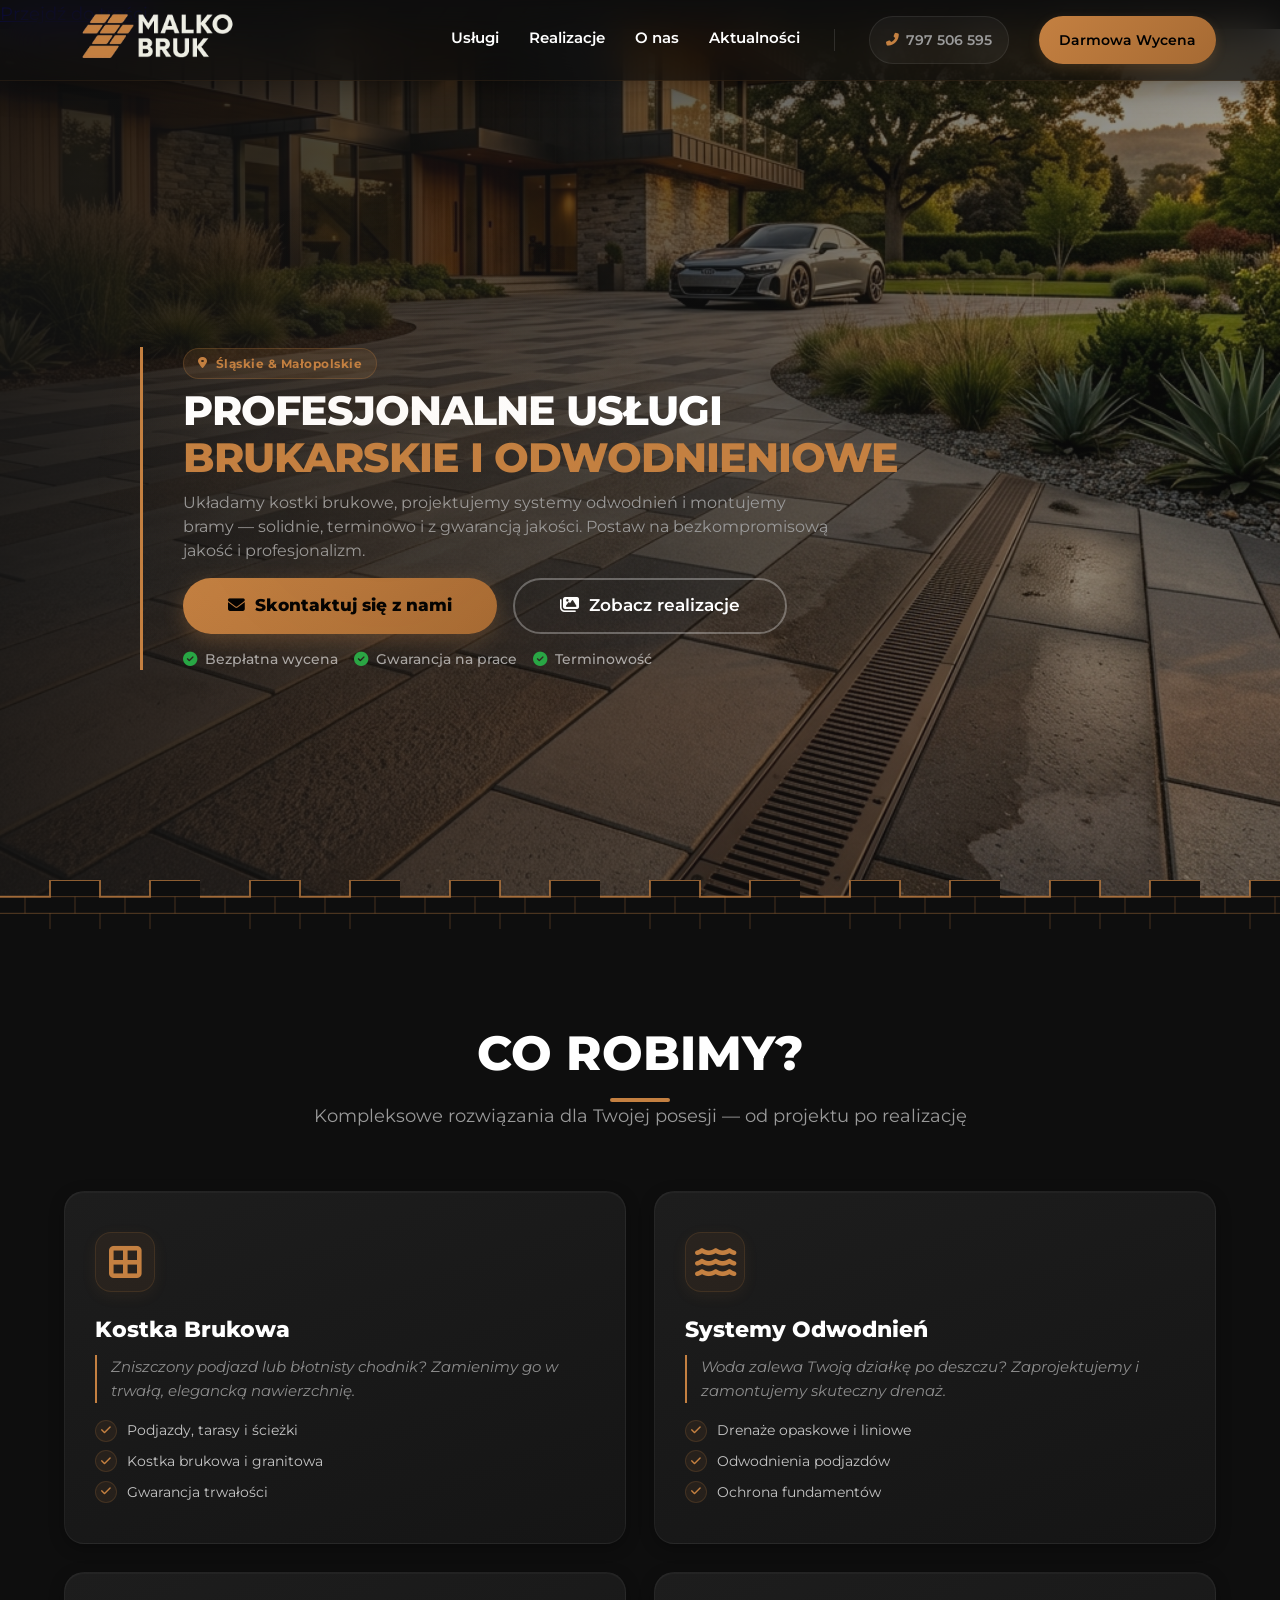
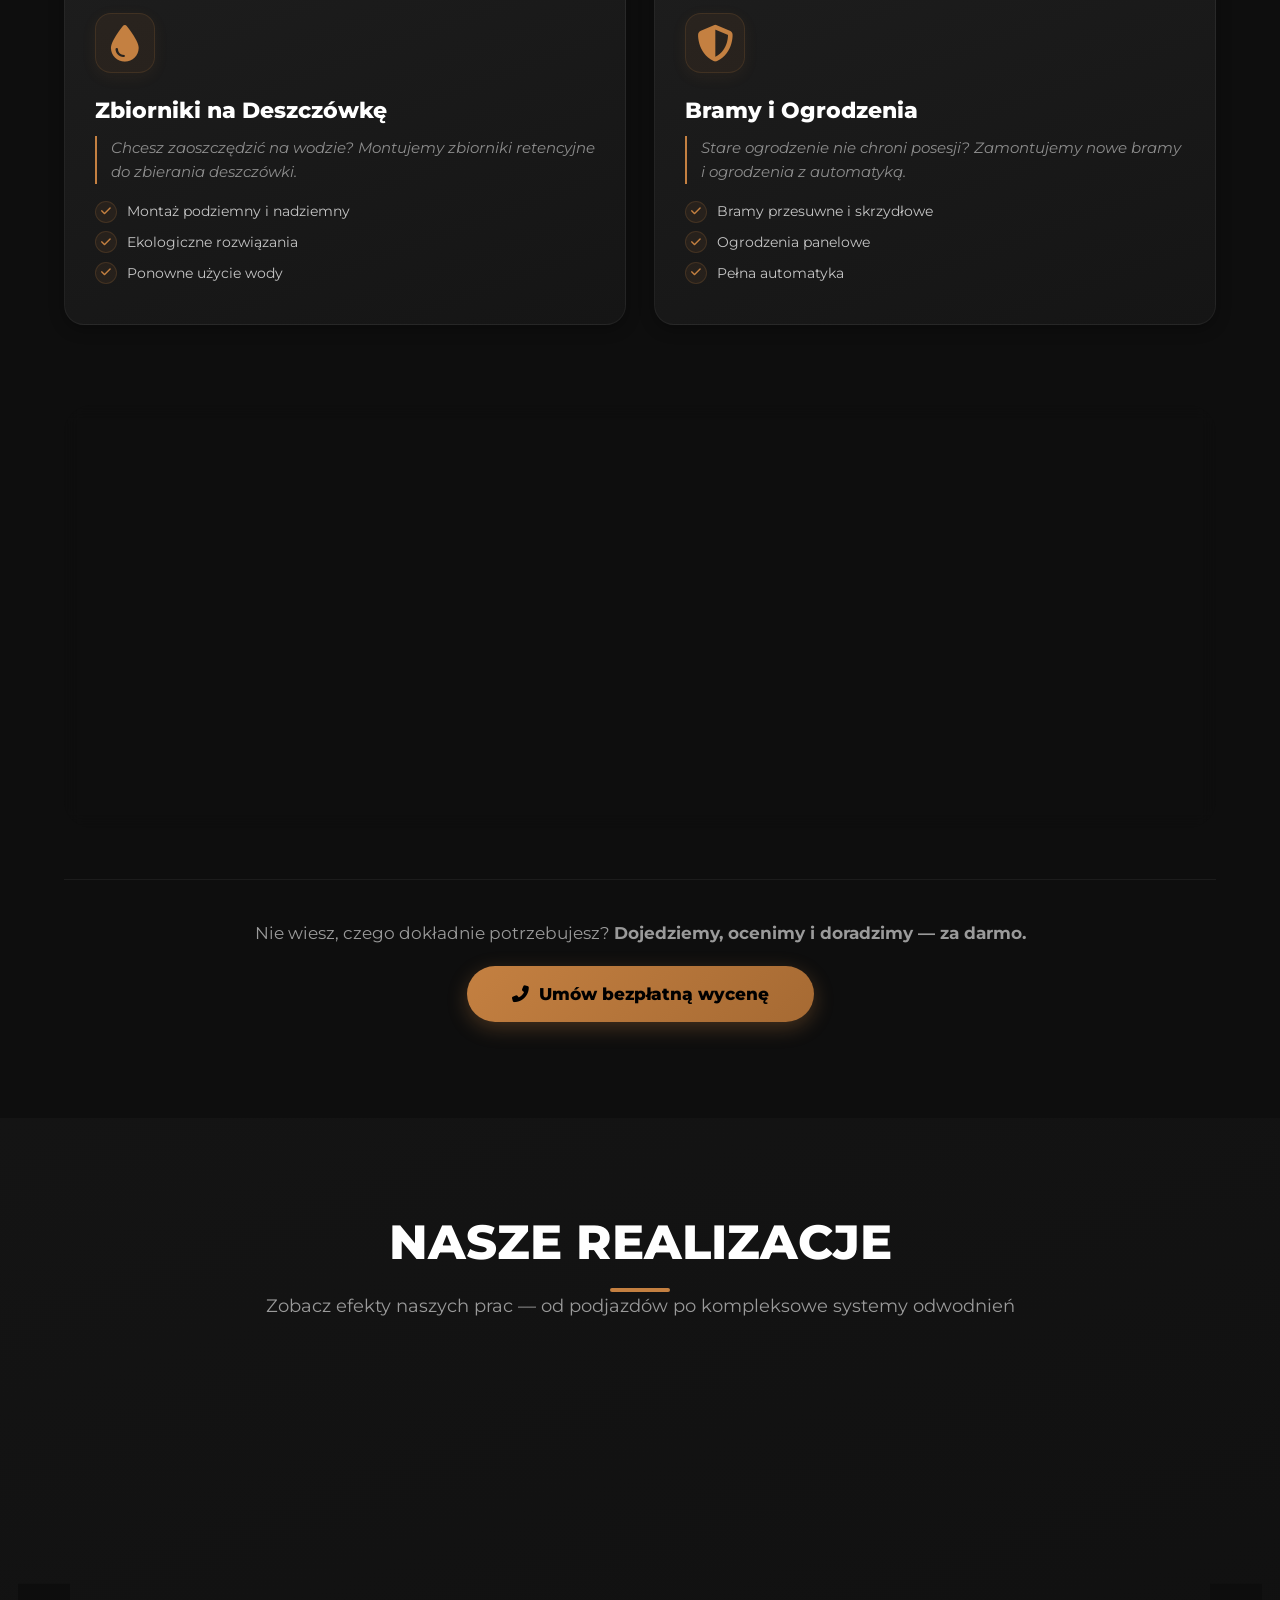
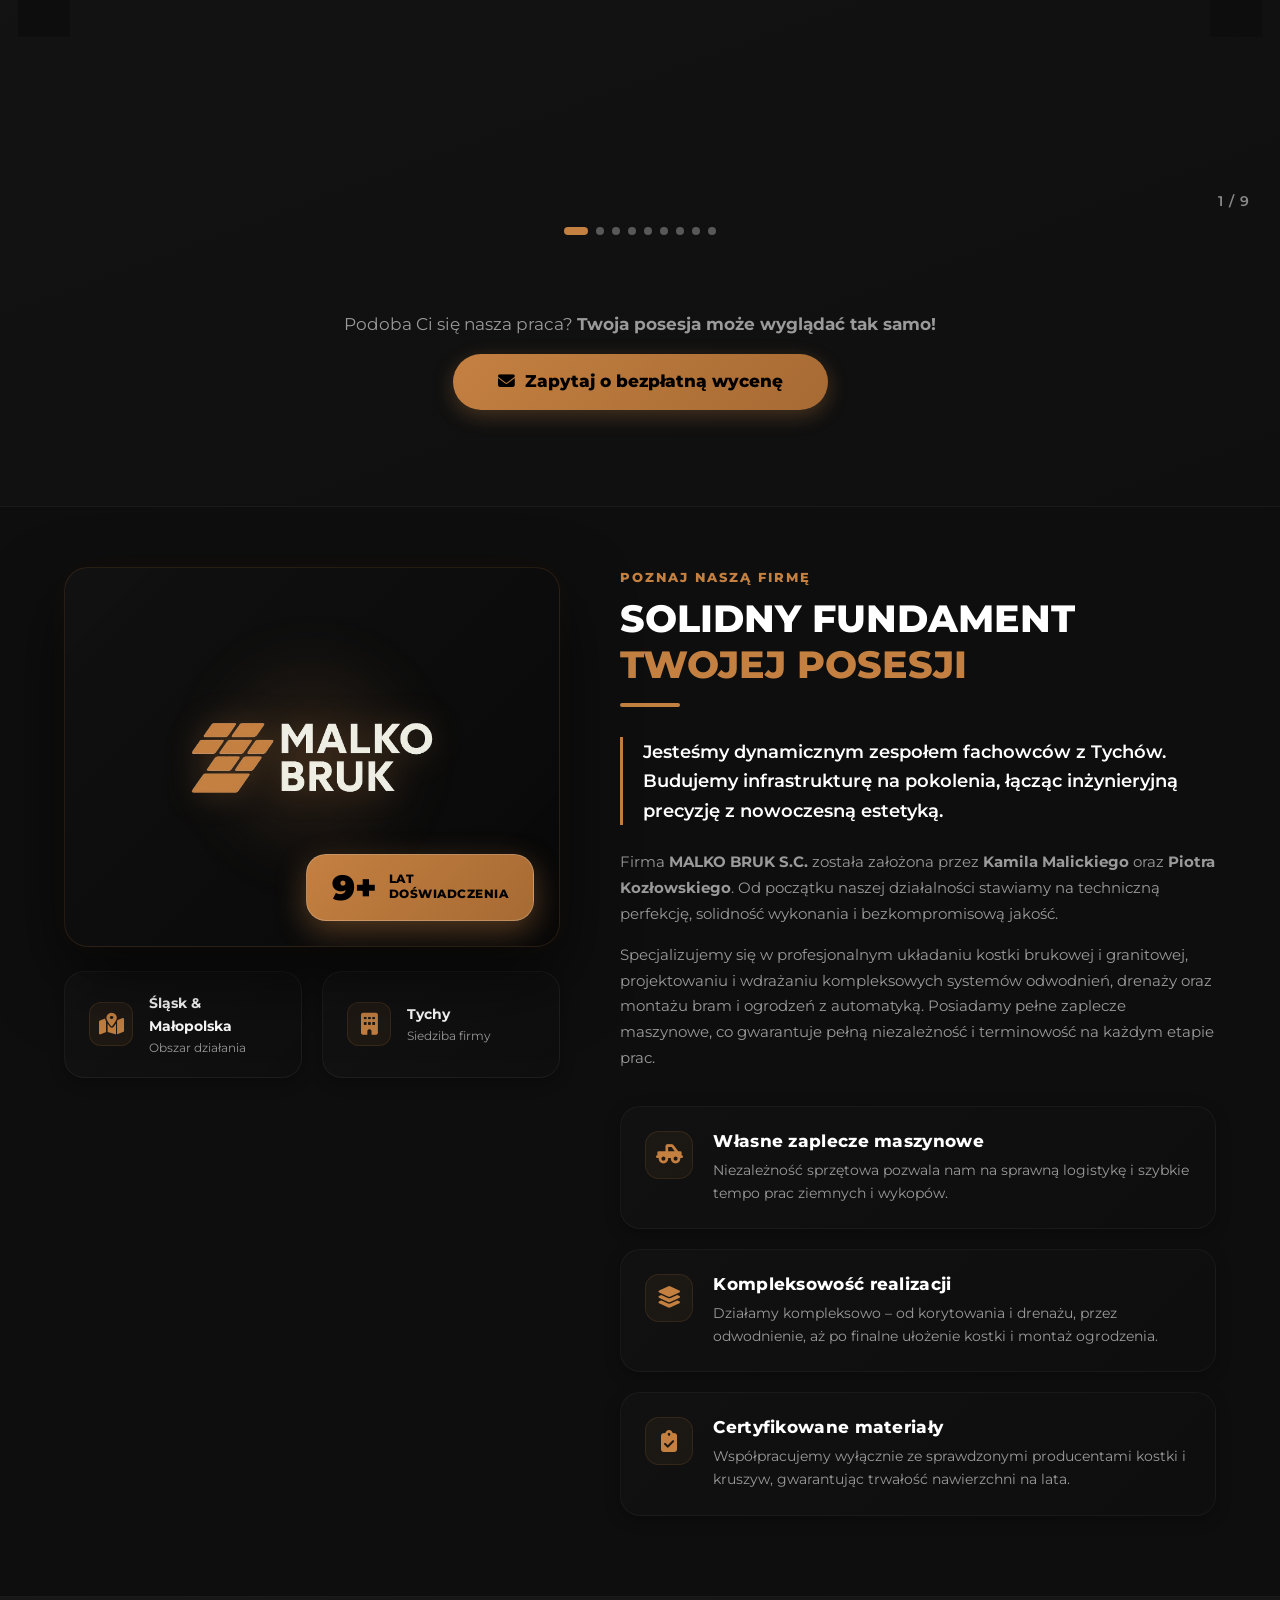
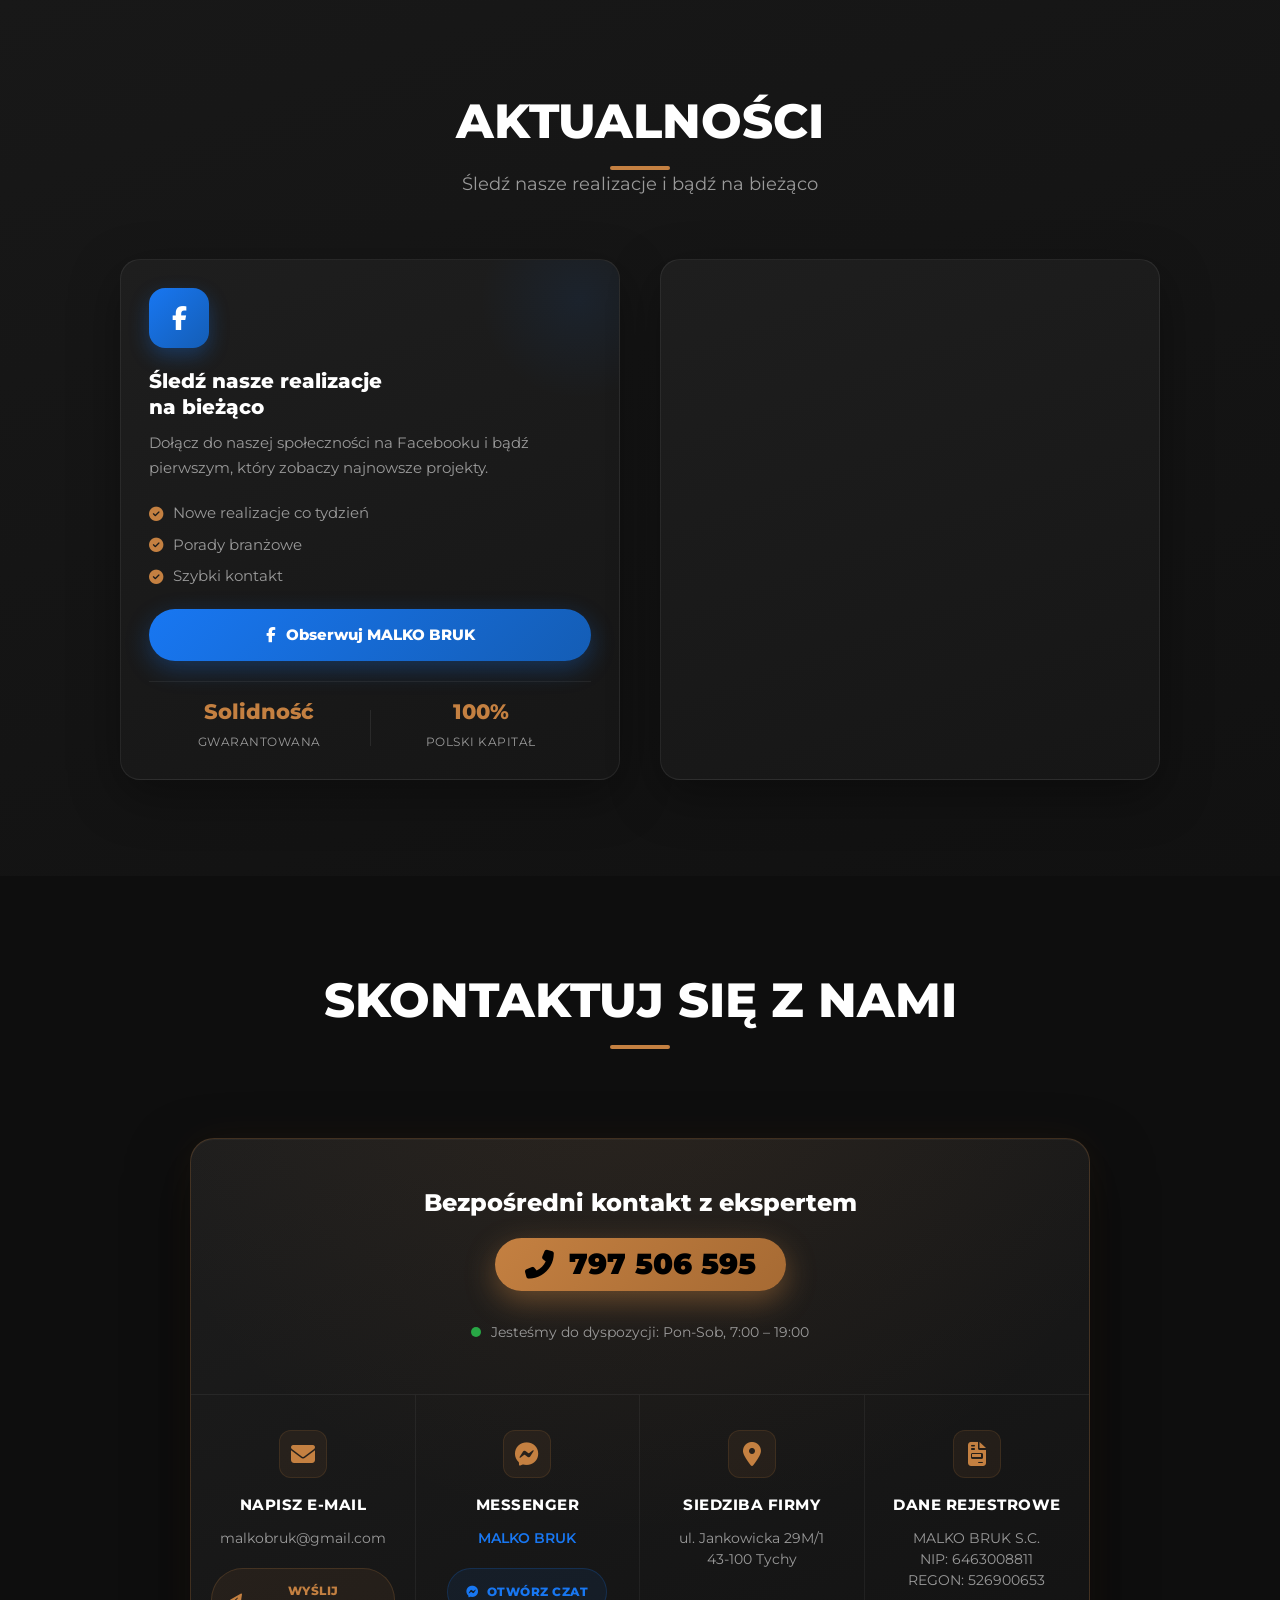
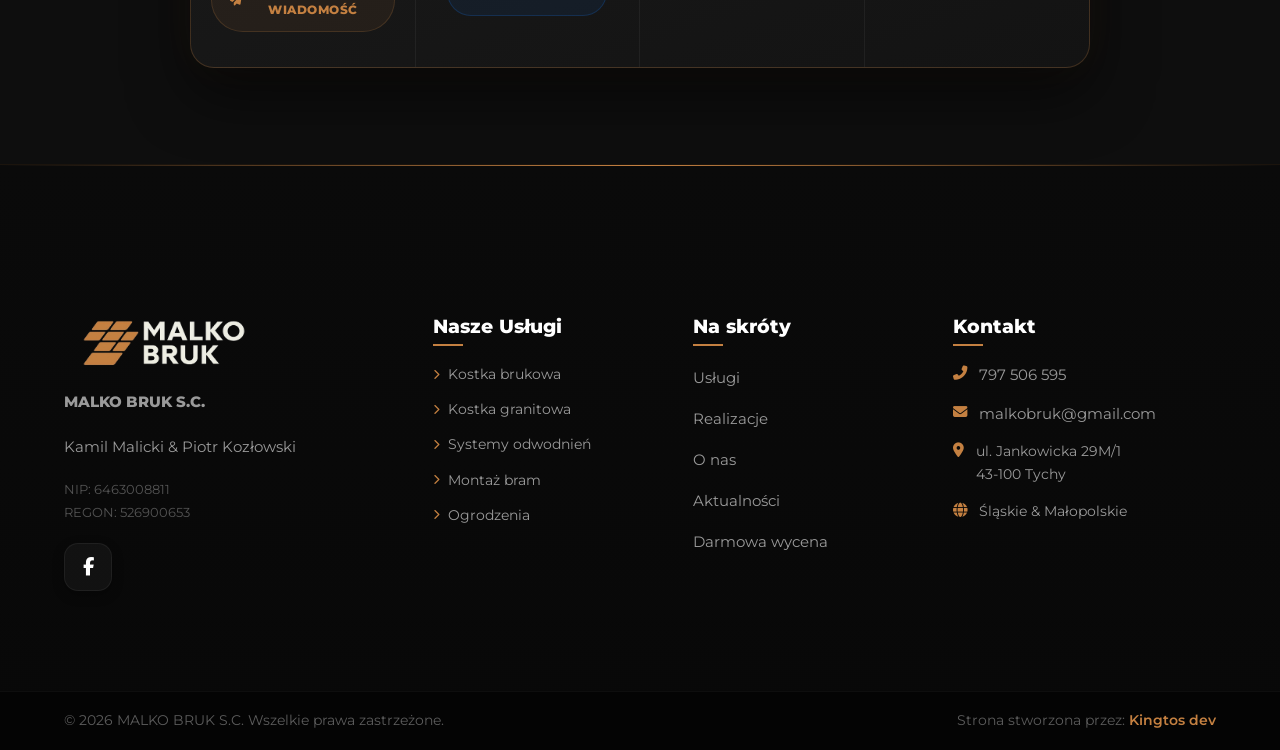
==== index.html @ 2d9ed6a8 "style(hero): optimize spacing for 100vh and implement running bond brick divider" ====
<!DOCTYPE html>
<html lang="pl">

<head>
    <meta charset="UTF-8">
    <meta name="viewport" content="width=device-width, initial-scale=1.0">
    <title>MALKO BRUK | Profesjonalne Usługi Brukarskie i Odwodnieniowe</title>
    <meta name="description"
        content="Firma MALKO BRUK oferuje kompleksowe usługi brukarskie, układanie kostki, odwodnienia terenu i prace ziemne. Zaufaj profesjonalistom.">
    <meta property="og:title" content="MALKO BRUK | Profesjonalne Usługi Brukarskie i Odwodnieniowe">
    <meta property="og:description"
        content="Kompleksowe usługi brukarskie, układanie kostki, odwodnienia terenu. Działamy na Śląsku i w Małopolsce.">
    <meta property="og:type" content="website">
    <meta property="og:image" content="malko.png">
    <link rel="icon" type="image/png" href="logo.png">
    <link rel="stylesheet" href="style.css?v=5">
    <link
        href="https://fonts.googleapis.com/css2?family=Montserrat:wght@300;400;600;800&family=Roboto:wght@400;700&display=swap"
        rel="stylesheet">
    <link rel="stylesheet" href="https://cdnjs.cloudflare.com/ajax/libs/font-awesome/6.4.0/css/all.min.css">
</head>

<body>
    <a href="#main-content" class="skip-link">Przejdź do treści</a>
    <nav class="navbar" aria-label="Główna nawigacja">
        <div class="container nav-container">
            <a href="#" class="logo-link" aria-label="Strona główna MALKO BRUK">
                <img src="malko.png" alt="MALKO BRUK - Logo firmy brukarskiej ze Śląska" width="150" height="55" class="main-logo">
            </a>
            <div class="nav-links">
                <a href="#uslugi">Usługi</a>
                <a href="#realizacje">Realizacje</a>
                <a href="#o-nas">O nas</a>
                <a href="#aktualnosci">Aktualności</a>
                <div class="nav-divider"></div>
                <a href="tel:797506595" class="nav-phone" aria-label="Zadzwoń do nas: 797 506 595">
                    <i class="fas fa-phone-alt" aria-hidden="true"></i>
                    <span>797 506 595</span>
                </a>
                <a href="#kontakt" class="btn-primary">Darmowa Wycena</a>
            </div>
            <button class="mobile-menu-btn" aria-label="Otwórz menu mobilne" aria-expanded="false">
                <i class="fas fa-bars" aria-hidden="true"></i>
            </button>
        </div>
    </nav>

    <!-- HERO -->
    <header class="hero bg-alt">
        <div class="hero-bg" aria-hidden="true"></div>
        <div class="hero-overlay" aria-hidden="true"></div>
        <div class="container hero-content">
            <div class="hero-badge">
                <i class="fas fa-map-marker-alt" aria-hidden="true"></i> Śląskie & Małopolskie
            </div>
            <h1>Profesjonalne usługi<br><span class="highlight">brukarskie i odwodnieniowe</span></h1>
            <p class="hero-description">Układamy kostki brukowe, projektujemy systemy odwodnień i montujemy bramy —
                solidnie, terminowo i z gwarancją jakości. Postaw na bezkompromisową jakość i profesjonalizm.</p>
            <div class="hero-buttons">
                <a href="#kontakt" class="btn-primary btn-large"><i class="fas fa-envelope"></i> Skontaktuj się z nami</a>
                <a href="#realizacje" class="btn-secondary btn-large"><i class="fas fa-images"></i> Zobacz
                    realizacje</a>
            </div>
            <div class="hero-trust">
                <div class="trust-item"><i class="fas fa-check-circle" aria-hidden="true"></i> Bezpłatna wycena</div>
                <div class="trust-item"><i class="fas fa-check-circle" aria-hidden="true"></i> Gwarancja na prace</div>
                <div class="trust-item"><i class="fas fa-check-circle" aria-hidden="true"></i> Terminowość</div>
            </div>
        </div>
        
        <!-- Paving Style Divider -->
        <div class="paving-divider"></div>
    </header>

    <main id="main-content">
        <!-- USŁUGI — clear offerings, pain-point focus, how it works, CTA -->
        <section id="uslugi" class="services section-pattern-reveal section-padding">
        <div class="container">
            <div class="section-title">
                <h2>Co robimy?</h2>
                <div class="underline"></div>
                <p>Kompleksowe rozwiązania dla Twojej posesji — od projektu po realizację</p>
            </div>
            <div class="services-grid">
                <div class="service-card">
                    <div class="service-icon"><i class="fas fa-border-all"></i></div>
                    <h3>Kostka Brukowa</h3>
                    <p class="service-pain">Zniszczony podjazd lub błotnisty chodnik? Zamienimy go w trwałą, elegancką
                        nawierzchnię.</p>
                    <ul class="service-features">
                        <li><i class="fas fa-check"></i> Podjazdy, tarasy i ścieżki</li>
                        <li><i class="fas fa-check"></i> Kostka brukowa i granitowa</li>
                        <li><i class="fas fa-check"></i> Gwarancja trwałości</li>
                    </ul>
                </div>
                <div class="service-card">
                    <div class="service-icon"><i class="fas fa-water"></i></div>
                    <h3>Systemy Odwodnień</h3>
                    <p class="service-pain">Woda zalewa Twoją działkę po deszczu? Zaprojektujemy i zamontujemy skuteczny
                        drenaż.</p>
                    <ul class="service-features">
                        <li><i class="fas fa-check"></i> Drenaże opaskowe i liniowe</li>
                        <li><i class="fas fa-check"></i> Odwodnienia podjazdów</li>
                        <li><i class="fas fa-check"></i> Ochrona fundamentów</li>
                    </ul>
                </div>
                <div class="service-card">
                    <div class="service-icon"><i class="fas fa-droplet"></i></div>
                    <h3>Zbiorniki na Deszczówkę</h3>
                    <p class="service-pain">Chcesz zaoszczędzić na wodzie? Montujemy zbiorniki retencyjne do zbierania
                        deszczówki.</p>
                    <ul class="service-features">
                        <li><i class="fas fa-check"></i> Montaż podziemny i nadziemny</li>
                        <li><i class="fas fa-check"></i> Ekologiczne rozwiązania</li>
                        <li><i class="fas fa-check"></i> Ponowne użycie wody</li>
                    </ul>
                </div>
                <div class="service-card">
                    <div class="service-icon"><i class="fas fa-shield-halved"></i></div>
                    <h3>Bramy i Ogrodzenia</h3>
                    <p class="service-pain">Stare ogrodzenie nie chroni posesji? Zamontujemy nowe bramy i ogrodzenia z
                        automatyką.</p>
                    <ul class="service-features">
                        <li><i class="fas fa-check"></i> Bramy przesuwne i skrzydłowe</li>
                        <li><i class="fas fa-check"></i> Ogrodzenia panelowe</li>
                        <li><i class="fas fa-check"></i> Pełna automatyka</li>
                    </ul>
                </div>
            </div>

            <!-- How it works -->
            <div class="how-it-works">
                <h3>Jak wygląda współpraca?</h3>
                <div class="steps-row">
                    <div class="step-item">
                        <div class="step-num">1</div>
                        <h4>Kontakt</h4>
                        <p>Zadzwoń lub napisz — umówimy się na bezpłatne oględziny.</p>
                    </div>
                    <div class="step-connector"><i class="fas fa-chevron-right"></i></div>
                    <div class="step-item">
                        <div class="step-num">2</div>
                        <h4>Wycena</h4>
                        <p>Przyjeżdżamy, mierzymy i przygotowujemy szczegółową ofertę.</p>
                    </div>
                    <div class="step-connector"><i class="fas fa-chevron-right"></i></div>
                    <div class="step-item">
                        <div class="step-num">3</div>
                        <h4>Realizacja</h4>
                        <p>Wykonujemy prace terminowo, z gwarancją jakości.</p>
                    </div>
                </div>
            </div>

            <div class="services-cta">
                <p>Nie wiesz, czego dokładnie potrzebujesz? <strong>Dojedziemy, ocenimy i doradzimy — za darmo.</strong>
                </p>
                <a href="#kontakt" class="btn-primary btn-large"><i class="fas fa-phone-alt"></i> Umów bezpłatną
                    wycenę</a>
            </div>
        </div>
    </section>

    <!-- REALIZACJE -->
    <section id="realizacje" class="realizations bg-alt section-padding">
        <div class="container">
            <div class="section-title">
                <h2>Nasze Realizacje</h2>
                <div class="underline"></div>
                <p>Zobacz efekty naszych prac — od podjazdów po kompleksowe systemy odwodnień</p>
            </div>
        </div>

        <div class="carousel-root" id="carouselRoot">
            <div class="carousel-track" id="carouselTrack">
                <div class="carousel-item" data-index="0">
                    <img src="realizacja.jpg" width="800" height="600" alt="Podjazd z kostki brukowej, Śląsk" loading="lazy">
                    <div class="carousel-item-overlay"><i class="fas fa-search-plus" aria-hidden="true"></i></div>
                </div>
                <div class="carousel-item" data-index="1">
                    <img src="realizacja2.jpg" width="800" height="600" alt="Nowoczesny taras z kostki betonowej, Tychy" loading="lazy">
                    <div class="carousel-item-overlay"><i class="fas fa-search-plus" aria-hidden="true"></i></div>
                </div>
                <div class="carousel-item" data-index="2">
                    <img src="realizacja3.jpg" width="800" height="600" alt="Elegancki chodnik przydomowy, Małopolska" loading="lazy">
                    <div class="carousel-item-overlay"><i class="fas fa-search-plus" aria-hidden="true"></i></div>
                </div>
                <div class="carousel-item" data-index="3">
                    <img src="realizacja4.jpg" width="800" height="600" alt="Podjazd z kostki granitowej premium" loading="lazy">
                    <div class="carousel-item-overlay"><i class="fas fa-search-plus" aria-hidden="true"></i></div>
                </div>
                <div class="carousel-item" data-index="4">
                    <img src="realizacja5.jpg" width="800" height="600" alt="System odwodnienia liniowego na podjeździe" loading="lazy">
                    <div class="carousel-item-overlay"><i class="fas fa-search-plus" aria-hidden="true"></i></div>
                </div>
                <div class="carousel-item" data-index="5">
                    <img src="realizacja6.jpg" width="800" height="600" alt="Trwały podjazd z kostki brukowej przed domem" loading="lazy">
                    <div class="carousel-item-overlay"><i class="fas fa-search-plus" aria-hidden="true"></i></div>
                </div>
                <div class="carousel-item" data-index="6">
                    <img src="realizacja7.jpg" width="800" height="600" alt="Nowoczesne ogrodzenie panelowe z bramą" loading="lazy">
                    <div class="carousel-item-overlay"><i class="fas fa-search-plus" aria-hidden="true"></i></div>
                </div>
                <div class="carousel-item" data-index="7">
                    <img src="realizacja8.jpg" width="800" height="600" alt="Taras ogrodowy z dużych płyt betonowych" loading="lazy">
                    <div class="carousel-item-overlay"><i class="fas fa-search-plus" aria-hidden="true"></i></div>
                </div>
                <div class="carousel-item" data-index="8">
                    <img src="realizacja9.jpg" width="800" height="600" alt="Drenaż opaskowy wokół fundamentów domu" loading="lazy">
                    <div class="carousel-item-overlay"><i class="fas fa-search-plus" aria-hidden="true"></i></div>
                </div>
            </div>
            <button class="carousel-btn carousel-prev" id="carouselPrev" aria-label="Poprzednie">
                <i class="fas fa-chevron-left"></i>
            </button>
            <button class="carousel-btn carousel-next" id="carouselNext" aria-label="Następne">
                <i class="fas fa-chevron-right"></i>
            </button>
            <div class="carousel-dots" id="carouselDots"></div>
            <div class="carousel-counter" id="carouselCounter">1 / 9</div>
        </div>

        <div class="container">
            <div class="realizations-cta">
                <p>Podoba Ci się nasza praca? <strong>Twoja posesja może wyglądać tak samo!</strong></p>
                <a href="#kontakt" class="btn-primary btn-large"><i class="fas fa-envelope"></i> Zapytaj o bezpłatną wycenę</a>
            </div>
        </div>
    </section>

    <!-- O NAS — profesjonalnie i konkretnie -->
    <section id="o-nas" class="about section-pattern-reveal section-padding">
        <div class="container">
            <div class="about-new-wrapper">
                
                <!-- Left visual side -->
                <div class="about-visual-side">
                    <div class="about-logo-card">
                        <div class="about-logo-glowing-back"></div>
                        <div class="about-logo-inner">
                            <img src="malko.png" width="300" height="150" alt="Logo MALKO BRUK w Tychach" class="about-logo-img">
                        </div>
                        <div class="experience-badge">
                            <span class="badge-num">9+</span>
                            <span class="badge-text">Lat<br>Doświadczenia</span>
                        </div>
                    </div>
                    
                    <div class="about-stats-grid">
                        <div class="about-stat-tile">
                            <i class="fas fa-map-marked-alt"></i>
                            <div class="stat-tile-info">
                                <strong>Śląsk &amp; Małopolska</strong>
                                <span>Obszar działania</span>
                            </div>
                        </div>
                        <div class="about-stat-tile">
                            <i class="fas fa-building"></i>
                            <div class="stat-tile-info">
                                <strong>Tychy</strong>
                                <span>Siedziba firmy</span>
                            </div>
                        </div>
                    </div>
                </div>

                <!-- Right text side -->
                <div class="about-text-side">
                    <div class="about-tagline">Poznaj naszą firmę</div>
                    <h2>Solidny fundament<br><span class="highlight">Twojej posesji</span></h2>
                    <div class="underline-left"></div>
                    
                    <p class="lead-text-new">
                        Jesteśmy dynamicznym zespołem fachowców z Tychów. Budujemy infrastrukturę na pokolenia, łącząc inżynieryjną precyzję z nowoczesną estetyką.
                    </p>
                    
                    <div class="founders-note">
                        <p>
                            Firma <strong>MALKO BRUK S.C.</strong> została założona przez <strong>Kamila Malickiego</strong> oraz <strong>Piotra Kozłowskiego</strong>. Od początku naszej działalności stawiamy na techniczną perfekcję, solidność wykonania i bezkompromisową jakość.
                        </p>
                        <p>
                            Specjalizujemy się w profesjonalnym układaniu kostki brukowej i granitowej, projektowaniu i wdrażaniu kompleksowych systemów odwodnień, drenaży oraz montażu bram i ogrodzeń z automatyką. Posiadamy pełne zaplecze maszynowe, co gwarantuje pełną niezależność i terminowość na każdym etapie prac.
                        </p>
                    </div>

                    <!-- Modern features stack -->
                    <div class="about-pillars">
                        <div class="pillar-card">
                            <div class="pillar-icon"><i class="fas fa-truck-pickup"></i></div>
                            <div class="pillar-content">
                                <h3>Własne zaplecze maszynowe</h3>
                                <p>Niezależność sprzętowa pozwala nam na sprawną logistykę i szybkie tempo prac ziemnych i wykopów.</p>
                            </div>
                        </div>
                        <div class="pillar-card">
                            <div class="pillar-icon"><i class="fas fa-layer-group"></i></div>
                            <div class="pillar-content">
                                <h3>Kompleksowość realizacji</h3>
                                <p>Działamy kompleksowo – od korytowania i drenażu, przez odwodnienie, aż po finalne ułożenie kostki i montaż ogrodzenia.</p>
                            </div>
                        </div>
                        <div class="pillar-card">
                            <div class="pillar-icon"><i class="fas fa-clipboard-check"></i></div>
                            <div class="pillar-content">
                                <h3>Certyfikowane materiały</h3>
                                <p>Współpracujemy wyłącznie ze sprawdzonymi producentami kostki i kruszyw, gwarantując trwałość nawierzchni na lata.</p>
                        </div>
                    </div>
                </div>

            </div>
        </div>
    </section>

    <!-- AKTUALNOŚCI -->
    <section id="aktualnosci" class="news bg-alt section-padding">
        <div class="container">
            <div class="section-title">
                <h2>Aktualności</h2>
                <div class="underline"></div>
                <p>Śledź nasze realizacje i bądź na bieżąco</p>
            </div>
            <div class="news-layout">
                <div class="news-fb-cta-col">
                    <div class="fb-cta-card">
                        <div class="fb-cta-icon"><i class="fab fa-facebook-f"></i></div>
                        <h3>Śledź nasze realizacje<br>na bieżąco</h3>
                        <p>Dołącz do naszej społeczności na Facebooku i bądź pierwszym, który zobaczy najnowsze
                            projekty.</p>
                        <ul class="fb-cta-perks">
                            <li><i class="fas fa-check-circle"></i> Nowe realizacje co tydzień</li>
                            <li><i class="fas fa-check-circle"></i> Porady branżowe</li>
                            <li><i class="fas fa-check-circle"></i> Szybki kontakt</li>
                        </ul>
                        <a href="https://www.facebook.com/profile.php?id=61573181715064" target="_blank"
                            class="fb-cta-btn">
                            <i class="fab fa-facebook-f"></i> Obserwuj MALKO BRUK
                        </a>
                        <div class="fb-cta-stats">
                            <div class="fb-stat"><strong>Solidność</strong><span>Gwarantowana</span></div>
                            <div class="fb-stat-divider"></div>
                            <div class="fb-stat"><strong>100%</strong><span>Polski kapitał</span></div>
                        </div>
                    </div>
                </div>
                <div class="news-fb-col">
                    <div class="fb-widget-wrapper" id="fbWidgetWrapper">
                        <iframe id="fbWidget" title="Profil MALKO BRUK na Facebooku"
                            src="https://www.facebook.com/plugins/page.php?href=https%3A%2F%2Fwww.facebook.com%2Fprofile.php%3Fid%3D61573181715064&tabs=timeline&width=500&height=800&small_header=true&adapt_container_width=false&hide_cover=false&show_facepile=true&appId"
                            width="100%" height="100%"
                            style="border:none;overflow:hidden;display:block;width:100%;height:100%;min-height:500px;"
                            scrolling="yes" frameborder="0" allowfullscreen="true" loading="lazy"
                            allow="autoplay; clipboard-write; encrypted-media; picture-in-picture; web-share"></iframe>
                    </div>
                </div>
            </div>
        </div>
    </section>

    <!-- KONTAKT — modern, trust-focused, clear next step -->
    <section id="kontakt" class="contact section-pattern-reveal section-padding">
        <div class="container">
            <div class="section-title">
                <h2>Skontaktuj się z nami</h2>
                <div class="underline"></div>
                <p>Odpowiadamy szybko i konkretnie. Umów się na darmową wycenę.</p>
            </div>

            <div class="contact-modern-wrapper">
                <div class="contact-cta-box">
                    <h3>Bezpośredni kontakt z ekspertem</h3>
                    <a href="tel:797506595" class="btn-primary btn-call-now">
                        <i class="fas fa-phone-alt"></i> 797 506 595
                    </a>
                    <p class="availability"><span class="status-dot"></span> Jesteśmy do dyspozycji: Pon-Sob, 7:00 –
                        19:00</p>
                </div>

                <div class="contact-grid-clean">
                    <div class="clean-info-item">
                        <i class="fas fa-envelope"></i>
                        <h4>Napisz E-mail</h4>
                        <a href="mailto:malkobruk@gmail.com" class="contact-link">malkobruk@gmail.com</a>
                        <a href="mailto:malkobruk@gmail.com" class="contact-action-link"><i class="fas fa-paper-plane"></i> Wyślij wiadomość</a>
                    </div>
                    <div class="clean-info-item">
                        <i class="fab fa-facebook-messenger"></i>
                        <h4>Messenger</h4>
                        <a href="https://www.facebook.com/profile.php?id=61573181715064" target="_blank" class="contact-link fb-link">MALKO BRUK</a>
                        <a href="https://www.facebook.com/profile.php?id=61573181715064" target="_blank" class="contact-action-link fb-action"><i class="fab fa-facebook-messenger"></i> Otwórz czat</a>
                    </div>
                    <div class="clean-info-item">
                        <i class="fas fa-map-marker-alt"></i>
                        <h4>Siedziba firmy</h4>
                        <p>ul. Jankowicka 29M/1<br>43-100 Tychy</p>
                    </div>
                    <div class="clean-info-item">
                        <i class="fas fa-file-invoice"></i>
                        <h4>Dane rejestrowe</h4>
                        <p>MALKO BRUK S.C.<br>NIP: 6463008811<br>REGON: 526900653</p>
                    </div>
                </div>
            </div>
        </div>
    </section>
    </main>

    <footer>
        <div class="footer-inner">
            <div class="container footer-grid">
                <div class="footer-col footer-logo-box">
                    <img src="malko.png" width="200" height="100" alt="MALKO BRUK S.C. Tychy" class="footer-logo" loading="lazy">
                    <p class="footer-company-name">MALKO BRUK S.C.</p>
                    <p class="footer-company-sub">Kamil Malicki &amp; Piotr Kozłowski</p>
                    <div class="footer-legal">
                        <span>NIP: 6463008811</span>
                        <span>REGON: 526900653</span>
                    </div>
                    <div class="social-links">
                        <a href="https://www.facebook.com/profile.php?id=61573181715064" target="_blank"
                            class="social-icon" aria-label="Facebook"><i class="fab fa-facebook-f"></i></a>
                    </div>
                </div>
                <div class="footer-col">
                    <h4>Nasze Usługi</h4>
                    <ul class="footer-text-list">
                        <li><i class="fas fa-chevron-right"></i> Kostka brukowa</li>
                        <li><i class="fas fa-chevron-right"></i> Kostka granitowa</li>
                        <li><i class="fas fa-chevron-right"></i> Systemy odwodnień</li>
                        <li><i class="fas fa-chevron-right"></i> Montaż bram</li>
                        <li><i class="fas fa-chevron-right"></i> Ogrodzenia</li>
                    </ul>
                </div>
                <div class="footer-col">
                    <h4>Na skróty</h4>
                    <ul>
                        <li><a href="#uslugi">Usługi</a></li>
                        <li><a href="#realizacje">Realizacje</a></li>
                        <li><a href="#o-nas">O nas</a></li>
                        <li><a href="#aktualnosci">Aktualności</a></li>
                        <li><a href="#kontakt">Darmowa wycena</a></li>
                    </ul>
                </div>
                <div class="footer-col">
                    <h4>Kontakt</h4>
                    <ul class="contact-details">
                        <li><i class="fas fa-phone-alt"></i><a href="tel:797506595">797 506 595</a></li>
                        <li><i class="fas fa-envelope"></i><a href="mailto:malkobruk@gmail.com">malkobruk@gmail.com</a>
                        </li>
                        <li><i class="fas fa-map-marker-alt"></i><span>ul. Jankowicka 29M/1<br>43-100 Tychy</span></li>
                        <li><i class="fas fa-globe"></i><span>Śląskie &amp; Małopolskie</span></li>
                    </ul>
                </div>
            </div>
        </div>
        <div class="footer-bottom">
            <div class="container footer-bottom-inner">
                <p>&copy; 2026 MALKO BRUK S.C. Wszelkie prawa zastrzeżone.</p>
                <p class="credit">Strona stworzona przez: <a href="https://kingtos.pl" target="_blank">Kingtos dev</a>
                </p>
            </div>
        </div>
    </footer>

    <!-- Lightbox -->
    <div class="lightbox" id="lightbox" role="dialog" aria-label="Galeria zdjęć" aria-modal="true">
        <button class="lightbox-close" id="lightboxClose" aria-label="Zamknij galerię"><i class="fas fa-times"></i></button>
        <button class="lightbox-nav lightbox-prev" id="lightboxPrev" aria-label="Poprzednie zdjęcie"><i class="fas fa-chevron-left"></i></button>
        <img src="" alt="Powiększone zdjęcie realizacji" id="lightboxImg">
        <button class="lightbox-nav lightbox-next" id="lightboxNext" aria-label="Następne zdjęcie"><i class="fas fa-chevron-right"></i></button>
        <div class="lightbox-counter" id="lightboxCounter" aria-live="polite"></div>
    </div>

    <script src="script.js?v=4" defer></script>
</body>

</html>
---- style.css ----
:root {
    --primary-color: #C48041;
    --primary-hover: #a66a33;
    --primary-dark: #e89100;
    --primary-glow: rgba(196, 128, 65, 0.35);
    --bg-dark: #0e0e0e;
    --bg-card: #181818;
    --bg-card-hover: #202020;
    --text-main: #ffffff;
    --text-muted: #9a9a9a;
    --transition: all 0.4s cubic-bezier(0.4, 0, 0.2, 1);
    --shadow-sm: 0 4px 15px rgba(0, 0, 0, 0.3);
    --shadow-md: 0 15px 40px rgba(0, 0, 0, 0.45);
    --shadow-lg: 0 30px 70px rgba(0, 0, 0, 0.6);
    --shadow-glow: 0 10px 40px rgba(196, 128, 65, 0.25);
    
    /* Fluid Typography & Spacing */
    --font-size-base: clamp(1rem, 0.95vw + 0.8rem, 1.125rem);
    --font-size-h1: clamp(2.2rem, 4vw + 1rem, 4.5rem);
    --font-size-h2: clamp(1.8rem, 3vw + 1rem, 3rem);
    --font-size-h3: clamp(1.2rem, 1.5vw + 1rem, 1.6rem);
    --spacing-section: clamp(3rem, 5vw + 2rem, 6rem);
}

* {
    margin: 0;
    padding: 0;
    box-sizing: border-box;
}

html {
    scroll-behavior: smooth;
}

body {
    font-family: 'Montserrat', sans-serif;
    font-size: var(--font-size-base);
    background-color: var(--bg-dark);
    color: var(--text-main);
    line-height: 1.6;
    overflow-x: hidden;
    position: relative;
}

/* Global Background Pattern */
body::before {
    content: '';
    position: fixed;
    top: 0;
    left: 0;
    width: 100%;
    height: 100%;
    background-image: url('logo.png');
    background-repeat: repeat;
    background-size: 80px;
    opacity: 0.03;
    z-index: -1;
    pointer-events: none;
}

/* Alternating Section Backgrounds */
.bg-alt {
    background: linear-gradient(160deg, #181818 0%, #111111 100%);
    position: relative;
    z-index: 1;
}

/* Sections that show the pattern */
.section-pattern-reveal {
    background: transparent;
    position: relative;
    z-index: 1;
}

.container {
    width: 90%;
    max-width: 1200px;
    margin: 0 auto;
}

/* Typography */
h1,
h2,
h3,
h4 {
    font-weight: 800;
    line-height: 1.2;
}

h1 { font-size: var(--font-size-h1); }
h2 { font-size: var(--font-size-h2); }
h3 { font-size: var(--font-size-h3); }

.highlight {
    color: var(--primary-color);
}

/* Navbar */
.navbar {
    position: fixed;
    top: 0;
    width: 100%;
    z-index: 1000;
    background: rgba(14, 14, 14, 0.75);
    backdrop-filter: blur(20px) saturate(180%);
    -webkit-backdrop-filter: blur(20px) saturate(180%);
    border-bottom: 1px solid rgba(196, 128, 65, 0.1);
    transition: var(--transition);
    box-shadow: 0 4px 30px rgba(0, 0, 0, 0.4);
}

.nav-container {
    display: flex;
    justify-content: space-between;
    align-items: center;
    height: 80px;
}

.main-logo {
    height: 55px;
    width: auto;
    object-fit: contain;
}

.nav-links {
    display: flex;
    gap: 30px;
    align-items: center;
}

.nav-links a {
    color: var(--text-main);
    text-decoration: none;
    font-weight: 600;
    font-size: 0.95rem;
    transition: var(--transition);
    position: relative;
    padding-bottom: 4px;
}

.nav-links a::after {
    content: '';
    position: absolute;
    bottom: 0;
    left: 0;
    width: 0;
    height: 2px;
    background: var(--primary-color);
    transition: width 0.3s ease;
    border-radius: 2px;
}

.nav-links a:hover:not(.btn-primary)::after {
    width: 100%;
}

.nav-phone {
    display: inline-flex;
    align-items: center;
    gap: 8px;
    color: var(--primary-color) !important;
    font-weight: 700;
}

.nav-phone:hover {
    color: var(--primary-hover) !important;
}

.mobile-menu-btn {
    display: none;
    font-size: 1.5rem;
    cursor: pointer;
    color: var(--primary-color);
    background: transparent;
    border: none;
    min-width: 48px;
    min-height: 48px;
    align-items: center;
    justify-content: center;
}

.btn-primary,
.btn-secondary {
    display: inline-flex;
    align-items: center;
    justify-content: center;
    gap: 10px; /* Modern spacing between icon and text */
    border-radius: 50px;
    font-weight: 800;
    text-decoration: none;
    transition: var(--transition);
    cursor: pointer;
    line-height: 1;
    position: relative;
    overflow: hidden;
    min-height: 48px;
    height: auto;
    padding: 12px 30px !important;
    border: none;
}

.btn-primary {
    background: linear-gradient(135deg, var(--primary-color) 0%, var(--primary-hover) 100%);
    color: #000 !important;
    box-shadow: 0 6px 20px rgba(196, 128, 65, 0.3);
}

.btn-secondary {
    background: transparent;
    color: var(--text-main);
    border: 2px solid rgba(255, 255, 255, 0.3);
    backdrop-filter: blur(5px);
    font-weight: 600;
    padding: 0 30px !important;
}

.btn-large {
    height: 56px;
    padding: 0 45px !important;
    font-size: 1.05rem;
}

/* Navbar button specific scale down */
.nav-links .btn-primary {
    min-height: 48px;
    padding: 10px 20px !important;
    font-size: 0.88rem;
    box-shadow: 0 4px 12px rgba(196, 128, 65, 0.2);
}

.btn-primary::before {
    content: '';
    position: absolute;
    top: 0;
    left: -100%;
    width: 100%;
    height: 100%;
    background: linear-gradient(90deg, transparent, rgba(255, 255, 255, 0.2), transparent);
    transition: left 0.5s ease;
}

.btn-primary:hover::before {
    left: 100%;
}

.btn-primary:hover {
    background: linear-gradient(135deg, var(--primary-dark) 0%, var(--primary-color) 100%);
    transform: translateY(-3px) scale(1.02);
    box-shadow: 0 15px 35px rgba(196, 128, 65, 0.45);
}

.btn-secondary:hover {
    background: rgba(255, 255, 255, 0.08);
    border-color: rgba(255, 255, 255, 0.6);
    transform: translateY(-3px) scale(1.02);
    box-shadow: 0 10px 25px rgba(0, 0, 0, 0.3);
}



/* Modern Hero Section */
.hero {
    height: 100vh;
    min-height: 520px; /* Reduced from 620px to prevent overflow on small laptop screens */
    position: relative;
    overflow: hidden;
    display: flex;
    align-items: center;
    padding-top: 80px; /* Reduced to align perfectly with navbar */
    padding-bottom: 20px; /* Reduced padding to save height */
    background-color: #121212;
}

/* Paving-style Transition Divider (Realistic Running Bond / Interlocking Bricks) */
.paving-divider {
    position: absolute;
    bottom: -1px;
    left: 0;
    width: 100%;
    height: 50px; /* Adjusted height for standard brick proportions */
    background-image: url("data:image/svg+xml,%3Csvg xmlns='http://www.w3.org/2000/svg' viewBox='0 0 120 30' preserveAspectRatio='none'%3E%3Cpath d='M0,30 V10 H30 V0 H60 V10 H90 V0 H120 V30 Z' fill='%230e0e0e' /%3E%3Cpath d='M0,10 H30 V0 H60 V10 H90 V0 H120' fill='none' stroke='%23C48041' stroke-width='2' stroke-opacity='0.7' vector-effect='non-scaling-stroke' /%3E%3Cpath d='M0,10 H120 M0,20 H120' fill='none' stroke='%23C48041' stroke-width='1' stroke-opacity='0.4' vector-effect='non-scaling-stroke' /%3E%3Cpath d='M15,10 V20 M45,10 V20 M75,10 V20 M105,10 V20 M30,20 V30 M60,20 V30 M90,20 V30' fill='none' stroke='%23C48041' stroke-width='1' stroke-opacity='0.3' vector-effect='non-scaling-stroke' /%3E%3C/svg%3E");
    background-size: 200px 100%;
    background-repeat: repeat-x;
    z-index: 10;
}

.hero-bg {
    position: absolute;
    top: 0;
    left: 0;
    width: 100%;
    height: 100%;
    background-image: url("./malko_final_hero_bg_1778776391255.png");
    background-size: cover;
    background-position: center;
    z-index: 0;
    animation: slowZoom 20s infinite alternate;
}

.hero-overlay {
    position: absolute;
    top: 0;
    left: 0;
    width: 100%;
    height: 100%;
    background: linear-gradient(to right, rgba(18, 18, 18, 0.9) 0%, rgba(18, 18, 18, 0.4) 100%);
    z-index: 1;
}

.hero-content {
    position: relative;
    z-index: 2;
    max-width: 1000px; /* Increased from 800px to allow text to expand horizontally and prevent 4-line wrapping */
    border-left: 3px solid var(--primary-color);
    padding-left: 40px;
}

.hero h1 {
    font-size: clamp(2rem, 3.2vw, 3.2rem); /* Optimized to prevent wrapping while remaining bold and proud */
    line-height: 1.15;
    margin-bottom: 0.6rem;
    text-transform: uppercase;
    font-weight: 800;
    letter-spacing: -1px;
    animation: fadeInUp 1s ease forwards;
}

.hero-description {
    font-size: clamp(0.9rem, 1vw + 0.2rem, 1rem);
    color: var(--text-muted);
    margin-bottom: 15px;
    max-width: 650px;
    line-height: 1.5;
    animation: fadeInUp 1s ease 0.2s forwards;
    opacity: 0;
}

.hero-buttons {
    display: flex;
    gap: 16px;
    animation: fadeInUp 1s ease 0.4s forwards;
    opacity: 0;
}

@keyframes slowZoom {
    from {
        transform: scale(1.1);
    }

    to {
        transform: scale(1);
    }
}

/* Shared Section Styles */
.section-padding {
    padding: var(--spacing-section) 0;
}

section[id] {
    scroll-margin-top: 90px;
}

.about.section-padding {
    padding: 60px 0;
}

.section-title {
    text-align: center;
    margin-bottom: 60px;
}

.section-title h2 {
    font-size: var(--font-size-h2);
    margin-bottom: 1rem;
    text-transform: uppercase;
}

.section-title p {
    color: var(--text-muted);
}

.underline {
    height: 4px;
    width: 60px;
    background: var(--primary-color);
    margin: 0 auto;
    border-radius: 2px;
}

.underline-left {
    height: 4px;
    width: 60px;
    background: var(--primary-color);
    margin: 15px 0 30px 0;
    border-radius: 2px;
}

/* Services */
.services-grid {
    display: grid;
    grid-template-columns: repeat(2, 1fr);
    gap: 28px;
}

.service-card {
    background: linear-gradient(160deg, #1d1d1d 0%, #151515 100%);
    padding: 40px 30px;
    border-radius: 20px;
    border: 1px solid rgba(255, 255, 255, 0.05);
    transition: var(--transition);
    position: relative;
    overflow: hidden;
    box-shadow: var(--shadow-sm),
        inset 0 1px 0 rgba(255, 255, 255, 0.03);
    transform-style: preserve-3d;
}

.service-card::before {
    content: '';
    position: absolute;
    top: 0;
    left: 0;
    width: 100%;
    height: 3px;
    background: linear-gradient(90deg, var(--primary-color), var(--primary-hover));
    transform: scaleX(0);
    transform-origin: left;
    transition: transform 0.5s cubic-bezier(0.4, 0, 0.2, 1);
    border-radius: 20px 20px 0 0;
}

.service-card::after {
    content: '';
    position: absolute;
    inset: 0;
    border-radius: 20px;
    background: radial-gradient(circle at 50% 0%, rgba(196, 128, 65, 0.06) 0%, transparent 75%);
    opacity: 0;
    transition: opacity 0.5s ease;
    pointer-events: none;
}

.service-card:hover::before {
    transform: scaleX(1);
}

.service-card:hover::after {
    opacity: 1;
}

.service-card:hover {
    transform: translateY(-12px) scale(1.01);
    box-shadow: 0 20px 45px rgba(0, 0, 0, 0.5), 0 0 35px rgba(196, 128, 65, 0.15);
    border-color: rgba(196, 128, 65, 0.35);
    background: linear-gradient(160deg, #222222 0%, #171717 100%);
}

.service-icon {
    font-size: 2.3rem;
    color: var(--primary-color);
    margin-bottom: 25px;
    width: 60px;
    height: 60px;
    display: flex;
    align-items: center;
    justify-content: center;
    background: rgba(196, 128, 65, 0.08);
    border-radius: 16px;
    border: 1px solid rgba(196, 128, 65, 0.15);
    transition: var(--transition);
    box-shadow: 0 4px 15px rgba(196, 128, 65, 0.08);
}

.service-card:hover .service-icon {
    background: rgba(196, 128, 65, 0.2);
    box-shadow: 0 6px 25px rgba(196, 128, 65, 0.3);
    transform: scale(1.1) rotate(-3deg);
}

.service-card h3 {
    font-size: 1.35rem;
    margin-bottom: 12px;
    font-weight: 800;
    color: var(--text-main);
}

.service-pain {
    font-style: italic;
    color: rgba(255, 255, 255, 0.5) !important;
    border-left: 2px solid var(--primary-color);
    padding-left: 14px;
    margin-bottom: 20px;
    font-size: 0.9rem;
    line-height: 1.5;
}

.service-features {
    list-style: none;
    padding: 0;
    margin: 20px 0 0 0;
    display: flex;
    flex-direction: column;
    gap: 10px;
}

.service-features li {
    display: flex;
    align-items: center;
    gap: 10px;
    font-size: 0.9rem;
    color: var(--text-muted);
}

.service-features li i {
    color: var(--primary-color);
    font-size: 0.8rem;
    background: rgba(196, 128, 65, 0.08);
    width: 22px;
    height: 22px;
    border-radius: 50%;
    display: flex;
    align-items: center;
    justify-content: center;
    border: 1px solid rgba(196, 128, 65, 0.18);
    flex-shrink: 0;
}

/* About Section */
.about {
    border-top: 1px solid rgba(255, 255, 255, 0.05);
    border-bottom: 1px solid rgba(255, 255, 255, 0.05);
}

/* New About Section Style */
.about-new-wrapper {
    display: grid;
    grid-template-columns: 1fr 1.2fr;
    gap: 60px;
    align-items: start;
}

.about-visual-side {
    display: flex;
    flex-direction: column;
    gap: 24px;
    position: sticky;
    top: 120px;
}

.about-logo-card {
    position: relative;
    border-radius: 24px;
    overflow: hidden;
    height: 380px;
    background: linear-gradient(135deg, rgba(18, 18, 18, 0.85) 0%, rgba(8, 8, 8, 0.95) 100%);
    border: 1px solid rgba(196, 128, 65, 0.15);
    box-shadow: var(--shadow-lg), 0 0 35px rgba(196, 128, 65, 0.05);
    display: flex;
    align-items: center;
    justify-content: center;
    padding: 40px;
    transition: all 0.5s cubic-bezier(0.2, 0.8, 0.2, 1);
    animation: floatCard 8s ease-in-out infinite;
}

.about-logo-card:hover {
    transform: translateY(-6px);
    border-color: rgba(196, 128, 65, 0.35);
    box-shadow: 0 25px 50px rgba(0, 0, 0, 0.6), 0 0 30px rgba(196, 128, 65, 0.15);
}

@keyframes floatCard {
    0%, 100% {
        transform: translateY(0);
    }
    50% {
        transform: translateY(-6px);
    }
}

.about-logo-glowing-back {
    position: absolute;
    width: 250px;
    height: 250px;
    background: radial-gradient(circle, rgba(196, 128, 65, 0.16) 0%, rgba(196, 128, 65, 0) 70%);
    filter: blur(20px);
    pointer-events: none;
    z-index: 1;
    animation: pulseGlow 4s ease-in-out infinite alternate;
}

@keyframes pulseGlow {
    0% {
        transform: scale(0.9);
        opacity: 0.7;
    }
    100% {
        transform: scale(1.15);
        opacity: 1;
    }
}

.about-logo-inner {
    position: relative;
    z-index: 2;
    display: flex;
    align-items: center;
    justify-content: center;
    width: 100%;
    height: 100%;
}

.about-logo-img {
    max-width: 85%;
    max-height: 80%;
    object-fit: contain;
    filter: drop-shadow(0 0 15px rgba(196, 128, 65, 0.25));
    transition: all 0.5s cubic-bezier(0.2, 0.8, 0.2, 1);
}

.about-logo-card:hover .about-logo-img {
    transform: scale(1.05);
    filter: drop-shadow(0 0 25px rgba(196, 128, 65, 0.45));
}

.experience-badge {
    position: absolute;
    bottom: 25px;
    right: 25px;
    background: linear-gradient(135deg, var(--primary-color) 0%, var(--primary-hover) 100%);
    color: #000;
    padding: 15px 25px;
    border-radius: 20px;
    display: flex;
    align-items: center;
    gap: 12px;
    box-shadow: 0 10px 30px rgba(196, 128, 65, 0.4);
    border: 1px solid rgba(255, 255, 255, 0.2);
    z-index: 2;
}

.experience-badge .badge-num {
    font-size: 2.2rem;
    font-weight: 900;
    line-height: 1;
}

.experience-badge .badge-text {
    font-size: 0.78rem;
    font-weight: 800;
    text-transform: uppercase;
    letter-spacing: 0.5px;
    line-height: 1.2;
}

.about-stats-grid {
    display: grid;
    grid-template-columns: 1fr 1fr;
    gap: 20px;
}

.about-stat-tile {
    background: linear-gradient(135deg, rgba(255, 255, 255, 0.02) 0%, rgba(255, 255, 255, 0.005) 100%);
    border: 1px solid rgba(255, 255, 255, 0.05);
    border-radius: 20px;
    padding: 20px 24px;
    display: flex;
    align-items: center;
    gap: 16px;
    box-shadow: var(--shadow-sm);
    transition: all 0.4s cubic-bezier(0.4, 0, 0.2, 1);
}

.about-stat-tile:hover {
    transform: translateY(-5px);
    border-color: rgba(196, 128, 65, 0.3);
    background: linear-gradient(135deg, rgba(196, 128, 65, 0.06) 0%, rgba(255, 255, 255, 0.01) 100%);
    box-shadow: 0 15px 30px rgba(0, 0, 0, 0.4), 0 0 20px rgba(196, 128, 65, 0.08);
}

.about-stat-tile i {
    font-size: 1.4rem;
    color: var(--primary-color);
    background: rgba(196, 128, 65, 0.08);
    width: 44px;
    height: 44px;
    border-radius: 12px;
    display: flex;
    align-items: center;
    justify-content: center;
    border: 1px solid rgba(196, 128, 65, 0.15);
    flex-shrink: 0;
}

.stat-tile-info {
    display: flex;
    flex-direction: column;
}

.stat-tile-info strong {
    font-size: 0.9rem;
    color: var(--text-main);
    font-weight: 700;
}

.stat-tile-info span {
    font-size: 0.75rem;
    color: var(--text-muted);
}

.about-tagline {
    font-size: 0.82rem;
    font-weight: 800;
    color: var(--primary-color);
    text-transform: uppercase;
    letter-spacing: 2px;
    margin-bottom: 8px;
}

.about-text-side h2 {
    font-size: 2.4rem;
    line-height: 1.2;
    margin-bottom: 5px;
    text-transform: uppercase;
}

.lead-text-new {
    font-size: 1.15rem;
    font-weight: 600;
    color: var(--text-main);
    line-height: 1.6;
    margin-bottom: 24px;
    border-left: 3px solid var(--primary-color);
    padding-left: 20px;
}

.founders-note {
    color: var(--text-muted);
    font-size: 0.95rem;
    line-height: 1.7;
    display: flex;
    flex-direction: column;
    gap: 15px;
    margin-bottom: 35px;
}

.about-pillars {
    display: flex;
    flex-direction: column;
    gap: 20px;
    margin-bottom: 20px;
}

.pillar-card {
    display: flex;
    gap: 20px;
    align-items: flex-start;
    padding: 24px;
    background: linear-gradient(135deg, rgba(255, 255, 255, 0.015) 0%, rgba(255, 255, 255, 0.005) 100%);
    border: 1px solid rgba(255, 255, 255, 0.04);
    border-radius: 20px;
    transition: all 0.4s cubic-bezier(0.2, 0.8, 0.2, 1);
    box-shadow: var(--shadow-sm);
}

.pillar-card:hover {
    background: linear-gradient(135deg, rgba(196, 128, 65, 0.04) 0%, rgba(255, 255, 255, 0.01) 100%);
    border-color: rgba(196, 128, 65, 0.25);
    transform: translateX(8px);
    box-shadow: 0 15px 35px rgba(0, 0, 0, 0.45), 0 0 20px rgba(196, 128, 65, 0.06);
}

.pillar-icon {
    font-size: 1.35rem;
    color: var(--primary-color);
    background: rgba(196, 128, 65, 0.06);
    width: 48px;
    height: 48px;
    border-radius: 14px;
    display: flex;
    align-items: center;
    justify-content: center;
    border: 1px solid rgba(196, 128, 65, 0.15);
    flex-shrink: 0;
    transition: all 0.4s cubic-bezier(0.2, 0.8, 0.2, 1);
}

.pillar-card:hover .pillar-icon {
    background: var(--primary-color);
    color: #000;
    border-color: var(--primary-color);
    transform: scale(1.1) rotate(-5deg);
    box-shadow: 0 0 15px rgba(196, 128, 65, 0.3);
}

.pillar-content h3 {
    font-size: 1.05rem;
    font-weight: 750;
    color: var(--text-main);
    margin-bottom: 8px;
    letter-spacing: 0.3px;
}

.pillar-content p {
    font-size: 0.88rem;
    color: var(--text-muted);
    line-height: 1.6;
    margin: 0;
    transition: var(--transition);
}

.pillar-card:hover .pillar-content p {
    color: rgba(255, 255, 255, 0.85);
}

.location-badge {
    display: inline-flex;
    align-items: center;
    gap: 10px;
    background: linear-gradient(135deg, rgba(196, 128, 65, 0.15) 0%, rgba(196, 128, 65, 0.05) 100%);
    color: var(--primary-color);
    padding: 10px 20px;
    border-radius: 50px;
    font-weight: 600;
    margin-top: 30px;
    border: 1px solid rgba(196, 128, 65, 0.25);
    box-shadow: 0 4px 15px rgba(196, 128, 65, 0.1);
    transition: var(--transition);
}

.location-badge:hover {
    box-shadow: 0 8px 25px rgba(196, 128, 65, 0.2);
    transform: translateY(-2px);
}

/* Contact Section */
.contact-grid {
    display: grid;
    grid-template-columns: 1fr 1fr;
    gap: 50px;
}

.contact-fb-link {
    color: var(--text-muted);
    text-decoration: none;
    transition: color 0.3s ease;
}

.contact-fb-link:hover {
    color: var(--primary-color);
}

.info-item {
    display: flex;
    gap: 20px;
    margin-bottom: 30px;
    align-items: flex-start;
    transition: var(--transition);
}

.info-item:hover {
    transform: translateX(5px);
}

.info-item i {
    font-size: 1.3rem;
    color: var(--primary-color);
    background: linear-gradient(135deg, rgba(196, 128, 65, 0.15), rgba(196, 128, 65, 0.05));
    width: 60px;
    height: 60px;
    display: flex;
    align-items: center;
    justify-content: center;
    border-radius: 16px;
    border: 1px solid rgba(196, 128, 65, 0.2);
    flex-shrink: 0;
    transition: var(--transition);
    box-shadow: 0 4px 15px rgba(196, 128, 65, 0.1);
}

.info-item:hover i {
    background: linear-gradient(135deg, rgba(196, 128, 65, 0.3), rgba(196, 128, 65, 0.1));
    box-shadow: 0 8px 25px rgba(196, 128, 65, 0.2);
    transform: scale(1.1);
}

.info-item h4 {
    margin-bottom: 5px;
    font-size: 1.2rem;
}

.info-item p {
    color: var(--text-muted);
}

.call-cta-box {
    background: linear-gradient(160deg, #1f1f1f 0%, #161616 100%);
    padding: 50px 40px;
    border-radius: 24px;
    border: 1px solid rgba(196, 128, 65, 0.15);
    text-align: center;
    display: flex;
    flex-direction: column;
    justify-content: center;
    align-items: center;
    gap: 20px;
    box-shadow: 0 25px 60px rgba(0, 0, 0, 0.5),
        inset 0 1px 0 rgba(255, 255, 255, 0.05);
    position: relative;
    overflow: hidden;
}

.call-cta-box::before {
    content: '';
    position: absolute;
    top: -50%;
    left: -50%;
    width: 200%;
    height: 200%;
    background: radial-gradient(circle at center, rgba(196, 128, 65, 0.05) 0%, transparent 60%);
    pointer-events: none;
}

.call-cta-box h3 {
    font-size: 1.8rem;
    color: var(--text-main);
}

.call-cta-box p {
    color: var(--text-muted);
    max-width: 400px;
}

.btn-call-now {
    font-size: 1.5rem;
    padding: 20px 40px;
    display: flex;
    align-items: center;
    gap: 15px;
    animation: pulse 2s infinite;
}

.availability {
    display: flex;
    align-items: center;
    gap: 10px;
    font-size: 0.9rem;
    color: var(--text-muted);
    margin-top: 10px;
}

.status-dot {
    width: 10px;
    height: 10px;
    background: #28a745;
    border-radius: 50%;
    box-shadow: 0 0 10px #28a745;
}

@keyframes pulse {
    0% {
        transform: scale(1);
    }

    50% {
        transform: scale(1.05);
    }

    100% {
        transform: scale(1);
    }
}

/* Footer */
footer {
    background: linear-gradient(180deg, #0a0a0a 0%, #080808 100%);
    padding: 80px 0 0 0;
    border-top: 1px solid rgba(196, 128, 65, 0.1);
    position: relative;
}

footer::before {
    content: '';
    position: absolute;
    top: 0;
    left: 0;
    right: 0;
    height: 1px;
    background: linear-gradient(90deg, transparent, var(--primary-color), transparent);
}

.footer-grid {
    display: grid;
    grid-template-columns: 1.5fr 1fr 1fr 1.2fr;
    gap: 40px;
    margin-bottom: 60px;
}

.footer-col h4 {
    color: var(--text-main);
    font-size: 1.2rem;
    margin-bottom: 25px;
    position: relative;
}

.footer-col h4::after {
    content: '';
    position: absolute;
    bottom: -8px;
    left: 0;
    width: 30px;
    height: 2px;
    background: var(--primary-color);
}

.footer-logo-box p {
    margin: 20px 0;
    color: var(--text-muted);
    font-size: 0.95rem;
    max-width: 250px;
}

.social-links {
    display: flex;
    gap: 15px;
}

.social-icon {
    width: 48px;
    height: 48px;
    background: rgba(255, 255, 255, 0.04);
    display: flex;
    align-items: center;
    justify-content: center;
    border-radius: 14px;
    color: var(--text-main);
    text-decoration: none;
    transition: var(--transition);
    border: 1px solid rgba(255, 255, 255, 0.06);
    box-shadow: 0 4px 12px rgba(0, 0, 0, 0.3);
}

.social-icon:hover {
    background: var(--primary-color);
    color: #000;
    transform: translateY(-4px) scale(1.1);
    box-shadow: 0 10px 25px rgba(196, 128, 65, 0.35);
    border-color: transparent;
}

.footer-col ul {
    list-style: none;
}

.footer-col ul li {
    margin-bottom: 12px;
}

.footer-col ul a {
    color: var(--text-muted);
    text-decoration: none;
    transition: var(--transition);
    font-size: 0.95rem;
}

.footer-col ul a:hover {
    color: var(--primary-color);
    padding-left: 5px;
}

.footer-text-list li {
    color: var(--text-muted);
    font-size: 0.95rem;
}

.contact-details li {
    display: flex;
    align-items: flex-start;
    gap: 12px;
    color: var(--text-muted);
    font-size: 0.95rem;
    margin-bottom: 15px !important;
}

.contact-details i {
    color: var(--primary-color);
    margin-top: 4px;
}

.footer-bottom {
    background: #050505;
    padding: 25px 0;
    border-top: 1px solid rgba(255, 255, 255, 0.05);
}

.footer-bottom .container {
    display: flex;
    justify-content: space-between;
    align-items: center;
    flex-wrap: wrap;
    gap: 15px;
}

.footer-bottom p {
    color: rgba(255, 255, 255, 0.4);
    font-size: 0.9rem;
}

.credit a {
    color: var(--primary-color);
    text-decoration: none;
    font-weight: 600;
}

/* Animations */
@keyframes fadeInUp {
    from {
        opacity: 0;
        transform: translateY(30px);
    }

    to {
        opacity: 1;
        transform: translateY(0);
    }
}

/* Responsive Design */
@media (max-width: 992px) {
    .hero h1 {
        font-size: 3.5rem;
    }

    .about-container {
        flex-direction: column;
    }

    .footer-grid {
        grid-template-columns: 1fr 1fr;
    }

    .contact-grid {
        grid-template-columns: 1fr;
    }
}

@media (max-width: 768px) {
    .footer-grid {
        grid-template-columns: 1fr;
        gap: 30px;
    }

    .mobile-menu-btn {
        display: block;
    }

    .hero h1 {
        font-size: 2.2rem;
    }

    .hero-content {
        padding-left: 20px;
    }

    .hero-description {
        font-size: 0.95rem;
    }

    .hero-buttons {
        flex-direction: column;
    }

    .about-stats {
        flex-direction: column;
        width: 100%;
    }

    .footer-bottom .container {
        justify-content: center;
    }

    .main-logo {
        height: 50px;
    }
}

/* Realizations background */
.realizations.bg-alt {
    background: linear-gradient(160deg, #141414 0%, #0f0f0f 100%);
    position: relative;
    overflow: hidden;
}

/* =============================
   SCROLL REVEAL ANIMATION SYSTEM
   ============================= */
.reveal-el {
    opacity: 0;
    transform: translateY(30px);
    transition: opacity 0.7s cubic-bezier(0.4, 0, 0.2, 1),
        transform 0.7s cubic-bezier(0.4, 0, 0.2, 1);
}

.reveal-el.revealed {
    opacity: 1;
    transform: translateY(0);
}

/* =============================
   3D CARD PERSPECTIVE
   ============================= */
.services-grid {
    perspective: 1200px;
}

.service-card {
    transform-style: preserve-3d;
    will-change: transform;
    transition: transform 0.2s ease, box-shadow 0.4s ease, border-color 0.4s ease, background 0.4s ease;
}

/* =============================
   HERO AMBIENT GLOW (static, no cursor tracking)
   ============================= */
.hero::after {
    content: '';
    position: absolute;
    width: 600px;
    height: 600px;
    background: radial-gradient(circle, rgba(196, 128, 65, 0.05) 0%, transparent 70%);
    border-radius: 50%;
    top: 50%;
    left: 30%;
    transform: translate(-50%, -50%);
    pointer-events: none;
    z-index: 2;
}

/* =============================
   ABOUT LOGO GLOW
   ============================= */
.about-logo-large {
    filter: drop-shadow(0 0 30px rgba(196, 128, 65, 0.15));
    transition: filter 0.4s ease;
}

.about-image-side:hover .about-logo-large {
    filter: drop-shadow(0 0 50px rgba(196, 128, 65, 0.3));
}

/* =============================
   SECTION DIVIDERS (wave effect)
   ============================= */
.section-padding {
    position: relative;
}

/* =============================
   STATUS DOT PULSE
   ============================= */
.status-dot {
    width: 10px;
    height: 10px;
    background: #28a745;
    border-radius: 50%;
    box-shadow: 0 0 0 0 rgba(40, 167, 69, 0.7);
    animation: statusPulse 2s infinite;
}

@keyframes statusPulse {
    0% {
        box-shadow: 0 0 0 0 rgba(40, 167, 69, 0.6);
    }

    70% {
        box-shadow: 0 0 0 8px rgba(40, 167, 69, 0);
    }

    100% {
        box-shadow: 0 0 0 0 rgba(40, 167, 69, 0);
    }
}

/* =============================
   SCROLLBAR STYLE
   ============================= */
::-webkit-scrollbar {
    width: 6px;
}

::-webkit-scrollbar-track {
    background: #0e0e0e;
}

::-webkit-scrollbar-thumb {
    background: linear-gradient(180deg, var(--primary-color), var(--primary-hover));
    border-radius: 3px;
}

::-webkit-scrollbar-thumb:hover {
    background: var(--primary-dark);
}

/* ==============================
   LIGHTBOX
   ============================== */
.lightbox {
    position: fixed;
    inset: 0;
    background: rgba(0, 0, 0, 0.96);
    z-index: 9999;
    display: flex;
    align-items: center;
    justify-content: center;
    backdrop-filter: blur(10px);
    visibility: hidden;
    opacity: 0;
    pointer-events: none;
    transition: opacity 0.3s ease, visibility 0.3s ease;
}

.lightbox.open {
    visibility: visible;
    opacity: 1;
    pointer-events: all;
}

.lightbox img {
    max-width: 90vw;
    max-height: 85vh;
    object-fit: contain;
    border-radius: 8px;
    box-shadow: 0 30px 80px rgba(0, 0, 0, 0.8);
}

.lightbox-close {
    position: absolute;
    top: 20px;
    right: 20px;
    background: rgba(196, 128, 65, 0.2);
    border: 1px solid rgba(196, 128, 65, 0.4);
    color: #fff;
    width: 50px;
    height: 50px;
    border-radius: 50%;
    display: flex;
    align-items: center;
    justify-content: center;
    font-size: 1.3rem;
    cursor: pointer;
    transition: var(--transition);
    z-index: 10000;
}

.lightbox-close:hover {
    background: var(--primary-color);
    color: #000;
    transform: scale(1.1);
}

.lightbox-nav {
    position: absolute;
    top: 50%;
    transform: translateY(-50%);
    background: rgba(14, 14, 14, 0.7);
    border: 1px solid rgba(196, 128, 65, 0.3);
    color: #fff;
    width: 52px;
    height: 52px;
    border-radius: 50%;
    display: flex;
    align-items: center;
    justify-content: center;
    font-size: 1.1rem;
    cursor: pointer;
    transition: var(--transition);
    z-index: 10000;
}

.lightbox-prev {
    left: 20px;
}

.lightbox-next {
    right: 20px;
}

.lightbox-nav:hover {
    background: var(--primary-color);
    border-color: var(--primary-color);
    color: #000;
}

.lightbox-counter {
    position: absolute;
    bottom: 20px;
    left: 50%;
    transform: translateX(-50%);
    color: rgba(255, 255, 255, 0.6);
    font-size: 0.9rem;
    z-index: 10000;
}


/* ==============================
   NEWS SECTION REDESIGN
   ============================== */
.news {
    display: flex;
    flex-direction: column;
    justify-content: center;
}

.news-layout {
    display: grid;
    grid-template-columns: 1fr 1fr;
    gap: 50px;
    align-items: center;
}

.news-cards-col {
    display: flex;
    flex-direction: column;
    gap: 20px;
}

.news-card {
    background: linear-gradient(160deg, #1c1c1c 0%, #161616 100%);
    border-radius: 16px;
    border: 1px solid rgba(255, 255, 255, 0.06);
    display: flex;
    align-items: flex-start;
    gap: 20px;
    padding: 24px;
    transition: var(--transition);
    box-shadow: 0 8px 25px rgba(0, 0, 0, 0.3);
}

.news-card:hover {
    transform: translateX(6px);
    border-color: rgba(196, 128, 65, 0.25);
    box-shadow: 0 12px 35px rgba(0, 0, 0, 0.4);
}

.news-card-icon {
    flex-shrink: 0;
    width: 52px;
    height: 52px;
    background: linear-gradient(135deg, rgba(196, 128, 65, 0.15), rgba(196, 128, 65, 0.05));
    border: 1px solid rgba(196, 128, 65, 0.2);
    border-radius: 14px;
    display: flex;
    align-items: center;
    justify-content: center;
    font-size: 1.3rem;
    color: var(--primary-color);
    transition: var(--transition);
}

.news-card:hover .news-card-icon {
    background: linear-gradient(135deg, rgba(196, 128, 65, 0.25), rgba(196, 128, 65, 0.1));
    transform: scale(1.08);
}

.news-card-body {
    flex: 1;
}

.news-tag {
    display: inline-block;
    background: rgba(196, 128, 65, 0.12);
    color: var(--primary-color);
    border: 1px solid rgba(196, 128, 65, 0.2);
    padding: 2px 10px;
    border-radius: 20px;
    font-size: 0.75rem;
    font-weight: 700;
    text-transform: uppercase;
    letter-spacing: 0.5px;
    margin-bottom: 8px;
}

.news-card-body h3 {
    font-size: 1.05rem;
    margin-bottom: 6px;
    color: var(--text-main);
}

.news-card-body p {
    color: var(--text-muted);
    font-size: 0.92rem;
    line-height: 1.6;
}

/* Facebook Card */
.fb-card-wrapper {
    background: linear-gradient(160deg, #1c1c1c 0%, #161616 100%);
    border-radius: 16px;
    border: 1px solid rgba(255, 255, 255, 0.06);
    overflow: hidden;
    box-shadow: 0 12px 35px rgba(0, 0, 0, 0.4);
}

.fb-card-header {
    display: flex;
    align-items: center;
    gap: 14px;
    padding: 18px 20px;
    border-bottom: 1px solid rgba(255, 255, 255, 0.05);
    background: rgba(255, 255, 255, 0.02);
}

.fb-card-header i {
    font-size: 1.8rem;
    color: #1877f2;
}

.fb-card-header strong {
    display: block;
    font-size: 0.95rem;
    color: var(--text-main);
}

.fb-card-header span {
    font-size: 0.8rem;
    color: var(--text-muted);
}

.fb-follow-btn {
    display: flex;
    align-items: center;
    justify-content: center;
    gap: 10px;
    padding: 14px;
    background: rgba(24, 119, 242, 0.1);
    color: #1877f2;
    text-decoration: none;
    font-weight: 700;
    font-size: 0.9rem;
    border-top: 1px solid rgba(255, 255, 255, 0.05);
    transition: var(--transition);
}

.fb-follow-btn:hover {
    background: rgba(24, 119, 242, 0.2);
}

@media (max-width: 960px) {
    .news-layout {
        grid-template-columns: 1fr;
    }
}

/* ==============================
   FOOTER REDESIGN
   ============================== */
.footer-inner {
    padding: 70px 0 40px;
}

.footer-logo {
    height: 55px;
    margin-bottom: 16px;
    display: block;
}

.footer-company-name {
    font-size: 1rem;
    font-weight: 800;
    color: var(--text-main);
    margin-bottom: 2px;
}

.footer-company-sub {
    font-size: 0.85rem;
    color: var(--text-muted);
    margin-bottom: 12px;
}

.footer-legal {
    display: flex;
    flex-direction: column;
    gap: 2px;
    margin-bottom: 20px;
    font-size: 0.82rem;
    color: rgba(255, 255, 255, 0.3);
}

.footer-text-list li {
    color: var(--text-muted);
    font-size: 0.9rem;
    display: flex;
    align-items: center;
    gap: 8px;
    margin-bottom: 10px;
}

.footer-text-list li i {
    color: var(--primary-color);
    font-size: 0.65rem;
}

.contact-details li {
    display: flex;
    align-items: flex-start;
    gap: 12px;
    font-size: 0.9rem;
    margin-bottom: 14px !important;
}

.contact-details a {
    color: var(--text-muted);
    text-decoration: none;
    transition: var(--transition);
}

.contact-details a:hover {
    color: var(--primary-color);
}

.contact-details i {
    color: var(--primary-color);
    margin-top: 3px;
    flex-shrink: 0;
}

.footer-bottom {
    background: rgba(0, 0, 0, 0.5);
    border-top: 1px solid rgba(255, 255, 255, 0.04);
    padding: 18px 0;
}

.footer-bottom-inner {
    display: flex;
    justify-content: space-between;
    align-items: center;
    flex-wrap: wrap;
    gap: 10px;
}

.footer-bottom p {
    color: rgba(255, 255, 255, 0.35);
    font-size: 0.85rem;
}

@media (max-width: 768px) {
    .services-grid {
        grid-template-columns: 1fr;
    }

    .news-layout {
        grid-template-columns: 1fr;
    }

    .footer-bottom-inner {
        justify-content: center;
        text-align: center;
    }
}

/* ==============================
   NAVBAR — PHONE + DIVIDER
   ============================== */
.nav-divider {
    width: 1px;
    height: 22px;
    background: rgba(255, 255, 255, 0.12);
    margin: 0 4px;
}

.nav-phone {
    display: flex;
    align-items: center;
    gap: 7px;
    color: var(--text-muted) !important;
    font-size: 0.88rem !important;
    font-weight: 600 !important;
    padding: 12px 16px !important;
    min-height: 48px;
    justify-content: center;
    background: rgba(255, 255, 255, 0.04);
    border-radius: 50px !important;
    border: 1px solid rgba(255, 255, 255, 0.08) !important;
    transition: var(--transition);
    text-decoration: none;
}

.nav-phone::after {
    display: none !important;
}

.nav-phone i {
    color: var(--primary-color);
    font-size: 0.8rem;
}

.nav-phone:hover {
    background: rgba(196, 128, 65, 0.08) !important;
    border-color: rgba(196, 128, 65, 0.25) !important;
    color: var(--text-main) !important;
    transform: none !important;
}

/* ==============================
   CAROUSEL (Realizacje)
   ============================== */
.carousel-root {
    position: relative;
    width: 100%;
    overflow: hidden;
    padding: 30px 0 60px;
    background: transparent;
    perspective: 1200px;
    perspective-origin: 50% 50%;
}

.carousel-track {
    display: flex;
    gap: 0;
    transition: transform 0.6s cubic-bezier(0.25, 1, 0.5, 1);
    will-change: transform;
    align-items: center;
    transform-style: preserve-3d;
}

.carousel-item {
    flex-shrink: 0;
    width: 35%; /* Reduced from 50% for a much sleeker look on desktop */
    padding: 0 16px;
    transition: all 0.6s cubic-bezier(0.25, 1, 0.5, 1);
    cursor: pointer;
    position: relative;
    border-radius: 20px;
    transform-style: preserve-3d;
    backface-visibility: hidden;
    transform: scale(0.8) translateZ(-120px);
    opacity: 0.35;
}

.carousel-item img {
    width: 100%;
    height: 380px; /* Reduced from 400px to be perfectly proportioned */
    object-fit: cover;
    border-radius: 18px;
    display: block;
    transition: all 0.6s cubic-bezier(0.25, 1, 0.5, 1);
    box-shadow: 0 10px 30px rgba(0, 0, 0, 0.35);
}

/* side cards 3D effect */
.carousel-item.side-left {
    transform: scale(0.88) rotateY(15deg) translateZ(-60px);
    opacity: 0.65;
    z-index: 2;
}

.carousel-item.side-right {
    transform: scale(0.88) rotateY(-15deg) translateZ(-60px);
    opacity: 0.65;
    z-index: 2;
}

/* center (active) card 3D effect */
.carousel-item.active {
    transform: scale(1.05) translateZ(80px);
    opacity: 1;
    z-index: 10;
}

.carousel-item.active img {
    box-shadow: 0 30px 60px rgba(0, 0, 0, 0.6), 0 0 0 2px rgba(196, 128, 65, 0.4), 0 0 40px rgba(196, 128, 65, 0.25);
}

.carousel-item-overlay {
    position: absolute;
    inset: 0;
    border-radius: 18px;
    background: linear-gradient(to top, rgba(14, 14, 14, 0.85) 0%, rgba(14, 14, 14, 0.2) 50%, transparent 100%);
    display: flex;
    flex-direction: column;
    justify-content: flex-end;
    align-items: flex-start;
    padding: 24px;
    opacity: 0;
    transition: opacity 0.4s cubic-bezier(0.4, 0, 0.2, 1);
}

.carousel-item-caption {
    color: #ffffff;
    margin-top: 10px;
    border-left: 3px solid var(--primary-color);
    padding-left: 12px;
    text-align: left;
}

.carousel-item-caption .caption-tag {
    display: inline-block;
    font-size: 0.7rem;
    font-weight: 800;
    text-transform: uppercase;
    letter-spacing: 1px;
    color: var(--primary-color);
    margin-bottom: 2px;
}

.carousel-item-caption .caption-title {
    font-size: 0.95rem;
    font-weight: 700;
    color: #fff;
    line-height: 1.3;
    margin: 0;
    text-shadow: 0 2px 4px rgba(0, 0, 0, 0.8);
}

.carousel-item.active:hover .carousel-item-overlay {
    opacity: 1;
}

.carousel-item-overlay i {
    color: var(--primary-color);
    font-size: 1.1rem;
    background: rgba(255, 255, 255, 0.1);
    width: 40px;
    height: 40px;
    border-radius: 50%;
    display: flex;
    align-items: center;
    justify-content: center;
    backdrop-filter: blur(5px);
    border: 1px solid rgba(255, 255, 255, 0.1);
    transition: var(--transition);
}

.carousel-item-overlay i:hover {
    background: var(--primary-color);
    color: #000;
    transform: scale(1.1);
}

.carousel-btn {
    position: absolute;
    top: 50%;
    transform: translateY(-60%);
    background: rgba(14, 14, 14, 0.85);
    color: #fff;
    border: 1px solid rgba(196, 128, 65, 0.3);
    width: 52px;
    height: 52px;
    border-radius: 50%;
    display: flex;
    align-items: center;
    justify-content: center;
    font-size: 1rem;
    cursor: pointer;
    transition: var(--transition);
    backdrop-filter: blur(10px);
    z-index: 20;
}

#carouselPrev {
    left: 18px;
}

#carouselNext {
    right: 18px;
}

.carousel-btn:hover {
    background: var(--primary-color);
    border-color: var(--primary-color);
    color: #000;
    transform: translateY(-60%) scale(1.1);
}

.carousel-dots {
    position: absolute;
    bottom: 16px;
    left: 50%;
    transform: translateX(-50%);
    display: flex;
    gap: 8px;
    z-index: 10;
}

.carousel-dot {
    width: 8px;
    height: 8px;
    border-radius: 50%;
    background: rgba(255, 255, 255, 0.3);
    border: none;
    cursor: pointer;
    transition: var(--transition);
    padding: 0;
}

.carousel-dot.active {
    background: var(--primary-color);
    width: 24px;
    border-radius: 4px;
}

/* ==============================
   NEWS — FB CTA CARD (left column)
   ============================== */
.news-layout {
    display: flex;
    justify-content: center;
    gap: 40px;
    align-items: stretch;
    flex-wrap: wrap;
}

.news-fb-cta-col,
.news-fb-col {
    flex: 1;
    min-width: 320px;
    max-width: 500px;
}

.news-fb-cta-col {
    display: flex;
    flex-direction: column;
}

.fb-cta-card {
    background: linear-gradient(160deg, #1e1e1e 0%, #161616 100%);
    border-radius: 20px;
    border: 1px solid rgba(255, 255, 255, 0.07);
    padding: 28px 28px 24px;
    box-shadow: 0 16px 50px rgba(0, 0, 0, 0.35);
    position: relative;
    overflow: hidden;
}

.fb-cta-card::before {
    content: '';
    position: absolute;
    top: -60px;
    right: -60px;
    width: 200px;
    height: 200px;
    background: radial-gradient(circle, rgba(24, 119, 242, 0.08) 0%, transparent 70%);
    border-radius: 50%;
    pointer-events: none;
}

.fb-cta-icon {
    width: 60px;
    height: 60px;
    background: linear-gradient(135deg, #1877f2, #145db5);
    border-radius: 16px;
    display: flex;
    align-items: center;
    justify-content: center;
    font-size: 1.5rem;
    color: #fff;
    margin-bottom: 20px;
    box-shadow: 0 8px 20px rgba(24, 119, 242, 0.3);
}

.fb-cta-card h3 {
    font-size: 1.25rem;
    font-weight: 800;
    color: var(--text-main);
    margin-bottom: 10px;
    line-height: 1.3;
}

.fb-cta-card>p {
    color: var(--text-muted);
    font-size: 0.95rem;
    line-height: 1.65;
    margin-bottom: 22px;
}

.fb-cta-perks {
    list-style: none;
    padding: 0;
    margin: 0 0 20px;
    display: flex;
    flex-direction: column;
    gap: 8px;
}

.fb-cta-perks li {
    display: flex;
    align-items: center;
    gap: 10px;
    font-size: 0.92rem;
    color: var(--text-muted);
}

.fb-cta-perks li i {
    color: var(--primary-color);
    font-size: 0.9rem;
    flex-shrink: 0;
}

.fb-cta-btn {
    display: inline-flex;
    align-items: center;
    gap: 10px;
    background: linear-gradient(135deg, #1877f2, #145db5);
    color: #fff !important;
    padding: 14px 26px;
    border-radius: 50px;
    font-weight: 800;
    font-size: 0.95rem;
    text-decoration: none;
    transition: var(--transition);
    box-shadow: 0 8px 24px rgba(24, 119, 242, 0.3);
    margin-bottom: 20px;
    width: 100%;
    justify-content: center;
}

.fb-cta-btn:hover {
    transform: translateY(-3px);
    box-shadow: 0 14px 32px rgba(24, 119, 242, 0.45);
    background: linear-gradient(135deg, #2688ff, #1877f2);
}

.fb-cta-stats {
    display: flex;
    align-items: center;
    gap: 0;
    padding-top: 20px;
    border-top: 1px solid rgba(255, 255, 255, 0.06);
}

.fb-stat {
    flex: 1;
    text-align: center;
}

.fb-stat strong {
    display: block;
    font-size: 1.3rem;
    font-weight: 800;
    color: var(--primary-color);
    line-height: 1;
    margin-bottom: 3px;
}

.fb-stat span {
    font-size: 0.75rem;
    color: var(--text-muted);
    text-transform: uppercase;
    letter-spacing: 0.5px;
}

.fb-stat-divider {
    width: 1px;
    height: 36px;
    background: rgba(255, 255, 255, 0.08);
}

/* FB widget (right) */
.fb-widget-wrapper {
    background: linear-gradient(160deg, #1e1e1e 0%, #161616 100%);
    border-radius: 20px;
    border: 1px solid rgba(255, 255, 255, 0.07);
    overflow: hidden;
    box-shadow: 0 16px 50px rgba(0, 0, 0, 0.35);
    display: flex;
    flex-direction: column;
    height: 100%;
    width: 100%;
}

.fb-widget-wrapper iframe {
    flex: 1;
    width: 100% !important;
    min-height: 500px;
}

.news-fb-col {
    display: flex;
    flex-direction: column;
}

@media (max-width: 960px) {

    .news-fb-cta-col,
    .news-fb-col {
        max-width: 100%;
    }

    .carousel-item {
        width: 80%;
    }
}

@media (max-width: 640px) {
    .carousel-item {
        width: 92%;
    }

    .nav-phone {
        display: none;
    }

    .nav-divider {
        display: none;
    }
}

/* Mobile menu animation */
.nav-links {
    transition: max-height 0.4s ease, opacity 0.3s ease;
}

@media (max-width: 768px) {
    .nav-links {
        max-height: 0;
        opacity: 0;
        overflow: hidden;
        display: flex;
        position: absolute;
        top: 80px;
        left: 0;
        width: 100%;
        background: rgba(18, 18, 18, 0.95);
        backdrop-filter: blur(10px);
        flex-direction: column;
        padding: 0;
        border-bottom: 1px solid rgba(255, 255, 255, 0.05);
    }

    .nav-links.active {
        max-height: 400px;
        opacity: 1;
        padding: 30px 0;
    }
}

/* ==============================
   HERO — BADGE + TRUST
   ============================== */
.hero-badge {
    display: inline-flex;
    align-items: center;
    gap: 8px;
    background: rgba(196, 128, 65, 0.12);
    border: 1px solid rgba(196, 128, 65, 0.25);
    color: var(--primary-color);
    padding: 5px 14px;
    border-radius: 50px;
    font-size: 0.75rem;
    font-weight: 700;
    margin-bottom: 8px;
    animation: fadeInUp 0.8s ease forwards;
    letter-spacing: 0.5px;
}

.hero-badge i {
    font-size: 0.75rem;
}

.hero-trust {
    display: flex;
    gap: 16px;
    margin-top: 15px;
    animation: fadeInUp 1s ease 0.6s forwards;
    opacity: 0;
    flex-wrap: wrap;
}

.trust-item {
    display: flex;
    align-items: center;
    gap: 8px;
    color: rgba(255, 255, 255, 0.6);
    font-size: 0.85rem;
    font-weight: 500;
}

.trust-item i {
    color: #28a745;
    font-size: 0.9rem;
}

/* Standard gap is now handled globally on .btn-primary and .btn-secondary */

@media (max-width: 768px) {
    .hero-trust {
        gap: 12px;
        flex-direction: column;
    }
}

/* ==============================
   SERVICES — FEATURES + CTA
   ============================== */
.service-pain {
    color: var(--text-muted);
    line-height: 1.65;
    margin-bottom: 16px;
    font-size: 0.92rem;
}

.service-features {
    list-style: none;
    padding: 0;
    margin: 0;
    display: flex;
    flex-direction: column;
    gap: 8px;
}

.service-features li {
    display: flex;
    align-items: center;
    gap: 10px;
    font-size: 0.88rem;
    color: rgba(255, 255, 255, 0.75);
}

.service-features li i {
    color: var(--primary-color);
    font-size: 0.7rem;
    flex-shrink: 0;
}

.services-cta {
    text-align: center;
    margin-top: 50px;
    padding-top: 40px;
    border-top: 1px solid rgba(255, 255, 255, 0.06);
}

.services-cta p {
    color: var(--text-muted);
    margin-bottom: 20px;
    font-size: 1.05rem;
}

/* ==============================
   CAROUSEL — COUNTER + DRAG
   ============================== */
.carousel-counter {
    position: absolute;
    bottom: 38px;
    right: 30px;
    color: rgba(255, 255, 255, 0.5);
    font-size: 0.85rem;
    font-weight: 600;
    z-index: 10;
    letter-spacing: 1px;
}

.carousel-track.dragging {
    cursor: grabbing !important;
}

.carousel-track {
    cursor: grab;
}

.carousel-track * {
    user-select: none;
    -webkit-user-drag: none;
}

.carousel-item img {
    pointer-events: none;
}

@media (max-width: 768px) {
    .carousel-counter {
        right: 20px;
        bottom: 38px;
        font-size: 0.78rem;
    }

    .carousel-item img {
        height: 280px;
    }
}

/* ==============================
   ABOUT — CTA ROW
   ============================== */
.about-cta-row {
    display: flex;
    align-items: center;
    gap: 20px;
    margin-top: 30px;
    flex-wrap: wrap;
}

/* ==============================
   SERVICES — HOW IT WORKS STEPS
   ============================== */
.how-it-works {
    margin-top: 80px;
    background: linear-gradient(135deg, rgba(30, 30, 30, 0.45) 0%, rgba(18, 18, 18, 0.75) 100%);
    border: 1px solid rgba(255, 255, 255, 0.05);
    padding: 60px 40px;
    border-radius: 28px;
    box-shadow: 0 20px 50px rgba(0, 0, 0, 0.45), inset 0 1px 0 rgba(255, 255, 255, 0.03);
    backdrop-filter: blur(8px);
}

.how-it-works h3 {
    font-size: 1.6rem;
    margin-bottom: 40px;
    color: var(--text-main);
    font-weight: 800;
    letter-spacing: 0.5px;
}

.steps-row {
    display: flex;
    align-items: stretch;
    justify-content: center;
    gap: 20px;
}

.step-item {
    flex: 1;
    max-width: 260px;
    text-align: center;
    background: rgba(255, 255, 255, 0.02);
    border: 1px solid rgba(255, 255, 255, 0.04);
    border-radius: 20px;
    padding: 30px 20px;
    transition: all 0.4s cubic-bezier(0.4, 0, 0.2, 1);
    box-shadow: 0 8px 30px rgba(0, 0, 0, 0.25);
    display: flex;
    flex-direction: column;
    align-items: center;
}

.step-item:hover {
    transform: translateY(-8px);
    background: rgba(196, 128, 65, 0.04);
    border-color: rgba(196, 128, 65, 0.3);
    box-shadow: 0 20px 40px rgba(0, 0, 0, 0.5), 0 0 25px rgba(196, 128, 65, 0.15);
}

.step-num {
    width: 52px;
    height: 52px;
    border-radius: 50%;
    background: linear-gradient(135deg, var(--primary-color), var(--primary-hover));
    color: #000;
    font-weight: 900;
    font-size: 1.25rem;
    display: flex;
    align-items: center;
    justify-content: center;
    margin-bottom: 18px;
    box-shadow: 0 6px 20px rgba(196, 128, 65, 0.35);
    transition: var(--transition);
}

.step-item:hover .step-num {
    transform: scale(1.1);
    box-shadow: 0 8px 25px rgba(196, 128, 65, 0.55);
}

.step-item h4 {
    font-size: 1.1rem;
    margin-bottom: 10px;
    color: var(--text-main);
    font-weight: 800;
}

.step-item p {
    font-size: 0.88rem;
    color: var(--text-muted);
    line-height: 1.6;
}

.step-connector {
    display: flex;
    align-items: center;
    justify-content: center;
    color: var(--primary-color);
    font-size: 1.2rem;
    opacity: 0.6;
    flex-shrink: 0;
    animation: arrowPulse 2.5s infinite ease-in-out;
}

@keyframes arrowPulse {

    0%,
    100% {
        transform: translateX(0);
        opacity: 0.4;
    }

    50% {
        transform: translateX(6px);
        opacity: 0.9;
    }
}

@media (max-width: 860px) {
    .steps-row {
        flex-direction: column;
        align-items: center;
        gap: 24px;
    }

    .step-item {
        max-width: 320px;
        width: 100%;
    }

    .step-connector {
        transform: rotate(90deg);
        padding: 0;
        margin: 8px 0;
    }

    @keyframes arrowPulse {

        0%,
        100% {
            transform: translateY(0);
            opacity: 0.4;
        }

        50% {
            transform: translateY(6px);
            opacity: 0.9;
        }
    }
}

/* ==============================
   REALIZACJE — CTA
   ============================== */
.realizations-cta {
    text-align: center;
    margin-top: 30px;
    padding-top: 30px;
}

.realizations-cta p {
    color: var(--text-muted);
    margin-bottom: 16px;
    font-size: 1.05rem;
}

/* ==============================
   CONTACT — REDESIGNED
   ============================== */
.contact-modern-wrapper {
    max-width: 900px;
    margin: 0 auto;
    background: linear-gradient(160deg, #1d1d1d 0%, #131313 100%);
    border-radius: 24px;
    border: 1px solid rgba(196, 128, 65, 0.25);
    overflow: hidden;
    box-shadow: 0 25px 60px rgba(0, 0, 0, 0.55),
        0 0 40px rgba(196, 128, 65, 0.08),
        inset 0 1px 0 rgba(255, 255, 255, 0.04);
    position: relative;
}

.contact-modern-wrapper::before {
    content: '';
    position: absolute;
    top: -30%;
    left: -30%;
    width: 160%;
    height: 160%;
    background: radial-gradient(circle at top, rgba(196, 128, 65, 0.1) 0%, transparent 50%);
    pointer-events: none;
    z-index: 1;
}

.contact-cta-box {
    padding: 50px 40px;
    text-align: center;
    border-bottom: 1px solid rgba(255, 255, 255, 0.06);
    position: relative;
    z-index: 2;
    display: flex;
    flex-direction: column;
    align-items: center;
    gap: 20px;
}

.contact-cta-box h3 {
    font-size: 1.5rem;
    font-weight: 800;
    color: var(--text-main);
    margin: 0;
}

.btn-call-now {
    font-size: 1.8rem;
    padding: 22px 50px;
    display: inline-flex;
    align-items: center;
    gap: 15px;
    border-radius: 50px;
    font-weight: 900;
    box-shadow: 0 10px 30px rgba(196, 128, 65, 0.45);
    animation: callPulse 2s infinite ease-in-out;
}

@keyframes callPulse {

    0%,
    100% {
        transform: scale(1);
        box-shadow: 0 10px 30px rgba(196, 128, 65, 0.45);
    }

    50% {
        transform: scale(1.04);
        box-shadow: 0 15px 35px rgba(196, 128, 65, 0.65), 0 0 20px rgba(196, 128, 65, 0.3);
    }
}

.contact-grid-clean {
    display: grid;
    grid-template-columns: repeat(4, 1fr); /* Redesigned for 4 columns instead of 3 */
    position: relative;
    z-index: 2;
}

.clean-info-item {
    padding: 35px 20px;
    text-align: center;
    border-right: 1px solid rgba(255, 255, 255, 0.05);
    display: flex;
    flex-direction: column;
    align-items: center;
    gap: 14px;
    transition: all 0.4s cubic-bezier(0.4, 0, 0.2, 1);
}

.clean-info-item:last-child {
    border-right: none;
}

.clean-info-item:hover {
    background: rgba(196, 128, 65, 0.03);
}

.clean-info-item i {
    font-size: 1.5rem;
    color: var(--primary-color);
    background: rgba(196, 128, 65, 0.08);
    width: 48px;
    height: 48px;
    border-radius: 12px;
    display: flex;
    align-items: center;
    justify-content: center;
    border: 1px solid rgba(196, 128, 65, 0.15);
    margin-bottom: 4px;
    transition: var(--transition);
}

.clean-info-item:hover i {
    transform: scale(1.1) rotate(5deg);
    background: var(--primary-color);
    color: #000;
    box-shadow: 0 0 20px rgba(196, 128, 65, 0.2);
}

.clean-info-item h4 {
    font-size: 0.95rem;
    font-weight: 750;
    color: var(--text-main);
    margin: 0;
    text-transform: uppercase;
    letter-spacing: 0.5px;
}

.clean-info-item p,
.clean-info-item a.contact-link {
    color: var(--text-muted);
    font-size: 0.88rem;
    line-height: 1.5;
    text-decoration: none;
    transition: var(--transition);
}

.clean-info-item a.contact-link:hover {
    color: var(--primary-color) !important;
}

.fb-link {
    color: #1877F2 !important;
    font-weight: 600;
}

.contact-action-link {
    display: inline-flex;
    align-items: center;
    gap: 8px;
    font-size: 0.75rem;
    font-weight: 800;
    text-transform: uppercase;
    letter-spacing: 0.5px;
    color: var(--primary-color) !important;
    background: rgba(196, 128, 65, 0.08);
    border: 1px solid rgba(196, 128, 65, 0.2);
    padding: 12px 18px;
    min-height: 48px;
    border-radius: 50px;
    text-decoration: none;
    margin-top: 5px;
    transition: var(--transition);
}

.contact-action-link:hover {
    background: var(--primary-color) !important;
    color: #000 !important;
    transform: translateY(-2px);
    box-shadow: 0 5px 15px rgba(196, 128, 65, 0.25);
}

.contact-action-link i {
    font-size: 0.75rem !important;
    color: inherit !important;
    background: transparent !important;
    width: auto !important;
    height: auto !important;
    border: none !important;
    margin: 0 !important;
}

.contact-action-link.fb-action {
    color: #1877F2 !important;
    background: rgba(24, 119, 242, 0.08);
    border-color: rgba(24, 119, 242, 0.2);
}

.contact-action-link.fb-action:hover {
    background: #1877F2 !important;
    color: #fff !important;
    box-shadow: 0 5px 15px rgba(24, 119, 242, 0.25);
}

@media (max-width: 960px) {
    .about-new-wrapper {
        grid-template-columns: 1fr;
        gap: 40px;
    }
    
    .about-visual-side {
        position: static;
        width: 100%;
        max-width: 600px;
        margin: 0 auto;
    }
    
    .about-text-side h2 {
        font-size: 2rem;
        text-align: center;
    }
    
    .about-tagline {
        text-align: center;
    }
    
    .underline-left {
        margin: 15px auto 30px auto;
    }
    
    .lead-text-new {
        text-align: center;
        border-left: none;
        border-bottom: 2px solid var(--primary-color);
        padding-left: 0;
        padding-bottom: 15px;
    }
    
    .founders-note {
        text-align: center;
    }
    
    .about-action {
        justify-content: center;
        text-align: center;
    }

    /* Tablet layout for contact cards (2x2 grid) */
    .contact-grid-clean {
        grid-template-columns: repeat(2, 1fr);
    }
    
    .clean-info-item {
        border-right: 1px solid rgba(255, 255, 255, 0.05);
        border-bottom: 1px solid rgba(255, 255, 255, 0.05);
    }
    
    .clean-info-item:nth-child(2n) {
        border-right: none;
    }
    
    .clean-info-item:nth-child(3),
    .clean-info-item:nth-child(4) {
        border-bottom: none;
    }
}

@media (max-width: 768px) {
    .contact-grid-clean {
        grid-template-columns: 1fr;
    }

    .clean-info-item {
        border-right: none !important;
        border-bottom: 1px solid rgba(255, 255, 255, 0.06) !important;
        padding: 30px 15px;
    }

    .clean-info-item:last-child {
        border-bottom: none !important;
    }
}

@media (max-width: 480px) {
    .about-logo-card {
        height: 280px;
    }
    
    .about-stats-grid {
        grid-template-columns: 1fr;
        gap: 15px;
    }
    
    .experience-badge {
        padding: 10px 18px;
        bottom: 15px;
        right: 15px;
    }
    
    .experience-badge .badge-num {
        font-size: 1.8rem;
    }
    
    .experience-badge .badge-text {
        font-size: 0.7rem;
    }
    
    .pillar-card {
        flex-direction: column;
        align-items: center;
        text-align: center;
    }
    
    .about-action {
        flex-direction: column;
        gap: 20px;
    }

    .btn-call-now {
        font-size: 1.4rem;
        padding: 18px 30px;
    }

    .contact-cta-box {
        padding: 40px 20px;
    }
}
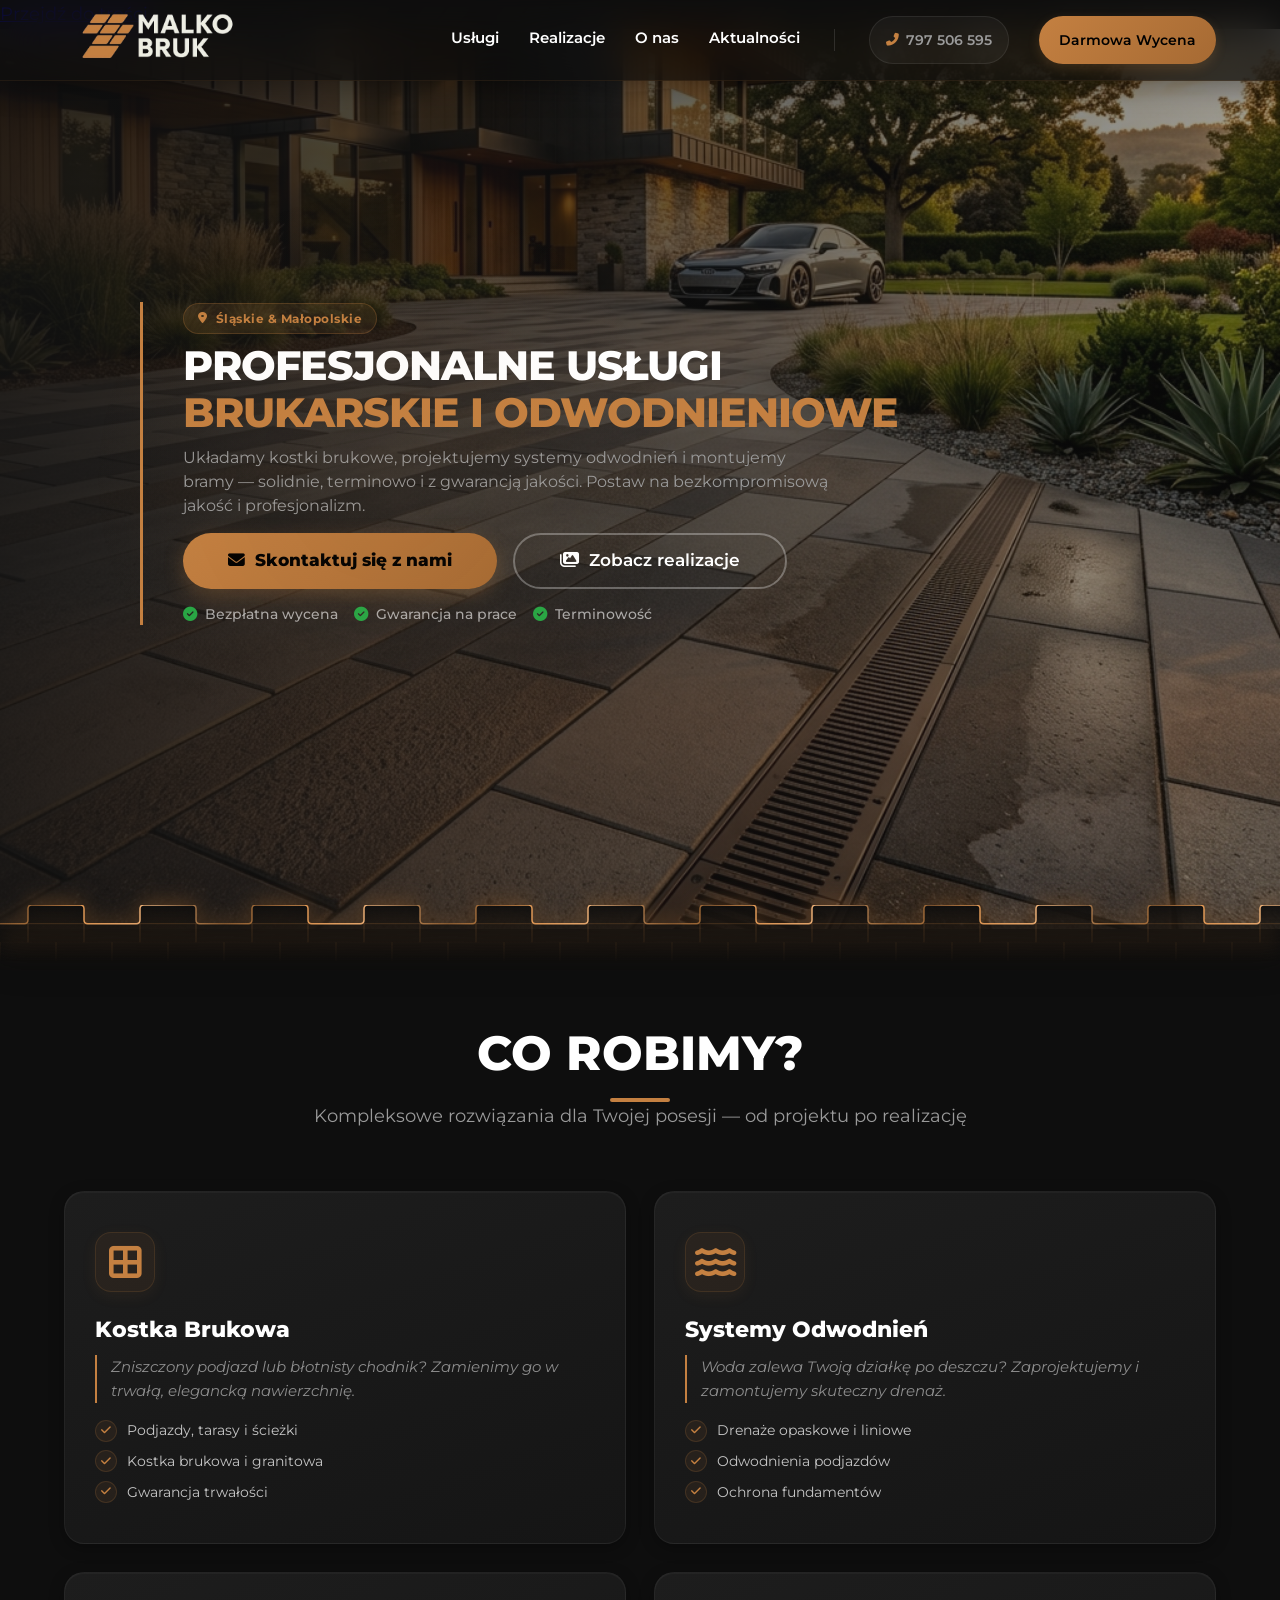
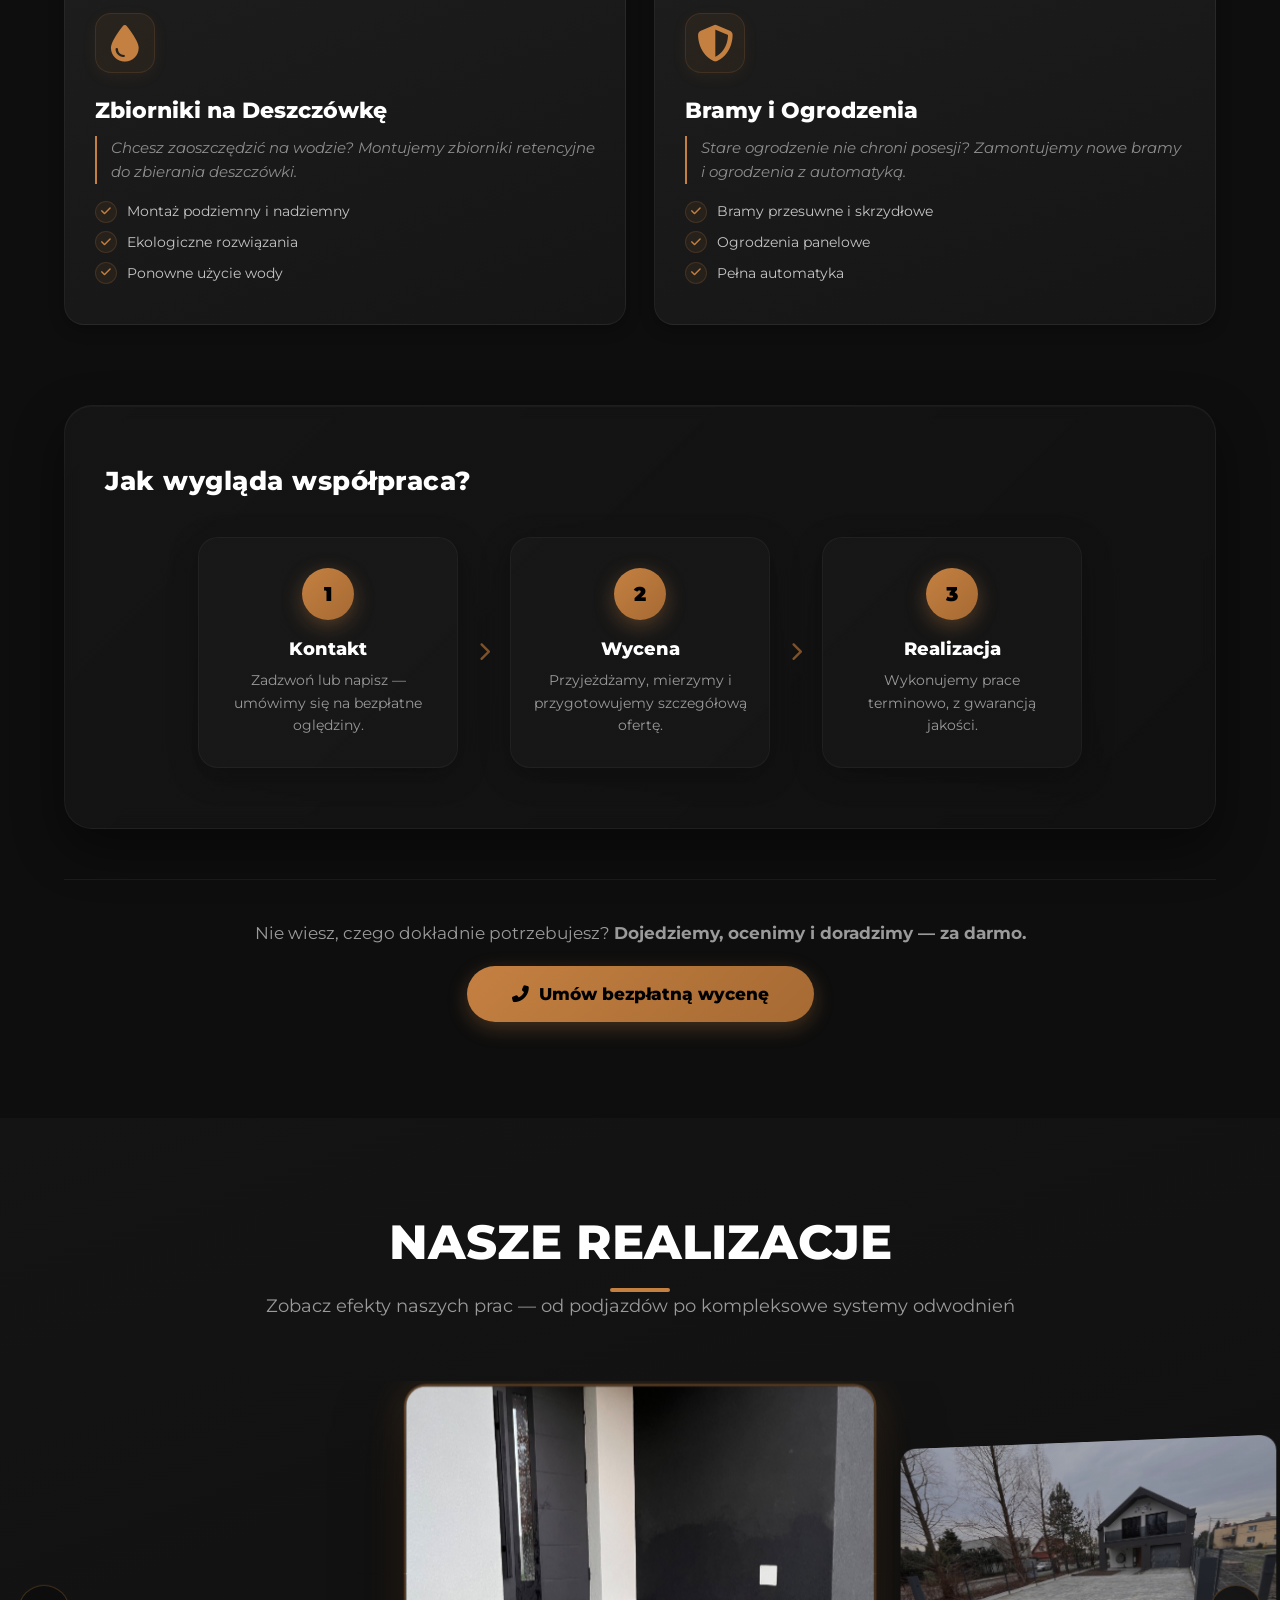
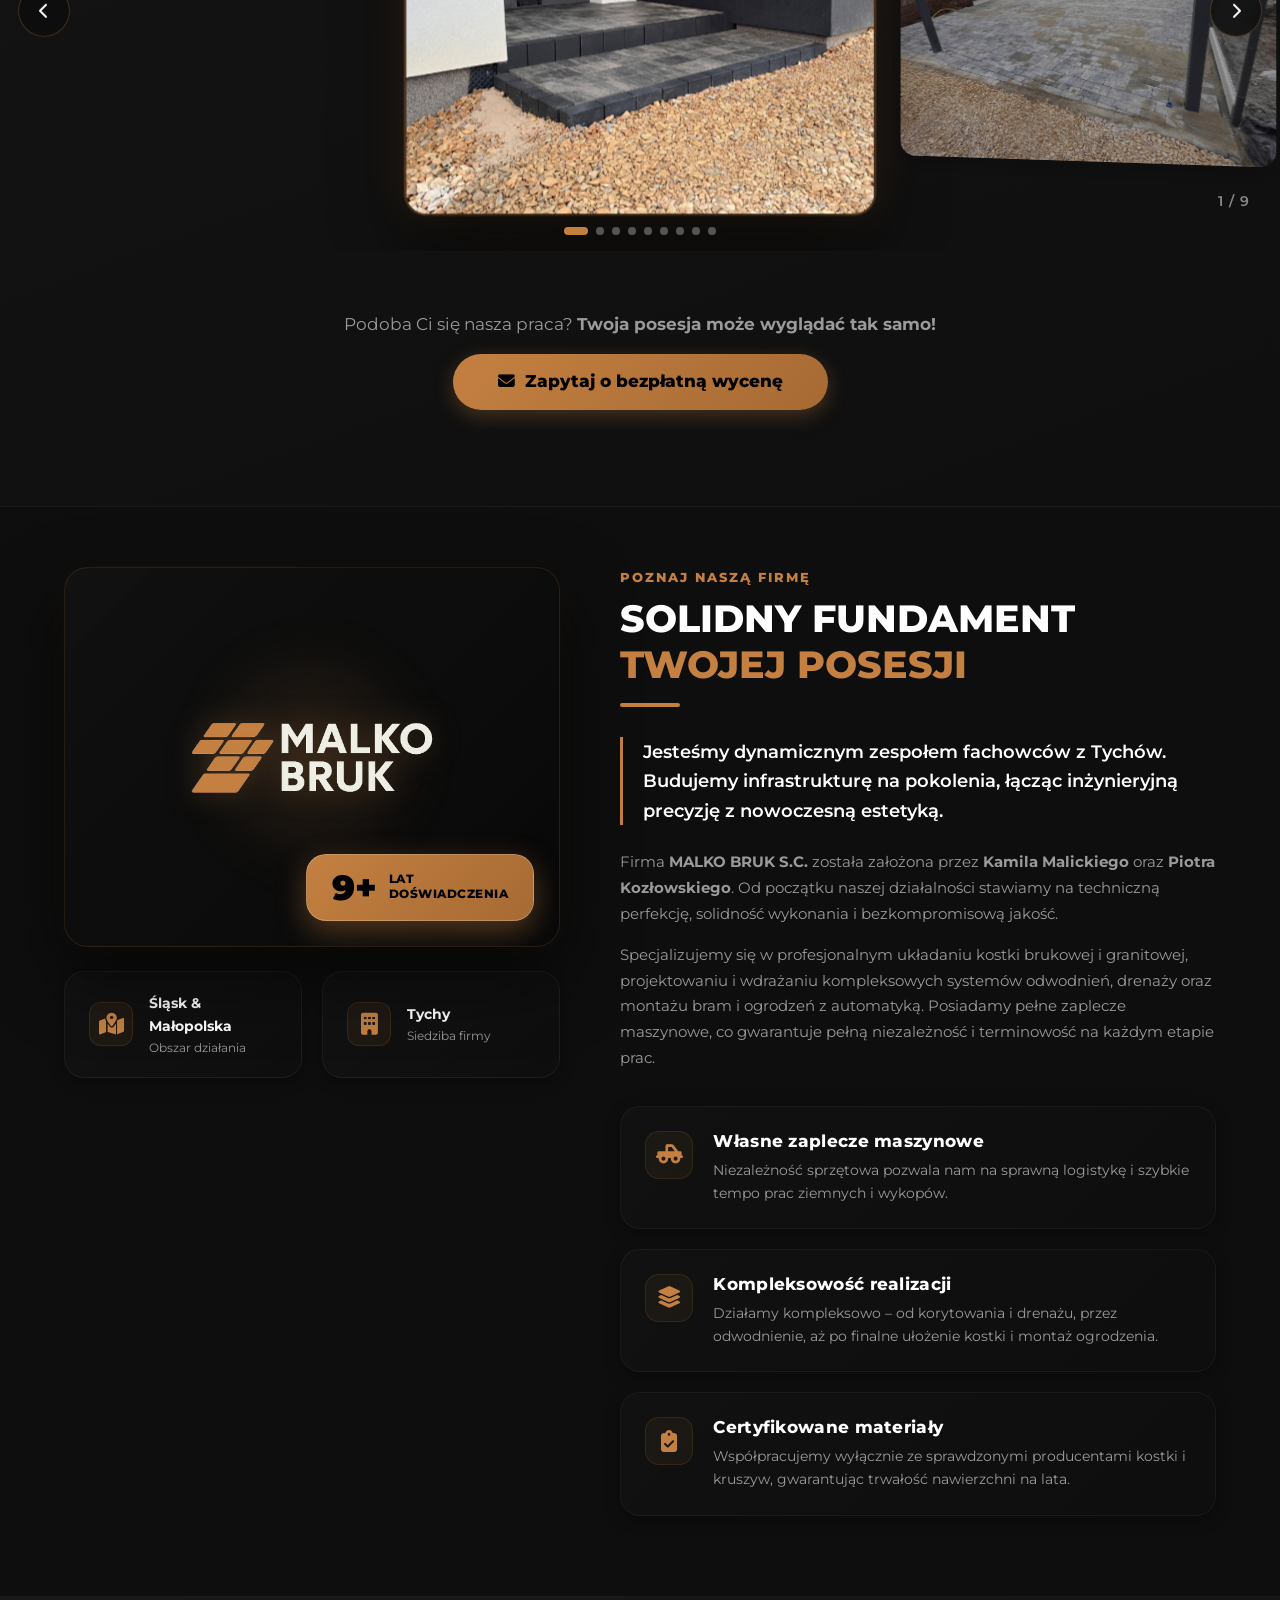
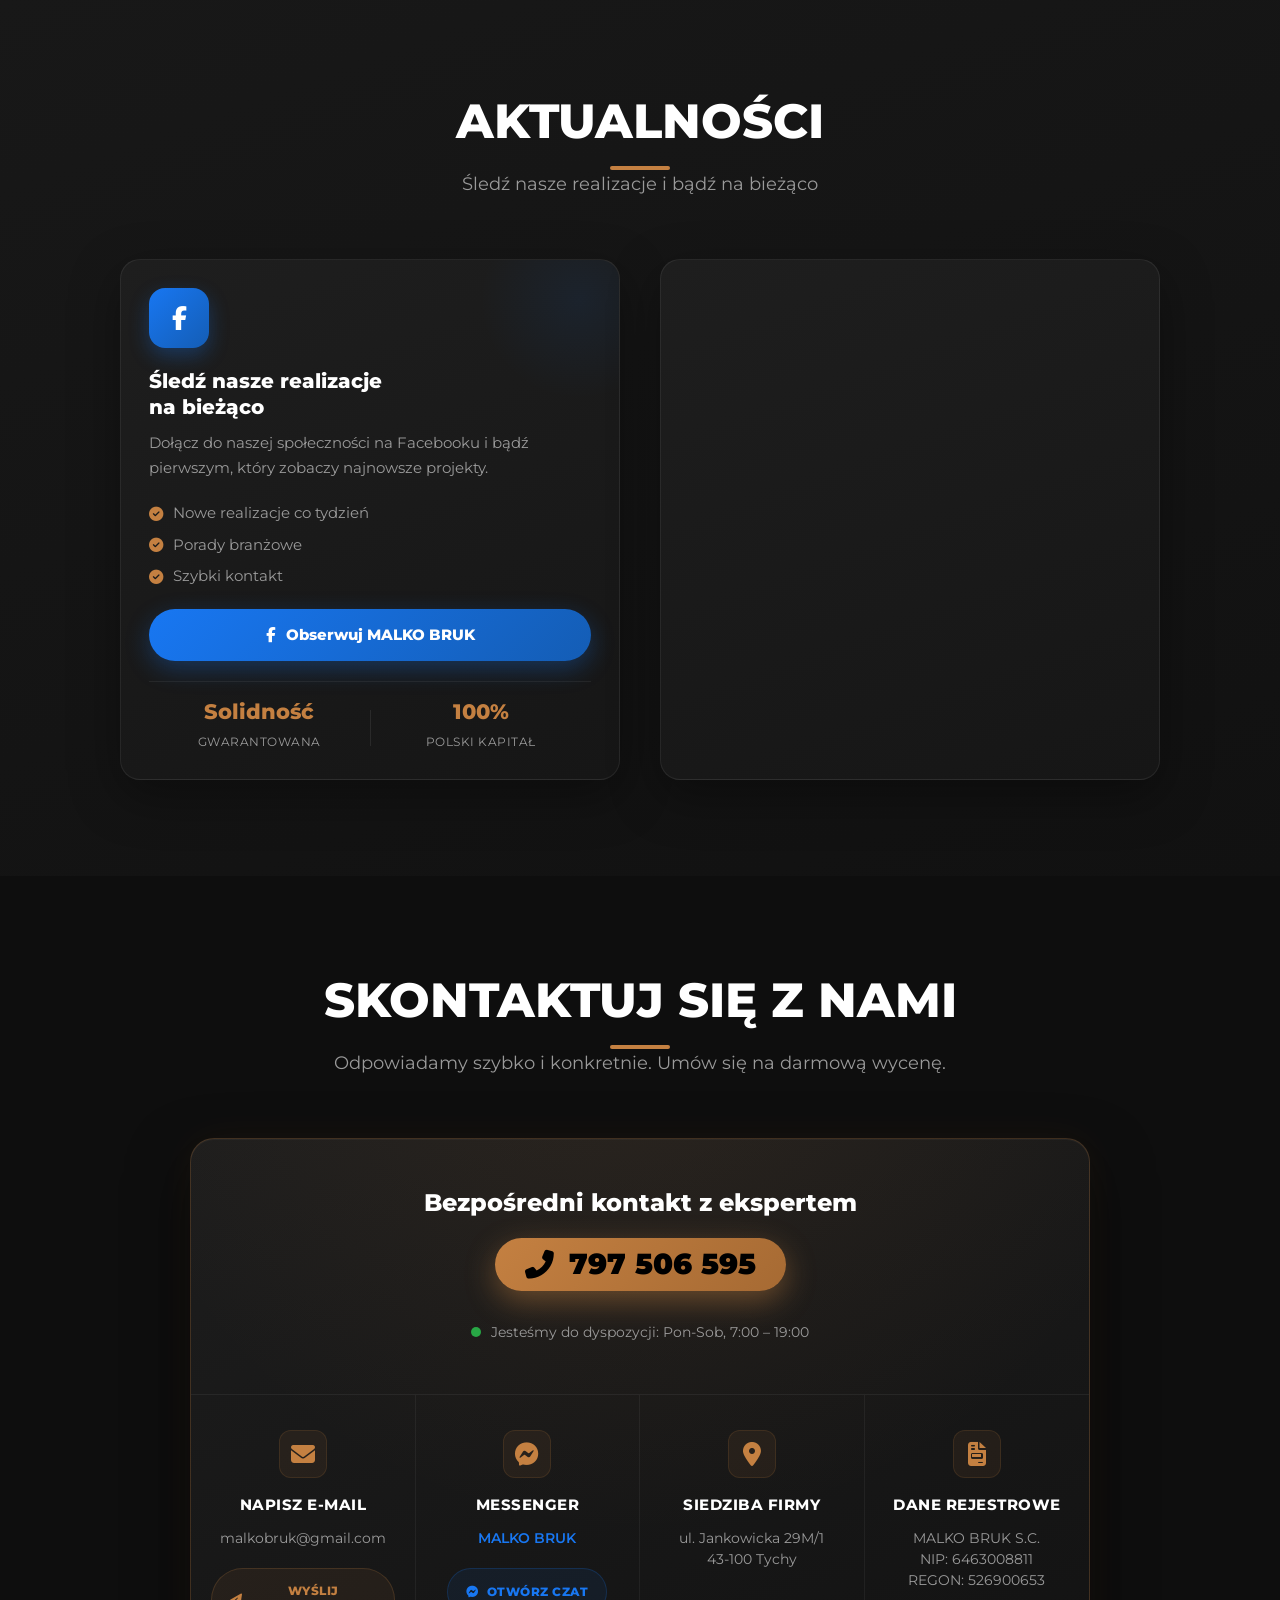
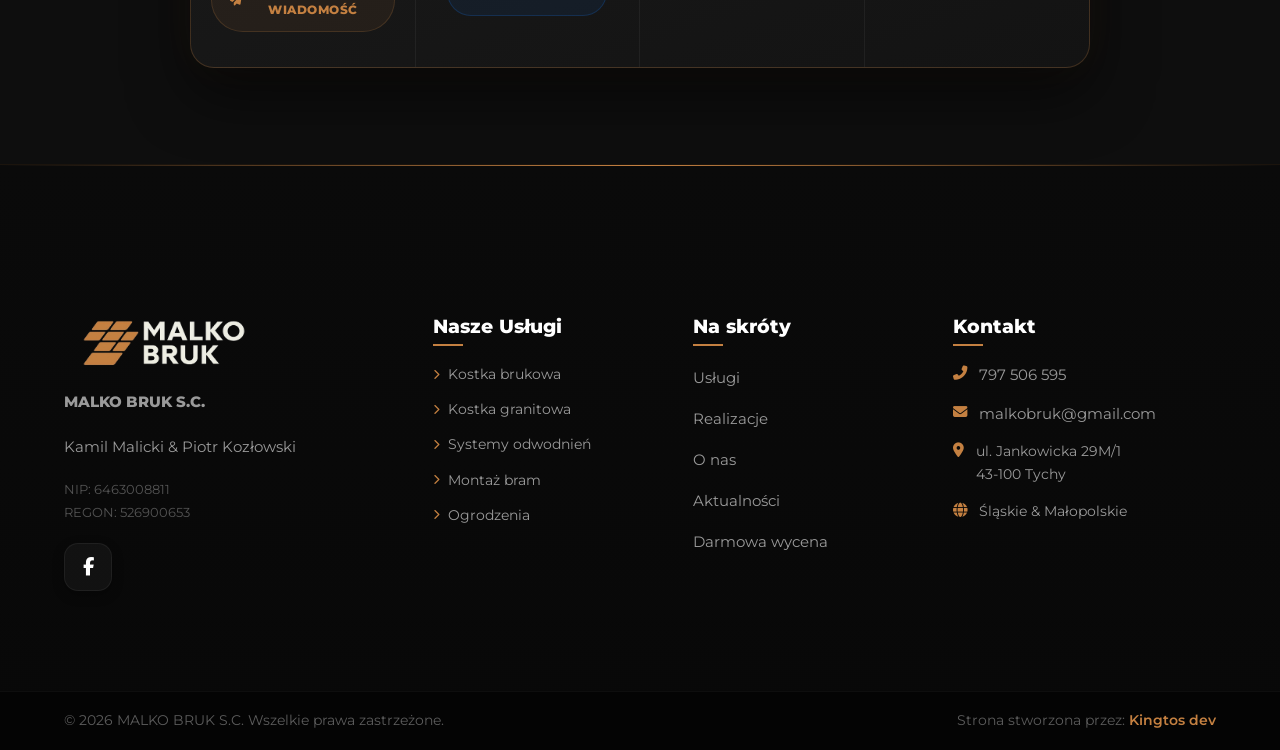
==== commit b74b99f3: "style: przywrocenie nowoczesnej wersji bruku prostego, obnizenie krawedzi oraz optymalizacja spacing" ====
--- a/index.html
+++ b/index.html
@@ -13,7 +13,7 @@
     <meta property="og:type" content="website">
     <meta property="og:image" content="malko.png">
     <link rel="icon" type="image/png" href="logo.png">
-    <link rel="stylesheet" href="style.css?v=5">
+    <link rel="stylesheet" href="style.css?v=14">
     <link
         href="https://fonts.googleapis.com/css2?family=Montserrat:wght@300;400;600;800&family=Roboto:wght@400;700&display=swap"
         rel="stylesheet">
@@ -67,15 +67,14 @@
                 <div class="trust-item"><i class="fas fa-check-circle" aria-hidden="true"></i> Terminowość</div>
             </div>
         </div>
-        
-        <!-- Paving Style Divider -->
-        <div class="paving-divider"></div>
     </header>
 
     <main id="main-content">
         <!-- USŁUGI — clear offerings, pain-point focus, how it works, CTA -->
         <section id="uslugi" class="services section-pattern-reveal section-padding">
-        <div class="container">
+            <!-- Paving Style Divider -->
+            <div class="paving-divider"></div>
+            <div class="container">
             <div class="section-title">
                 <h2>Co robimy?</h2>
                 <div class="underline"></div>
--- a/style.css
+++ b/style.css
@@ -261,27 +261,41 @@
 /* Modern Hero Section */
 .hero {
     height: 100vh;
-    min-height: 520px; /* Reduced from 620px to prevent overflow on small laptop screens */
+    min-height: 520px; /* Prevent overflow on small laptop screens */
     position: relative;
     overflow: hidden;
     display: flex;
     align-items: center;
-    padding-top: 80px; /* Reduced to align perfectly with navbar */
-    padding-bottom: 20px; /* Reduced padding to save height */
+    padding-top: 80px; /* Align perfectly with navbar */
+    padding-bottom: 110px; /* Prevents hero content from overlapping the bottom fluid divider */
     background-color: #121212;
+}
+
+.services {
+    position: relative;
 }
 
 /* Paving-style Transition Divider (Realistic Running Bond / Interlocking Bricks) */
 .paving-divider {
     position: absolute;
-    bottom: -1px;
+    top: -24px; /* Positioned lower, overlapping the services section */
     left: 0;
     width: 100%;
-    height: 50px; /* Adjusted height for standard brick proportions */
-    background-image: url("data:image/svg+xml,%3Csvg xmlns='http://www.w3.org/2000/svg' viewBox='0 0 120 30' preserveAspectRatio='none'%3E%3Cpath d='M0,30 V10 H30 V0 H60 V10 H90 V0 H120 V30 Z' fill='%230e0e0e' /%3E%3Cpath d='M0,10 H30 V0 H60 V10 H90 V0 H120' fill='none' stroke='%23C48041' stroke-width='2' stroke-opacity='0.7' vector-effect='non-scaling-stroke' /%3E%3Cpath d='M0,10 H120 M0,20 H120' fill='none' stroke='%23C48041' stroke-width='1' stroke-opacity='0.4' vector-effect='non-scaling-stroke' /%3E%3Cpath d='M15,10 V20 M45,10 V20 M75,10 V20 M105,10 V20 M30,20 V30 M60,20 V30 M90,20 V30' fill='none' stroke='%23C48041' stroke-width='1' stroke-opacity='0.3' vector-effect='non-scaling-stroke' /%3E%3C/svg%3E");
-    background-size: 200px 100%;
+    height: 56px; /* Optimized height for natural brick paving aspect ratios */
+    background-image: url("data:image/svg+xml,%3Csvg xmlns='http://www.w3.org/2000/svg' viewBox='0 0 120 30' preserveAspectRatio='none'%3E%3Cdefs%3E%3ClinearGradient id='goldGrad' x1='0%25' y1='0%25' x2='100%25' y2='0%25'%3E%3Cstop offset='0%25' stop-color='%23C48041' stop-opacity='0.45' /%3E%3Cstop offset='30%25' stop-color='%23e59850' stop-opacity='0.95' /%3E%3Cstop offset='70%25' stop-color='%23f5ba82' stop-opacity='0.95' /%3E%3Cstop offset='100%25' stop-color='%23C48041' stop-opacity='0.45' /%3E%3C/linearGradient%3E%3ClinearGradient id='bgGrad' x1='0%25' y1='0%25' x2='0%25' y2='100%25'%3E%3Cstop offset='0%25' stop-color='%230e0e0e' stop-opacity='0.95' /%3E%3Cstop offset='50%25' stop-color='%230e0e0e' stop-opacity='0.6' /%3E%3Cstop offset='100%25' stop-color='%230e0e0e' stop-opacity='0' /%3E%3C/linearGradient%3E%3ClinearGradient id='jointGrad' x1='0%25' y1='0%25' x2='0%25' y2='100%25'%3E%3Cstop offset='0%25' stop-color='%23C48041' stop-opacity='0.3' /%3E%3Cstop offset='100%25' stop-color='%23C48041' stop-opacity='0.02' /%3E%3C/linearGradient%3E%3C/defs%3E%3Cpath d='M 0,30 V 10 H 13 Q 15,10 15,8 V 2 Q 15,0 17,0 H 43 Q 45,0 45,2 V 8 Q 45,10 47,10 H 73 Q 75,10 75,8 V 2 Q 75,0 77,0 H 103 Q 105,0 105,2 V 8 Q 105,10 107,10 H 120 V 30 Z' fill='url(%23bgGrad)' /%3E%3Cpath d='M 0,10 H 13 Q 15,10 15,8 V 2 Q 15,0 17,0 H 43 Q 45,0 45,2 V 8 Q 45,10 47,10 H 73 Q 75,10 75,8 V 2 Q 75,0 77,0 H 103 Q 105,0 105,2 V 8 Q 105,10 107,10 H 120' fill='none' stroke='url(%23goldGrad)' stroke-width='1.5' vector-effect='non-scaling-stroke' /%3E%3Cpath d='M 0,10 H 120 M 0,20 H 120' fill='none' stroke='url(%23jointGrad)' stroke-width='0.75' vector-effect='non-scaling-stroke' /%3E%3Cpath d='M 15,10 V 20 M 45,10 V 20 M 75,10 V 20 M 105,10 V 20 M 30,20 V 30 M 60,20 V 30 M 90,20 V 30 M 0,20 V 30 M 120,20 V 30' fill='none' stroke='url(%23jointGrad)' stroke-width='0.75' vector-effect='non-scaling-stroke' /%3E%3C/svg%3E");
+    background-size: 224px 100%;
     background-repeat: repeat-x;
     z-index: 10;
+    filter: drop-shadow(0 -4px 10px rgba(196, 128, 65, 0.4)) drop-shadow(0 6px 15px rgba(0, 0, 0, 0.65));
+    opacity: 0;
+    animation: fadeInUpDivider 1.2s cubic-bezier(0.4, 0, 0.2, 1) 0.6s forwards;
+}
+
+@keyframes fadeInUpDivider {
+    to {
+        opacity: 1;
+        transform: translateY(0);
+    }
 }
 
 .hero-bg {
@@ -2184,9 +2198,21 @@
 /* Standard gap is now handled globally on .btn-primary and .btn-secondary */
 
 @media (max-width: 768px) {
+    .hero {
+        height: auto !important;
+        min-height: 100vh;
+        padding-top: 110px !important; /* Proper breathing room below the sticky navbar */
+        padding-bottom: 150px !important; /* Generous space to keep elements far from the bottom wave */
+    }
+
+    .hero-content {
+        padding-left: 24px !important;
+    }
+
     .hero-trust {
         gap: 12px;
         flex-direction: column;
+        margin-top: 30px !important; /* Spacer between buttons and trust badges */
     }
 }
 
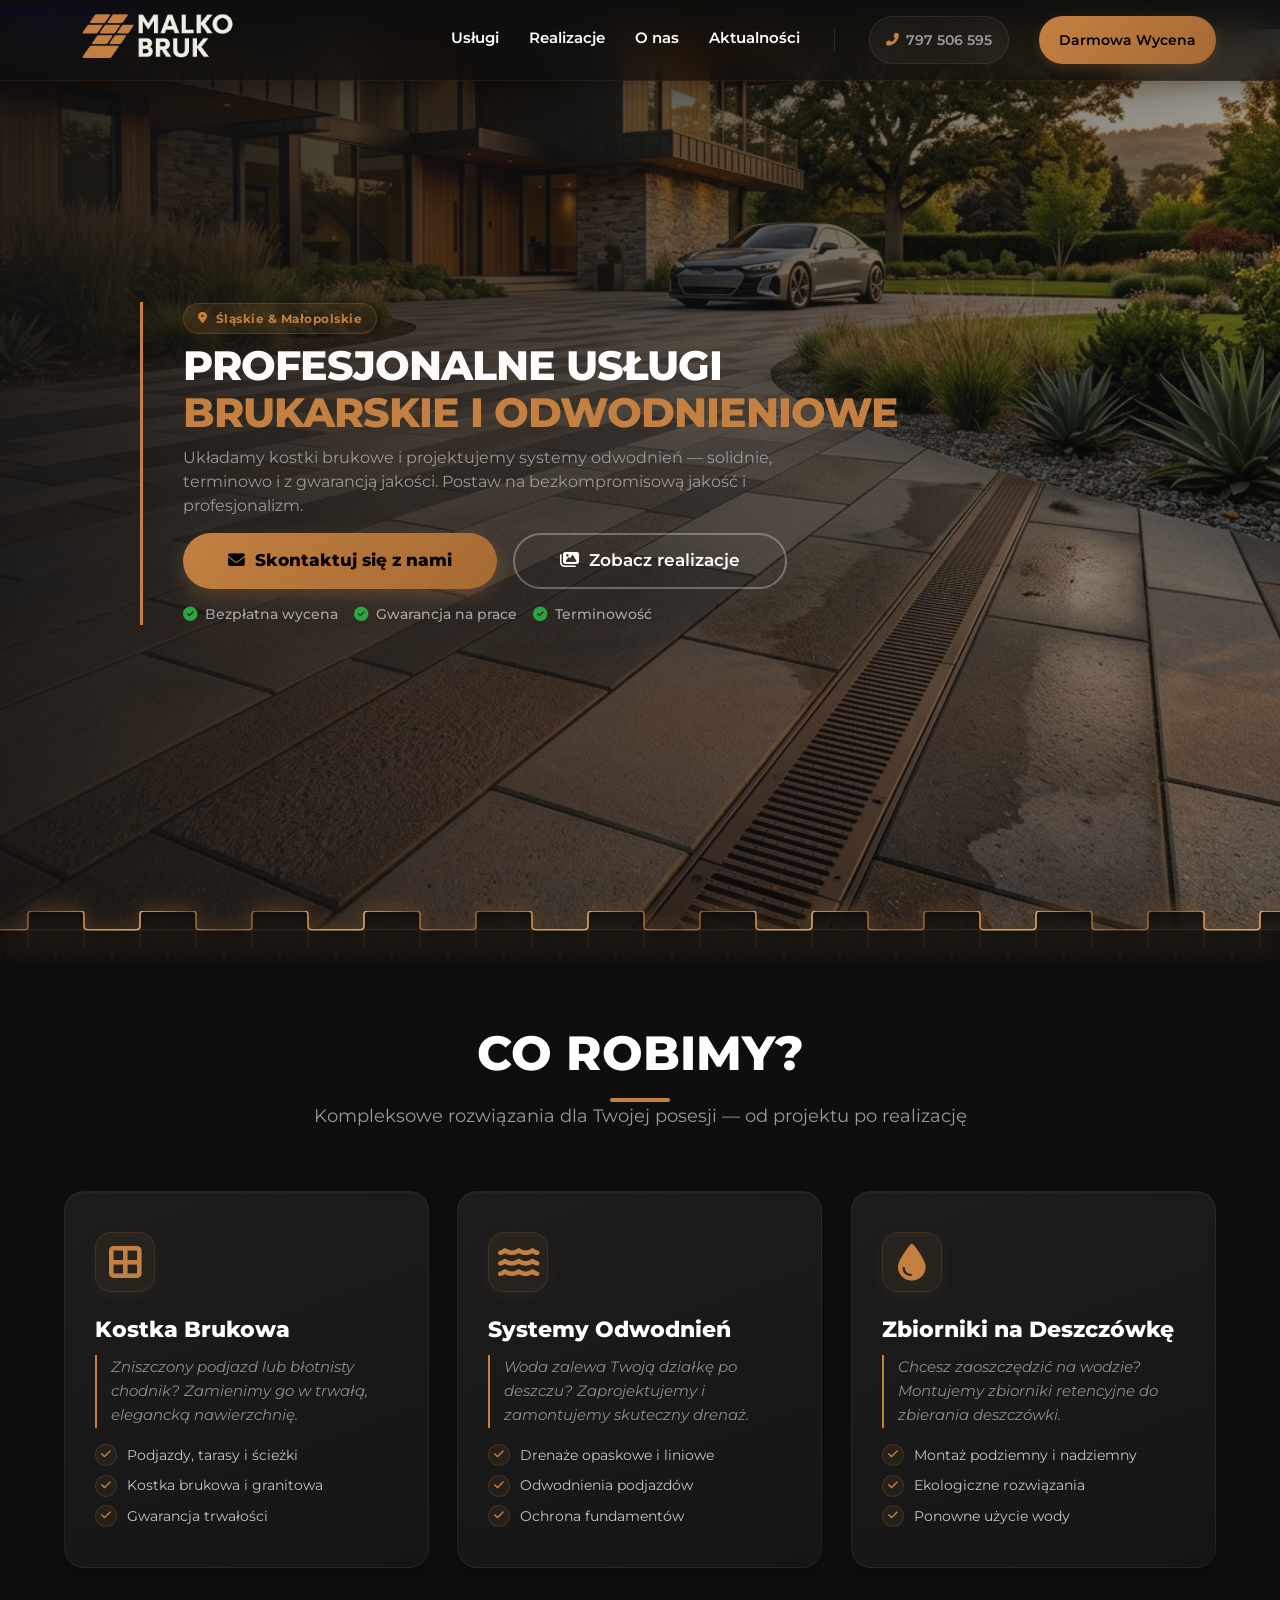
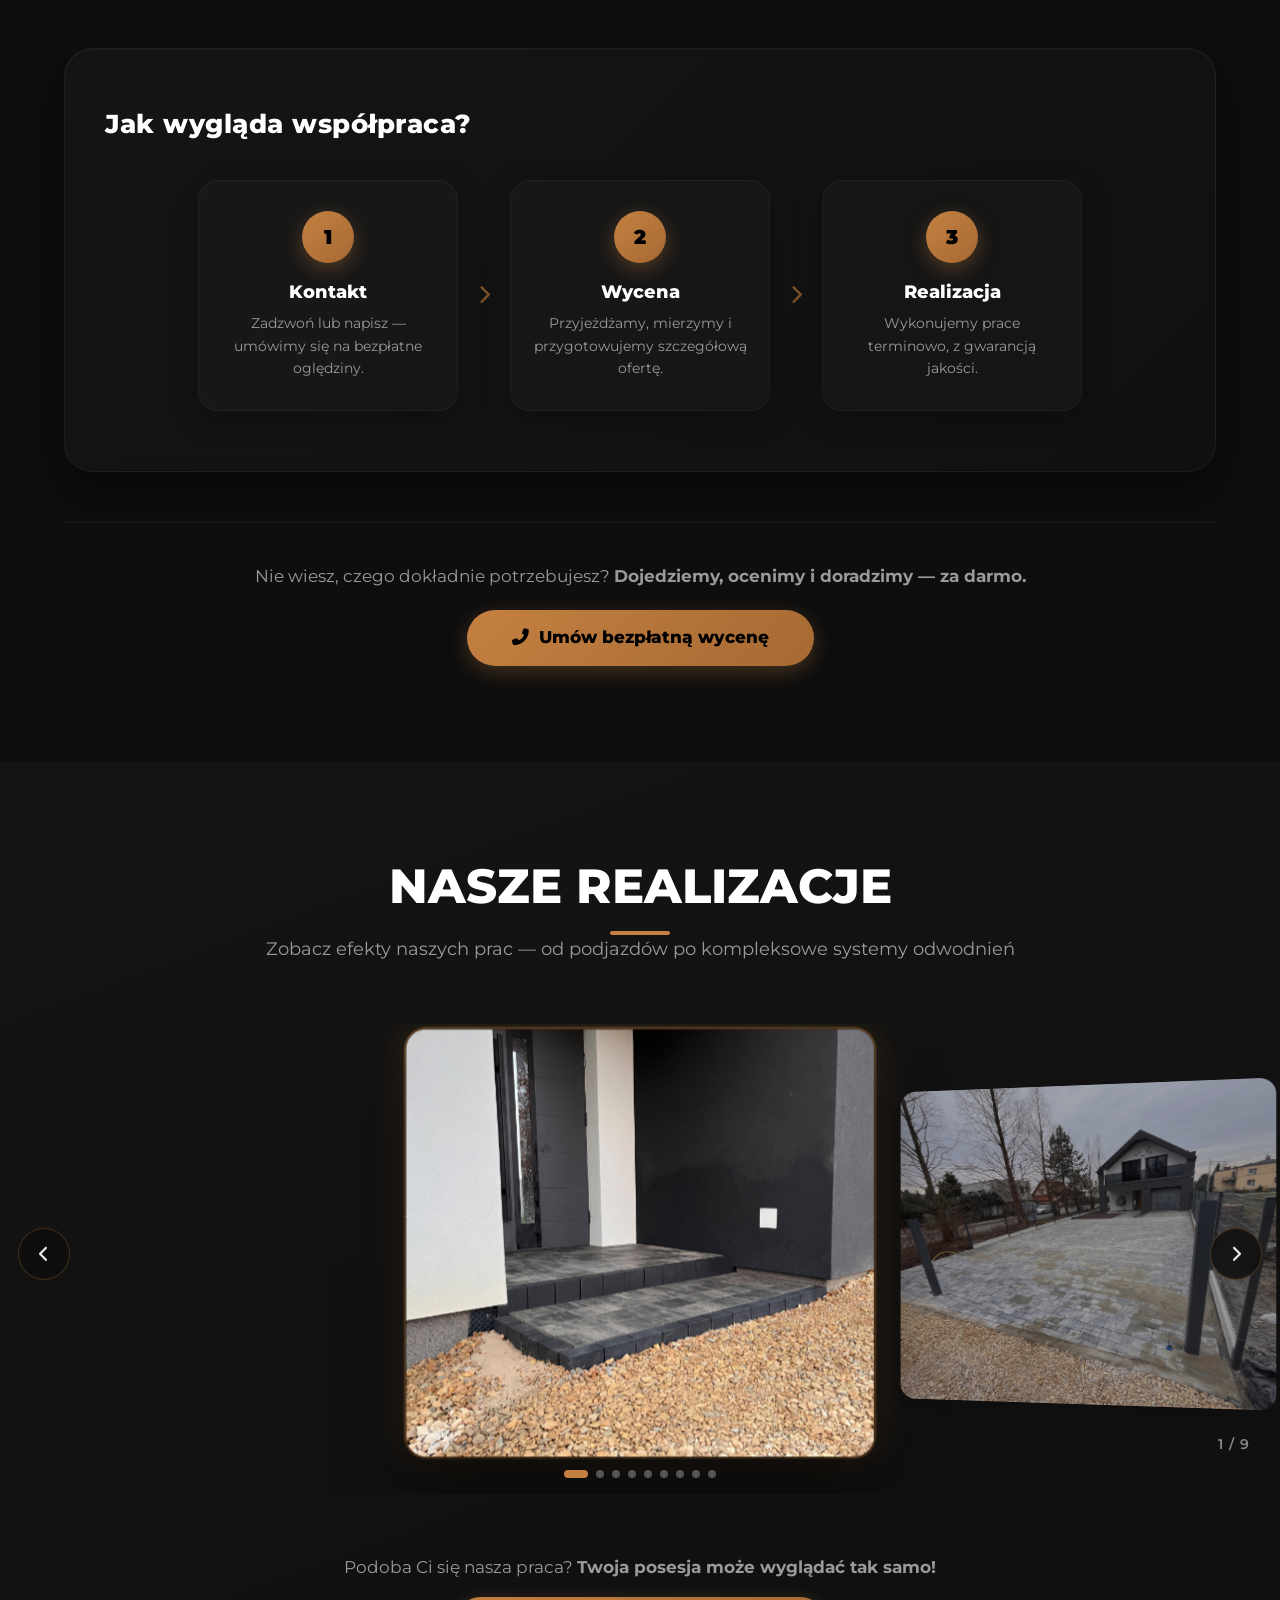
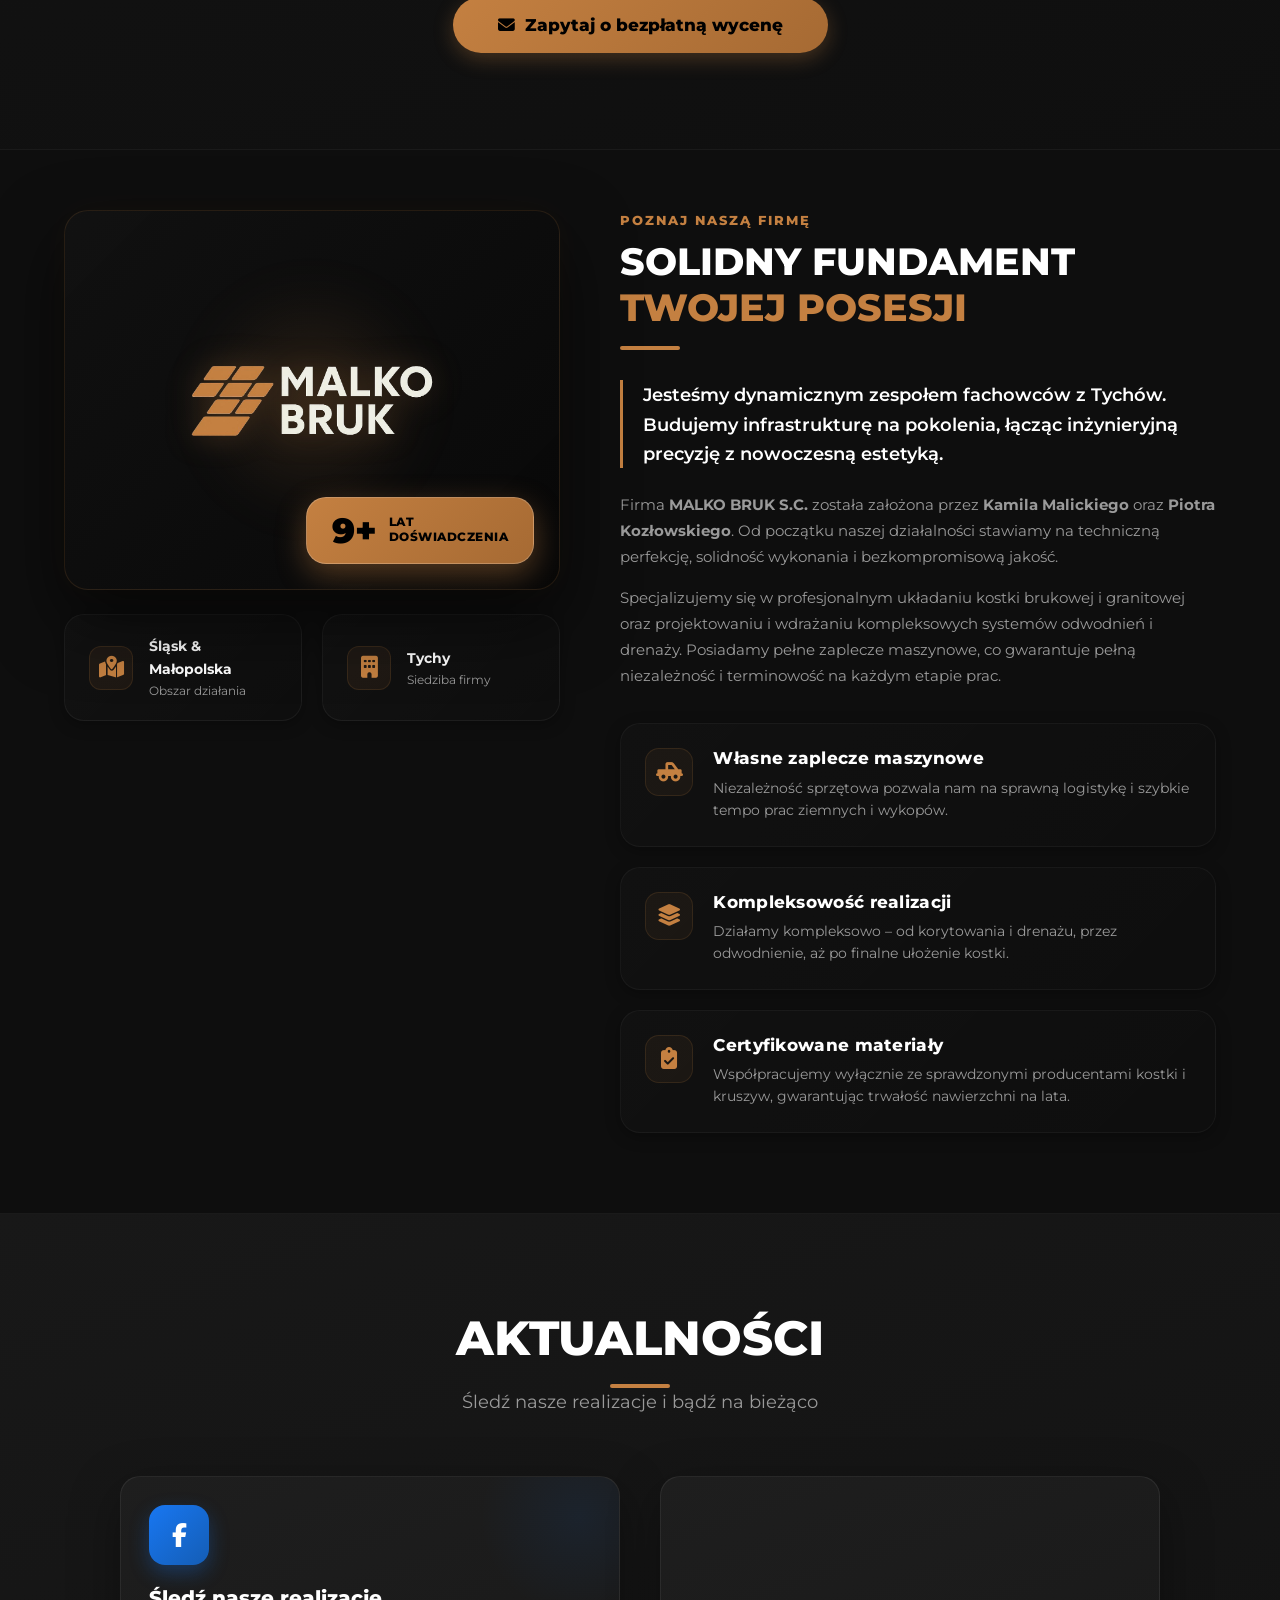
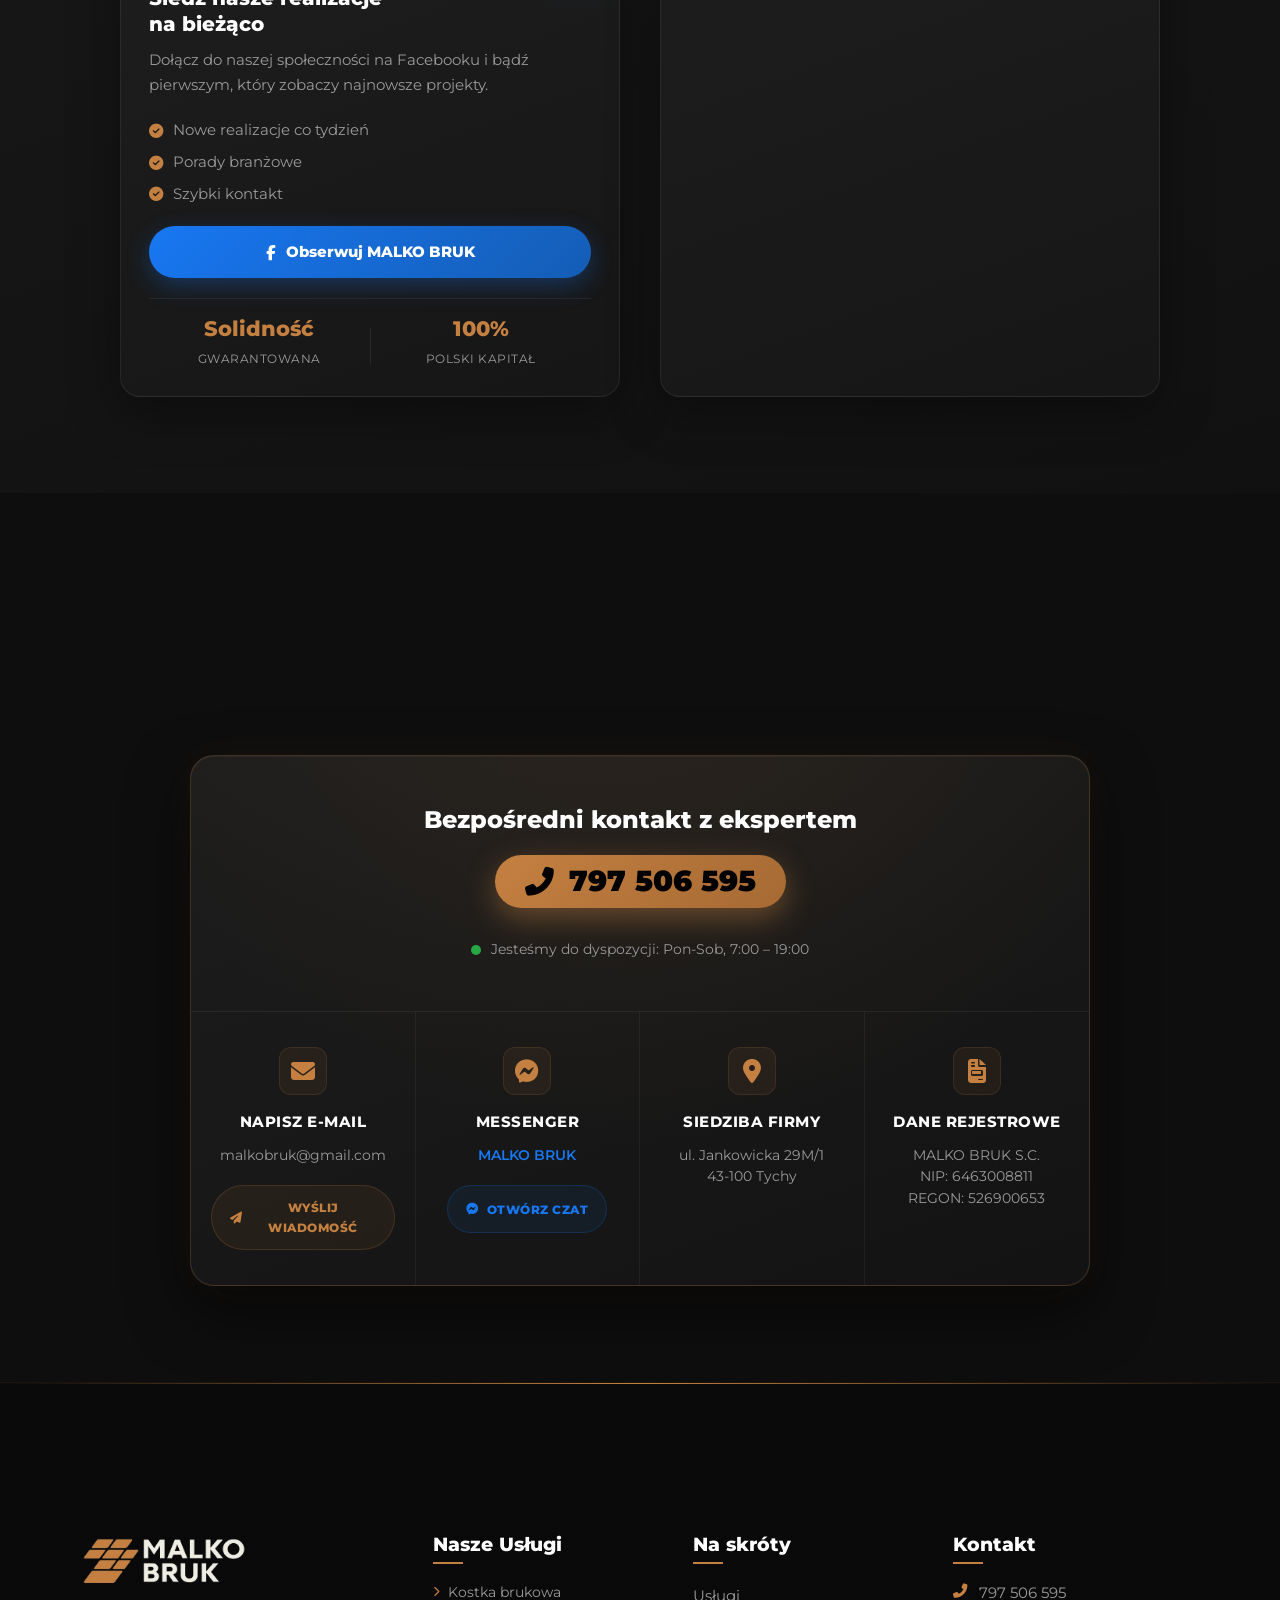
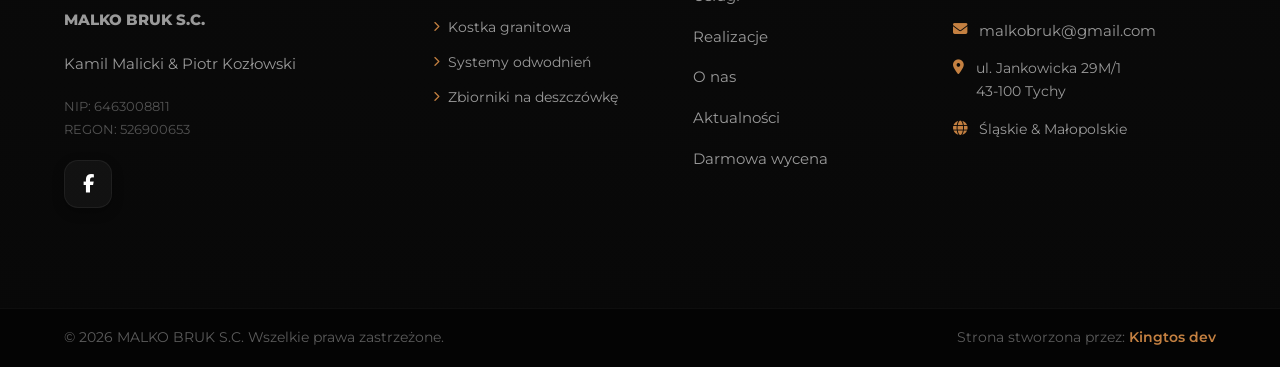
==== commit 6be3e101: "style: usuniecie bram i ogrodzen z uslug, dostosowanie ukladu do 3 kolumn oraz obnizenie krawedzi se" ====
--- a/index.html
+++ b/index.html
@@ -54,7 +54,7 @@
                 <i class="fas fa-map-marker-alt" aria-hidden="true"></i> Śląskie & Małopolskie
             </div>
             <h1>Profesjonalne usługi<br><span class="highlight">brukarskie i odwodnieniowe</span></h1>
-            <p class="hero-description">Układamy kostki brukowe, projektujemy systemy odwodnień i montujemy bramy —
+            <p class="hero-description">Układamy kostki brukowe i projektujemy systemy odwodnień —
                 solidnie, terminowo i z gwarancją jakości. Postaw na bezkompromisową jakość i profesjonalizm.</p>
             <div class="hero-buttons">
                 <a href="#kontakt" class="btn-primary btn-large"><i class="fas fa-envelope"></i> Skontaktuj się z nami</a>
@@ -112,17 +112,6 @@
                         <li><i class="fas fa-check"></i> Montaż podziemny i nadziemny</li>
                         <li><i class="fas fa-check"></i> Ekologiczne rozwiązania</li>
                         <li><i class="fas fa-check"></i> Ponowne użycie wody</li>
-                    </ul>
-                </div>
-                <div class="service-card">
-                    <div class="service-icon"><i class="fas fa-shield-halved"></i></div>
-                    <h3>Bramy i Ogrodzenia</h3>
-                    <p class="service-pain">Stare ogrodzenie nie chroni posesji? Zamontujemy nowe bramy i ogrodzenia z
-                        automatyką.</p>
-                    <ul class="service-features">
-                        <li><i class="fas fa-check"></i> Bramy przesuwne i skrzydłowe</li>
-                        <li><i class="fas fa-check"></i> Ogrodzenia panelowe</li>
-                        <li><i class="fas fa-check"></i> Pełna automatyka</li>
                     </ul>
                 </div>
             </div>
@@ -278,7 +267,7 @@
                             Firma <strong>MALKO BRUK S.C.</strong> została założona przez <strong>Kamila Malickiego</strong> oraz <strong>Piotra Kozłowskiego</strong>. Od początku naszej działalności stawiamy na techniczną perfekcję, solidność wykonania i bezkompromisową jakość.
                         </p>
                         <p>
-                            Specjalizujemy się w profesjonalnym układaniu kostki brukowej i granitowej, projektowaniu i wdrażaniu kompleksowych systemów odwodnień, drenaży oraz montażu bram i ogrodzeń z automatyką. Posiadamy pełne zaplecze maszynowe, co gwarantuje pełną niezależność i terminowość na każdym etapie prac.
+                            Specjalizujemy się w profesjonalnym układaniu kostki brukowej i granitowej oraz projektowaniu i wdrażaniu kompleksowych systemów odwodnień i drenaży. Posiadamy pełne zaplecze maszynowe, co gwarantuje pełną niezależność i terminowość na każdym etapie prac.
                         </p>
                     </div>
 
@@ -295,7 +284,7 @@
                             <div class="pillar-icon"><i class="fas fa-layer-group"></i></div>
                             <div class="pillar-content">
                                 <h3>Kompleksowość realizacji</h3>
-                                <p>Działamy kompleksowo – od korytowania i drenażu, przez odwodnienie, aż po finalne ułożenie kostki i montaż ogrodzenia.</p>
+                                <p>Działamy kompleksowo – od korytowania i drenażu, przez odwodnienie, aż po finalne ułożenie kostki.</p>
                             </div>
                         </div>
                         <div class="pillar-card">
@@ -426,8 +415,7 @@
                         <li><i class="fas fa-chevron-right"></i> Kostka brukowa</li>
                         <li><i class="fas fa-chevron-right"></i> Kostka granitowa</li>
                         <li><i class="fas fa-chevron-right"></i> Systemy odwodnień</li>
-                        <li><i class="fas fa-chevron-right"></i> Montaż bram</li>
-                        <li><i class="fas fa-chevron-right"></i> Ogrodzenia</li>
+                        <li><i class="fas fa-chevron-right"></i> Zbiorniki na deszczówkę</li>
                     </ul>
                 </div>
                 <div class="footer-col">
--- a/style.css
+++ b/style.css
@@ -278,7 +278,7 @@
 /* Paving-style Transition Divider (Realistic Running Bond / Interlocking Bricks) */
 .paving-divider {
     position: absolute;
-    top: -24px; /* Positioned lower, overlapping the services section */
+    top: -18px; /* Positioned slightly lower to align line with background image edge */
     left: 0;
     width: 100%;
     height: 56px; /* Optimized height for natural brick paving aspect ratios */
@@ -413,7 +413,7 @@
 /* Services */
 .services-grid {
     display: grid;
-    grid-template-columns: repeat(2, 1fr);
+    grid-template-columns: repeat(3, 1fr);
     gap: 28px;
 }
 
@@ -2096,6 +2096,10 @@
 
 @media (max-width: 960px) {
 
+    .services-grid {
+        grid-template-columns: repeat(2, 1fr);
+    }
+
     .news-fb-cta-col,
     .news-fb-col {
         max-width: 100%;
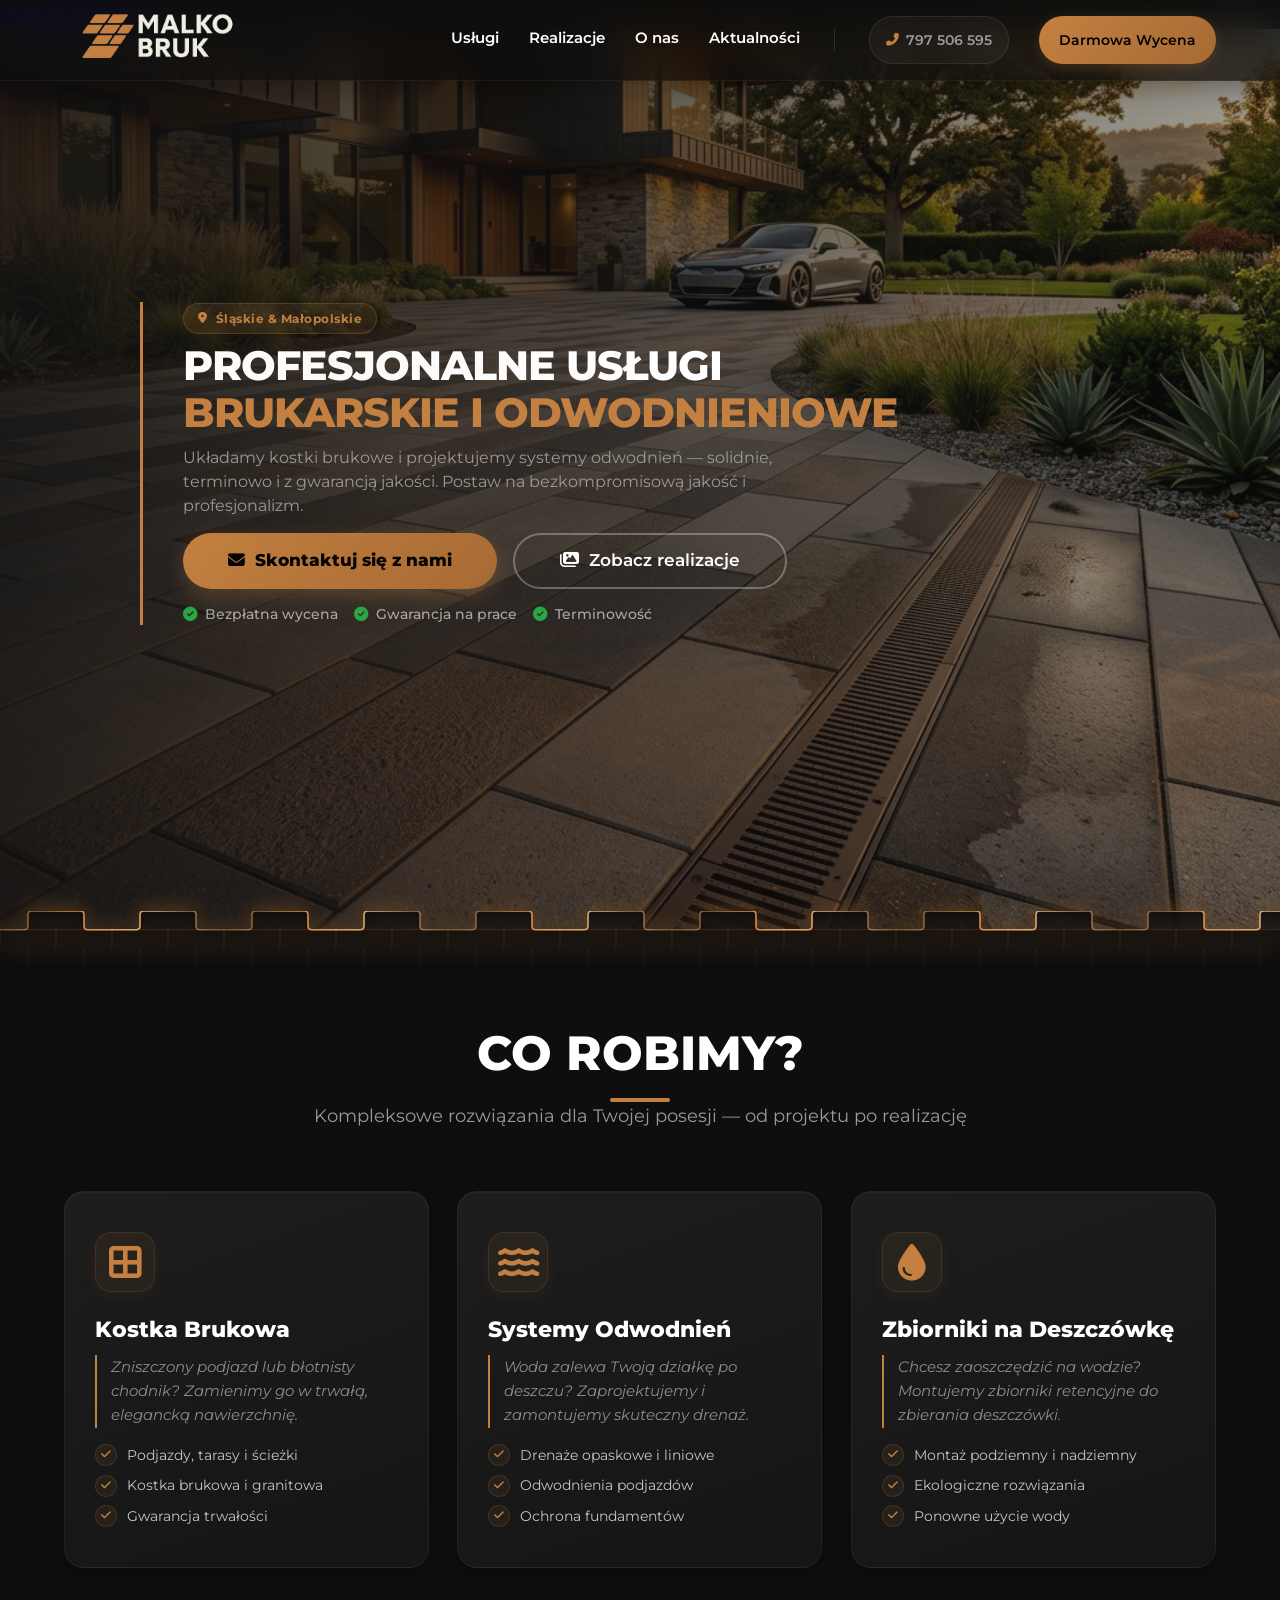
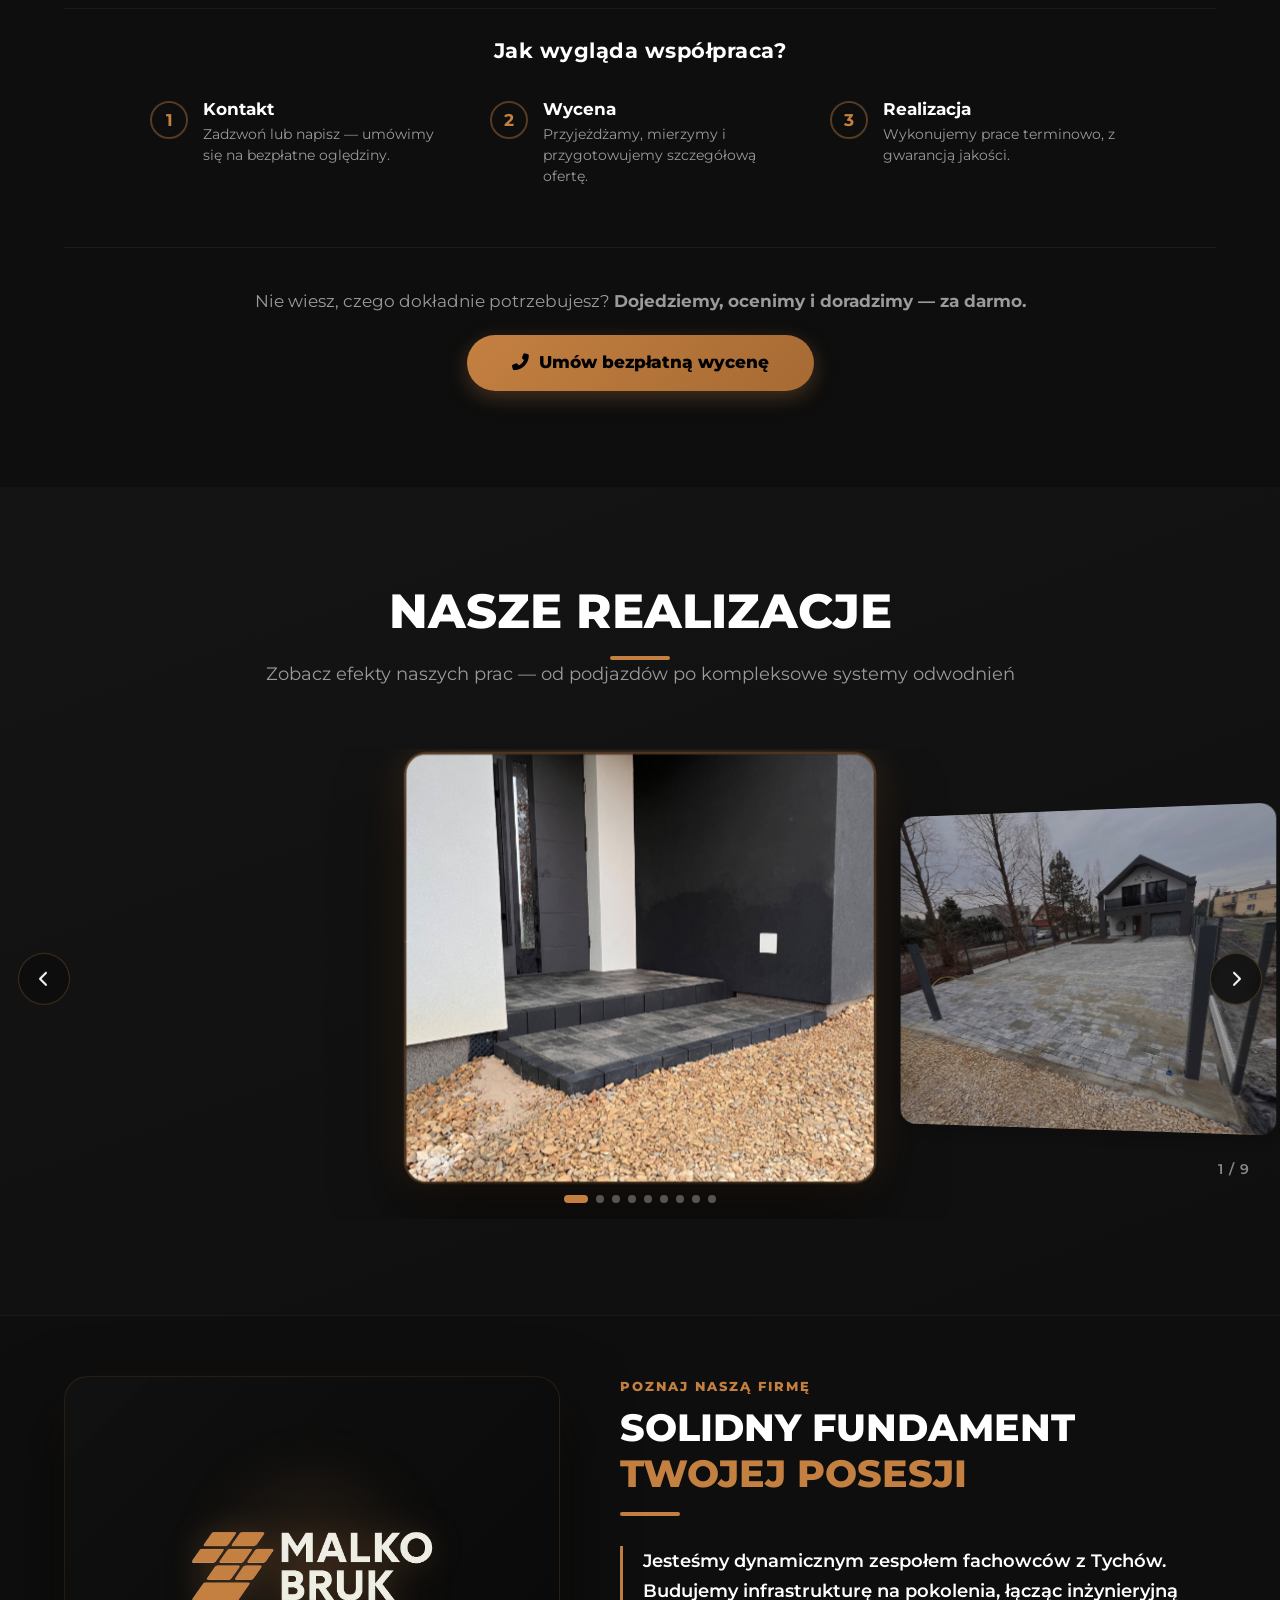
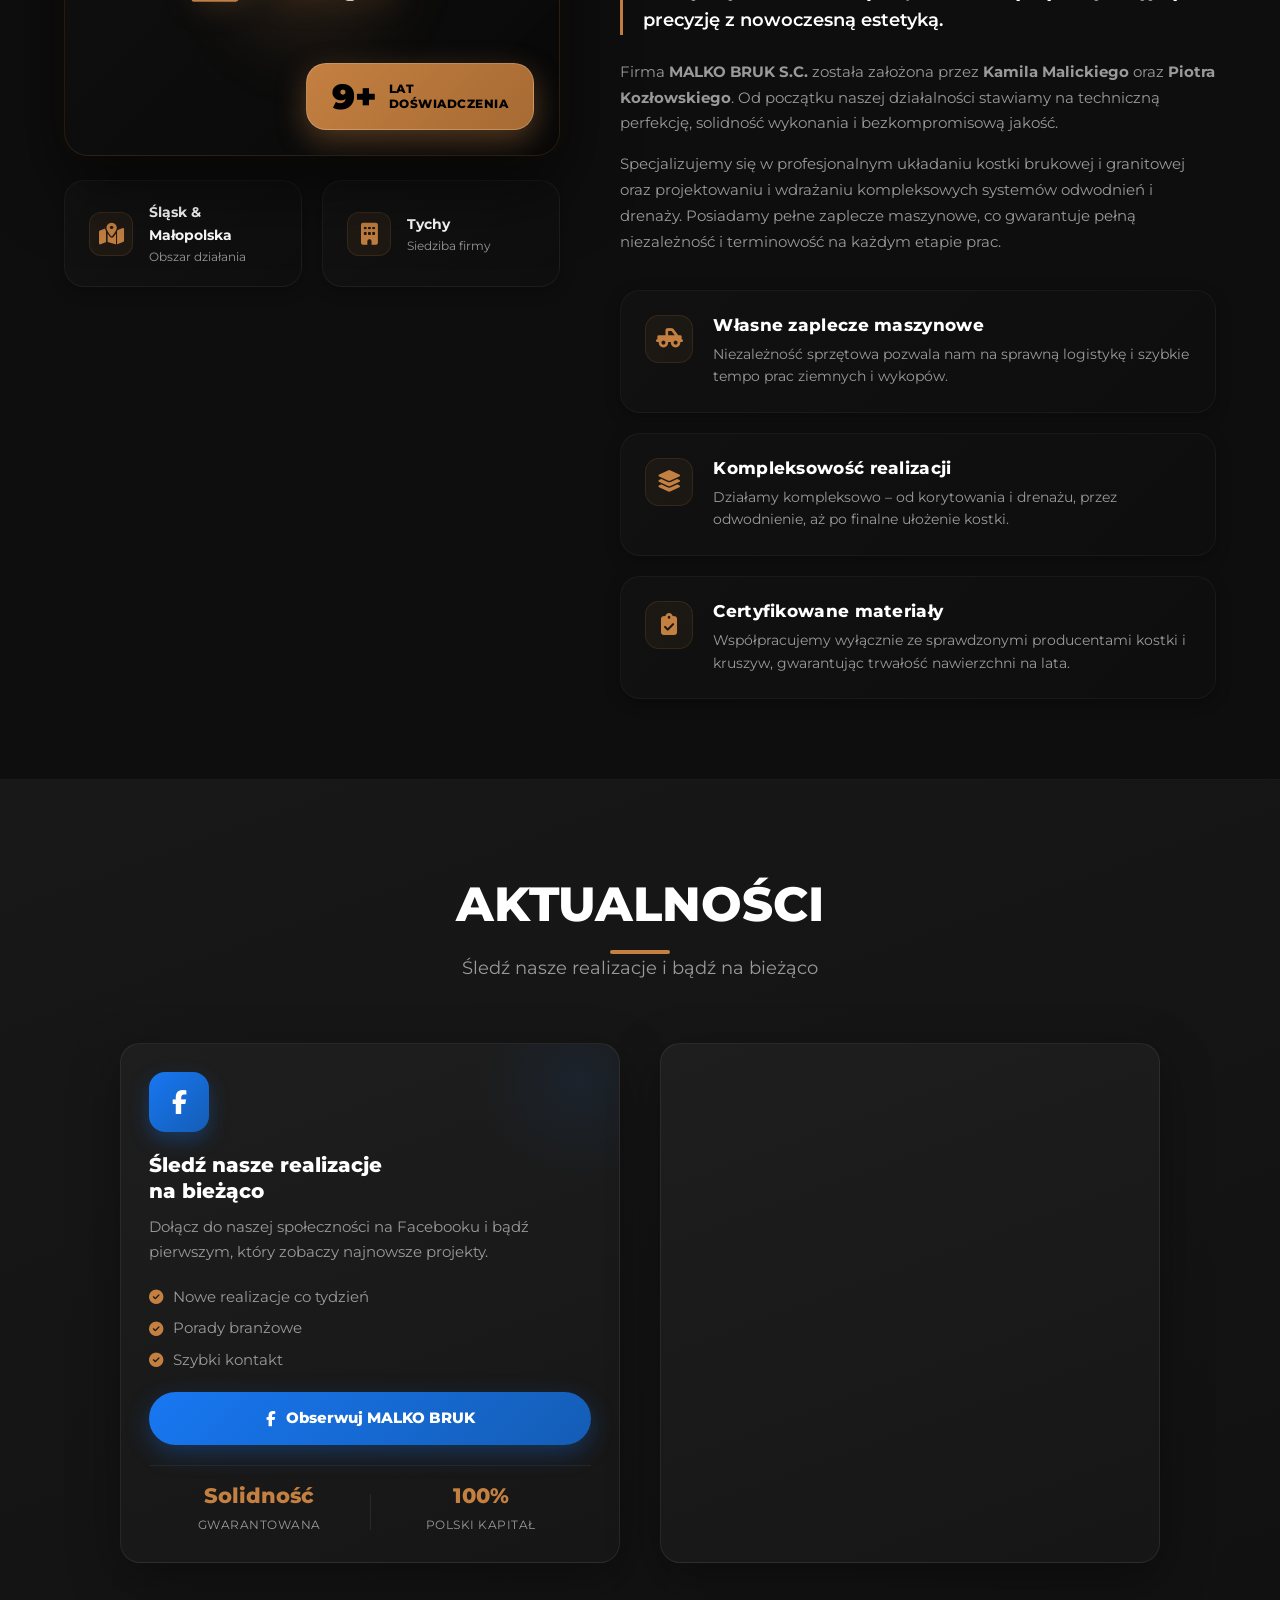
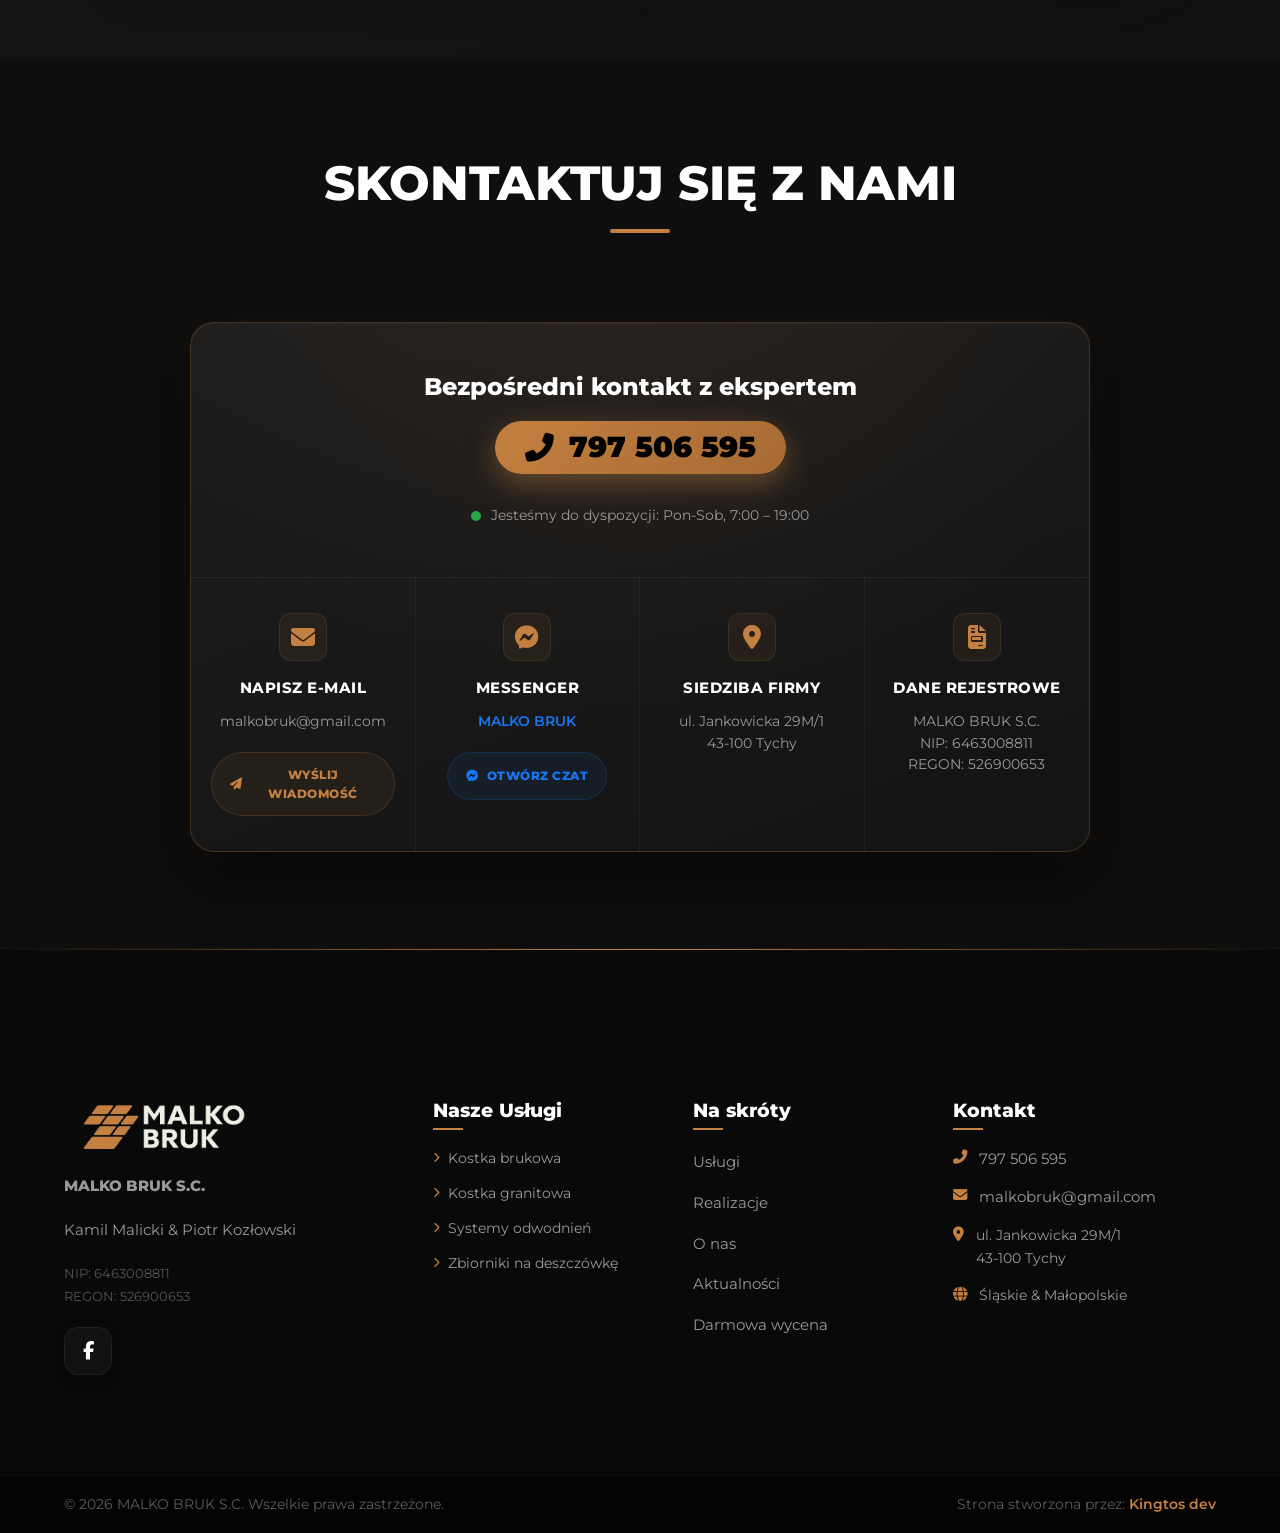
==== commit bc40d321: "Update layout for how-it-works and realizations CTA" ====
--- a/index.html
+++ b/index.html
@@ -122,20 +122,24 @@
                 <div class="steps-row">
                     <div class="step-item">
                         <div class="step-num">1</div>
-                        <h4>Kontakt</h4>
-                        <p>Zadzwoń lub napisz — umówimy się na bezpłatne oględziny.</p>
-                    </div>
-                    <div class="step-connector"><i class="fas fa-chevron-right"></i></div>
+                        <div class="step-content">
+                            <h4>Kontakt</h4>
+                            <p>Zadzwoń lub napisz — umówimy się na bezpłatne oględziny.</p>
+                        </div>
+                    </div>
                     <div class="step-item">
                         <div class="step-num">2</div>
-                        <h4>Wycena</h4>
-                        <p>Przyjeżdżamy, mierzymy i przygotowujemy szczegółową ofertę.</p>
-                    </div>
-                    <div class="step-connector"><i class="fas fa-chevron-right"></i></div>
+                        <div class="step-content">
+                            <h4>Wycena</h4>
+                            <p>Przyjeżdżamy, mierzymy i przygotowujemy szczegółową ofertę.</p>
+                        </div>
+                    </div>
                     <div class="step-item">
                         <div class="step-num">3</div>
-                        <h4>Realizacja</h4>
-                        <p>Wykonujemy prace terminowo, z gwarancją jakości.</p>
+                        <div class="step-content">
+                            <h4>Realizacja</h4>
+                            <p>Wykonujemy prace terminowo, z gwarancją jakości.</p>
+                        </div>
                     </div>
                 </div>
             </div>
@@ -208,12 +212,6 @@
             <div class="carousel-counter" id="carouselCounter">1 / 9</div>
         </div>
 
-        <div class="container">
-            <div class="realizations-cta">
-                <p>Podoba Ci się nasza praca? <strong>Twoja posesja może wyglądać tak samo!</strong></p>
-                <a href="#kontakt" class="btn-primary btn-large"><i class="fas fa-envelope"></i> Zapytaj o bezpłatną wycenę</a>
-            </div>
-        </div>
     </section>
 
     <!-- O NAS — profesjonalnie i konkretnie -->
--- a/style.css
+++ b/style.css
@@ -282,7 +282,7 @@
     left: 0;
     width: 100%;
     height: 56px; /* Optimized height for natural brick paving aspect ratios */
-    background-image: url("data:image/svg+xml,%3Csvg xmlns='http://www.w3.org/2000/svg' viewBox='0 0 120 30' preserveAspectRatio='none'%3E%3Cdefs%3E%3ClinearGradient id='goldGrad' x1='0%25' y1='0%25' x2='100%25' y2='0%25'%3E%3Cstop offset='0%25' stop-color='%23C48041' stop-opacity='0.45' /%3E%3Cstop offset='30%25' stop-color='%23e59850' stop-opacity='0.95' /%3E%3Cstop offset='70%25' stop-color='%23f5ba82' stop-opacity='0.95' /%3E%3Cstop offset='100%25' stop-color='%23C48041' stop-opacity='0.45' /%3E%3C/linearGradient%3E%3ClinearGradient id='bgGrad' x1='0%25' y1='0%25' x2='0%25' y2='100%25'%3E%3Cstop offset='0%25' stop-color='%230e0e0e' stop-opacity='0.95' /%3E%3Cstop offset='50%25' stop-color='%230e0e0e' stop-opacity='0.6' /%3E%3Cstop offset='100%25' stop-color='%230e0e0e' stop-opacity='0' /%3E%3C/linearGradient%3E%3ClinearGradient id='jointGrad' x1='0%25' y1='0%25' x2='0%25' y2='100%25'%3E%3Cstop offset='0%25' stop-color='%23C48041' stop-opacity='0.3' /%3E%3Cstop offset='100%25' stop-color='%23C48041' stop-opacity='0.02' /%3E%3C/linearGradient%3E%3C/defs%3E%3Cpath d='M 0,30 V 10 H 13 Q 15,10 15,8 V 2 Q 15,0 17,0 H 43 Q 45,0 45,2 V 8 Q 45,10 47,10 H 73 Q 75,10 75,8 V 2 Q 75,0 77,0 H 103 Q 105,0 105,2 V 8 Q 105,10 107,10 H 120 V 30 Z' fill='url(%23bgGrad)' /%3E%3Cpath d='M 0,10 H 13 Q 15,10 15,8 V 2 Q 15,0 17,0 H 43 Q 45,0 45,2 V 8 Q 45,10 47,10 H 73 Q 75,10 75,8 V 2 Q 75,0 77,0 H 103 Q 105,0 105,2 V 8 Q 105,10 107,10 H 120' fill='none' stroke='url(%23goldGrad)' stroke-width='1.5' vector-effect='non-scaling-stroke' /%3E%3Cpath d='M 0,10 H 120 M 0,20 H 120' fill='none' stroke='url(%23jointGrad)' stroke-width='0.75' vector-effect='non-scaling-stroke' /%3E%3Cpath d='M 15,10 V 20 M 45,10 V 20 M 75,10 V 20 M 105,10 V 20 M 30,20 V 30 M 60,20 V 30 M 90,20 V 30 M 0,20 V 30 M 120,20 V 30' fill='none' stroke='url(%23jointGrad)' stroke-width='0.75' vector-effect='non-scaling-stroke' /%3E%3C/svg%3E");
+    background-image: url("data:image/svg+xml,%3Csvg xmlns='http://www.w3.org/2000/svg' viewBox='0 0 120 30' preserveAspectRatio='none'%3E%3Cdefs%3E%3ClinearGradient id='goldGrad' x1='0%25' y1='0%25' x2='100%25' y2='0%25'%3E%3Cstop offset='0%25' stop-color='%23C48041' stop-opacity='0.45' /%3E%3Cstop offset='30%25' stop-color='%23e59850' stop-opacity='0.95' /%3E%3Cstop offset='70%25' stop-color='%23f5ba82' stop-opacity='0.95' /%3E%3Cstop offset='100%25' stop-color='%23C48041' stop-opacity='0.45' /%3E%3C/linearGradient%3E%3ClinearGradient id='bgGrad' x1='0%25' y1='0%25' x2='0%25' y2='100%25'%3E%3Cstop offset='0%25' stop-color='%230e0e0e' stop-opacity='0.95' /%3E%3Cstop offset='50%25' stop-color='%230e0e0e' stop-opacity='0.6' /%3E%3Cstop offset='100%25' stop-color='%230e0e0e' stop-opacity='0' /%3E%3C/linearGradient%3E%3ClinearGradient id='jointGrad' x1='0%25' y1='0%25' x2='0%25' y2='100%25'%3E%3Cstop offset='0%25' stop-color='%23C48041' stop-opacity='0.3' /%3E%3Cstop offset='100%25' stop-color='%23C48041' stop-opacity='0.02' /%3E%3C/linearGradient%3E%3C/defs%3E%3Cpath d='M 0,30 V 10 H 13 Q 15,10 15,8 V 2 Q 15,0 17,0 H 43 Q 45,0 45,2 V 8 Q 45,10 47,10 H 73 Q 75,10 75,8 V 2 Q 75,0 77,0 H 103 Q 105,0 105,2 V 8 Q 105,10 107,10 H 120 V 30 Z' fill='url(%23bgGrad)' /%3E%3Cpath d='M 0,10 H 13 Q 15,10 15,8 V 2 Q 15,0 17,0 H 43 Q 45,0 45,2 V 8 Q 45,10 47,10 H 73 Q 75,10 75,8 V 2 Q 75,0 77,0 H 103 Q 105,0 105,2 V 8 Q 105,10 107,10 H 120' fill='none' stroke='url(%23goldGrad)' stroke-width='1.5' vector-effect='non-scaling-stroke' /%3E%3Cpath d='M 0,10 H 120 M 0,20 H 120' fill='none' stroke='url(%23jointGrad)' stroke-width='0.75' vector-effect='non-scaling-stroke' /%3E%3Cpath d='M 0,10 V 20 M 30,10 V 20 M 60,10 V 20 M 90,10 V 20 M 120,10 V 20 M 15,20 V 30 M 45,20 V 30 M 75,20 V 30 M 105,20 V 30' fill='none' stroke='url(%23jointGrad)' stroke-width='0.75' vector-effect='non-scaling-stroke' /%3E%3C/svg%3E");
     background-size: 224px 100%;
     background-repeat: repeat-x;
     z-index: 10;
@@ -2324,141 +2324,96 @@
    SERVICES — HOW IT WORKS STEPS
    ============================== */
 .how-it-works {
-    margin-top: 80px;
-    background: linear-gradient(135deg, rgba(30, 30, 30, 0.45) 0%, rgba(18, 18, 18, 0.75) 100%);
-    border: 1px solid rgba(255, 255, 255, 0.05);
-    padding: 60px 40px;
-    border-radius: 28px;
-    box-shadow: 0 20px 50px rgba(0, 0, 0, 0.45), inset 0 1px 0 rgba(255, 255, 255, 0.03);
-    backdrop-filter: blur(8px);
+    margin-top: 40px;
+    padding-top: 30px;
+    border-top: 1px solid rgba(255, 255, 255, 0.05);
 }
 
 .how-it-works h3 {
-    font-size: 1.6rem;
-    margin-bottom: 40px;
+    font-size: 1.3rem;
+    margin-bottom: 25px;
     color: var(--text-main);
-    font-weight: 800;
+    font-weight: 700;
+    text-align: center;
     letter-spacing: 0.5px;
 }
 
 .steps-row {
     display: flex;
-    align-items: stretch;
+    align-items: flex-start;
     justify-content: center;
     gap: 20px;
+    flex-wrap: wrap;
 }
 
 .step-item {
     flex: 1;
-    max-width: 260px;
-    text-align: center;
-    background: rgba(255, 255, 255, 0.02);
-    border: 1px solid rgba(255, 255, 255, 0.04);
-    border-radius: 20px;
-    padding: 30px 20px;
-    transition: all 0.4s cubic-bezier(0.4, 0, 0.2, 1);
-    box-shadow: 0 8px 30px rgba(0, 0, 0, 0.25);
+    min-width: 250px;
+    max-width: 320px;
+    display: flex;
+    align-items: flex-start;
+    gap: 15px;
+    padding: 10px;
+    transition: transform 0.3s ease;
+}
+
+.step-item:hover {
+    transform: translateY(-2px);
+}
+
+.step-num {
+    width: 38px;
+    height: 38px;
+    border-radius: 50%;
+    background: transparent;
+    border: 2px solid rgba(196, 128, 65, 0.4);
+    color: var(--primary-color);
+    font-weight: 700;
+    font-size: 1.05rem;
+    display: flex;
+    align-items: center;
+    justify-content: center;
+    flex-shrink: 0;
+    margin-top: 2px;
+    transition: all 0.3s ease;
+}
+
+.step-item:hover .step-num {
+    background: rgba(196, 128, 65, 0.1);
+    border-color: var(--primary-color);
+}
+
+.step-content {
     display: flex;
     flex-direction: column;
-    align-items: center;
-}
-
-.step-item:hover {
-    transform: translateY(-8px);
-    background: rgba(196, 128, 65, 0.04);
-    border-color: rgba(196, 128, 65, 0.3);
-    box-shadow: 0 20px 40px rgba(0, 0, 0, 0.5), 0 0 25px rgba(196, 128, 65, 0.15);
-}
-
-.step-num {
-    width: 52px;
-    height: 52px;
-    border-radius: 50%;
-    background: linear-gradient(135deg, var(--primary-color), var(--primary-hover));
-    color: #000;
-    font-weight: 900;
-    font-size: 1.25rem;
-    display: flex;
-    align-items: center;
-    justify-content: center;
-    margin-bottom: 18px;
-    box-shadow: 0 6px 20px rgba(196, 128, 65, 0.35);
-    transition: var(--transition);
-}
-
-.step-item:hover .step-num {
-    transform: scale(1.1);
-    box-shadow: 0 8px 25px rgba(196, 128, 65, 0.55);
+    text-align: left;
 }
 
 .step-item h4 {
-    font-size: 1.1rem;
-    margin-bottom: 10px;
+    font-size: 1.05rem;
+    margin-bottom: 4px;
     color: var(--text-main);
-    font-weight: 800;
+    font-weight: 700;
 }
 
 .step-item p {
     font-size: 0.88rem;
     color: var(--text-muted);
-    line-height: 1.6;
-}
-
-.step-connector {
-    display: flex;
-    align-items: center;
-    justify-content: center;
-    color: var(--primary-color);
-    font-size: 1.2rem;
-    opacity: 0.6;
-    flex-shrink: 0;
-    animation: arrowPulse 2.5s infinite ease-in-out;
-}
-
-@keyframes arrowPulse {
-
-    0%,
-    100% {
-        transform: translateX(0);
-        opacity: 0.4;
-    }
-
-    50% {
-        transform: translateX(6px);
-        opacity: 0.9;
-    }
+    line-height: 1.5;
+    margin: 0;
 }
 
 @media (max-width: 860px) {
     .steps-row {
         flex-direction: column;
         align-items: center;
-        gap: 24px;
+        gap: 15px;
     }
 
     .step-item {
-        max-width: 320px;
+        max-width: 100%;
         width: 100%;
-    }
-
-    .step-connector {
-        transform: rotate(90deg);
-        padding: 0;
-        margin: 8px 0;
-    }
-
-    @keyframes arrowPulse {
-
-        0%,
-        100% {
-            transform: translateY(0);
-            opacity: 0.4;
-        }
-
-        50% {
-            transform: translateY(6px);
-            opacity: 0.9;
-        }
+        padding: 0 10px;
     }
 }
 
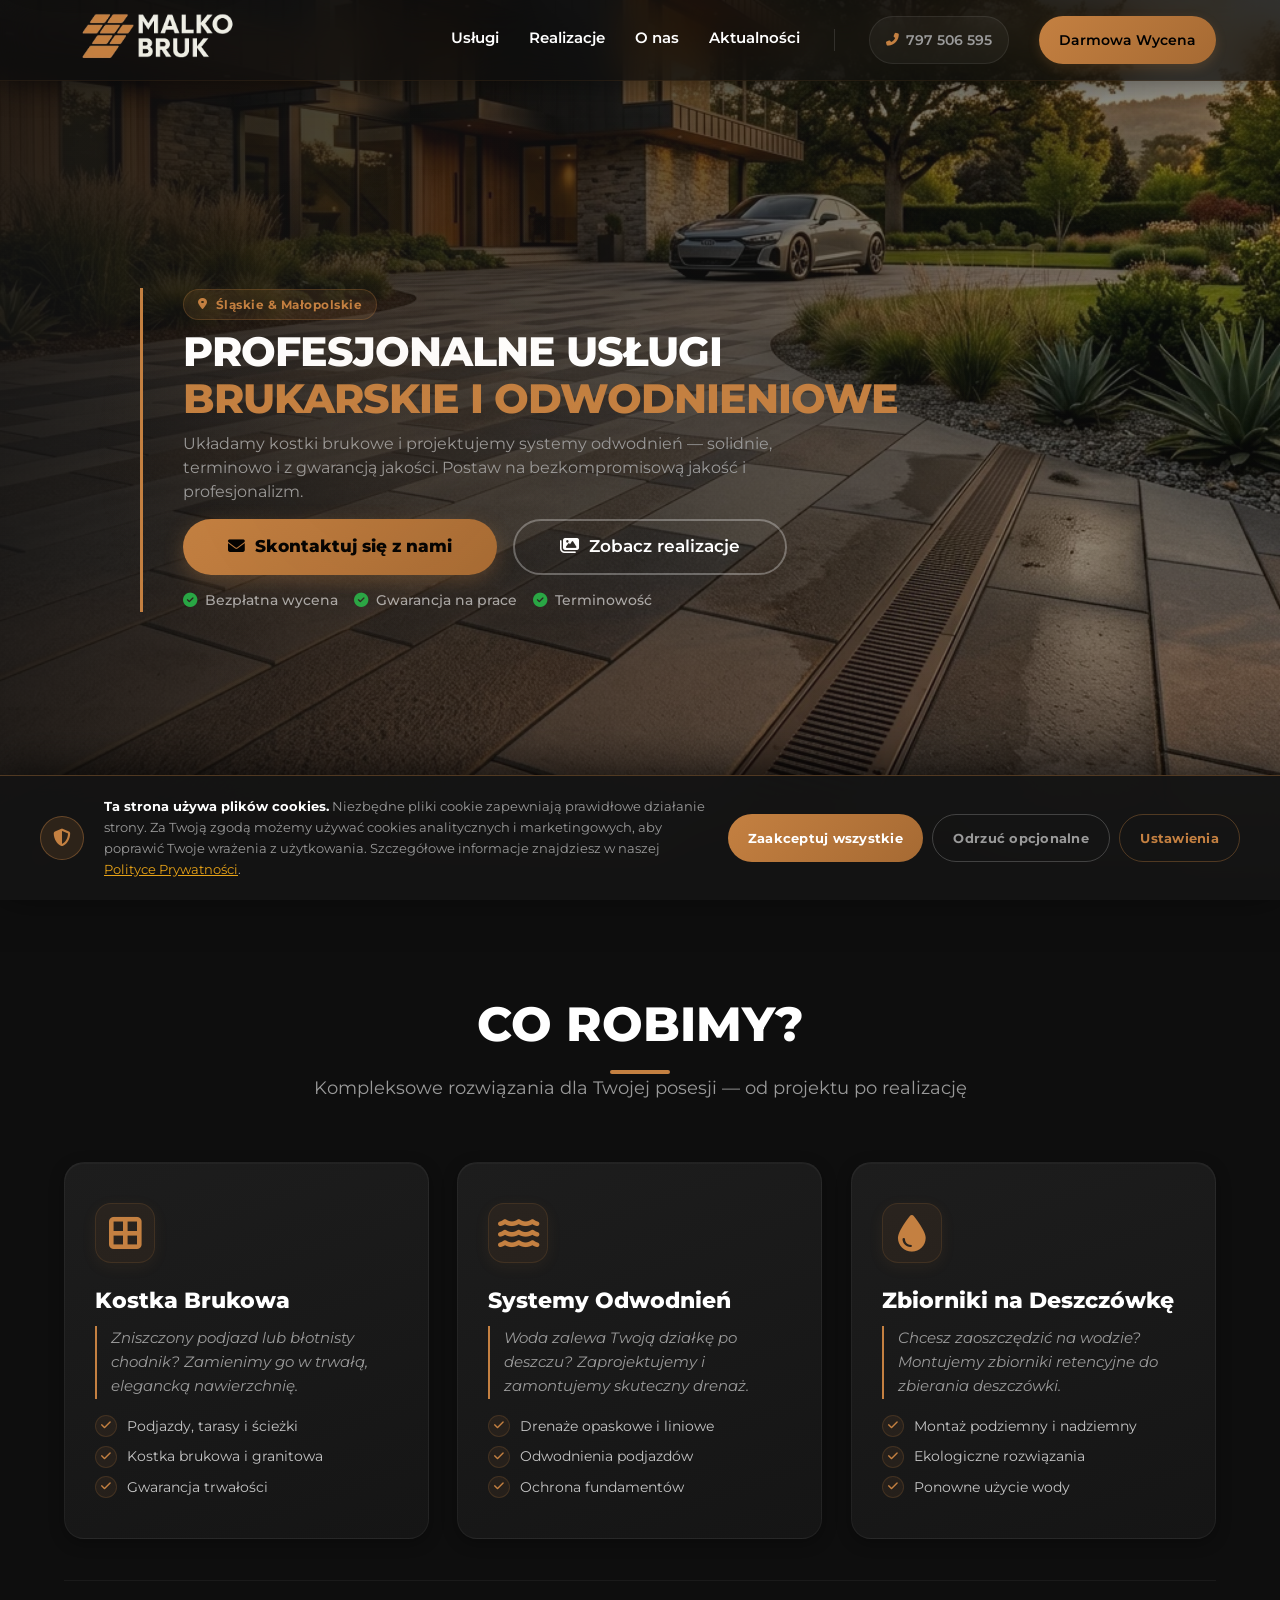
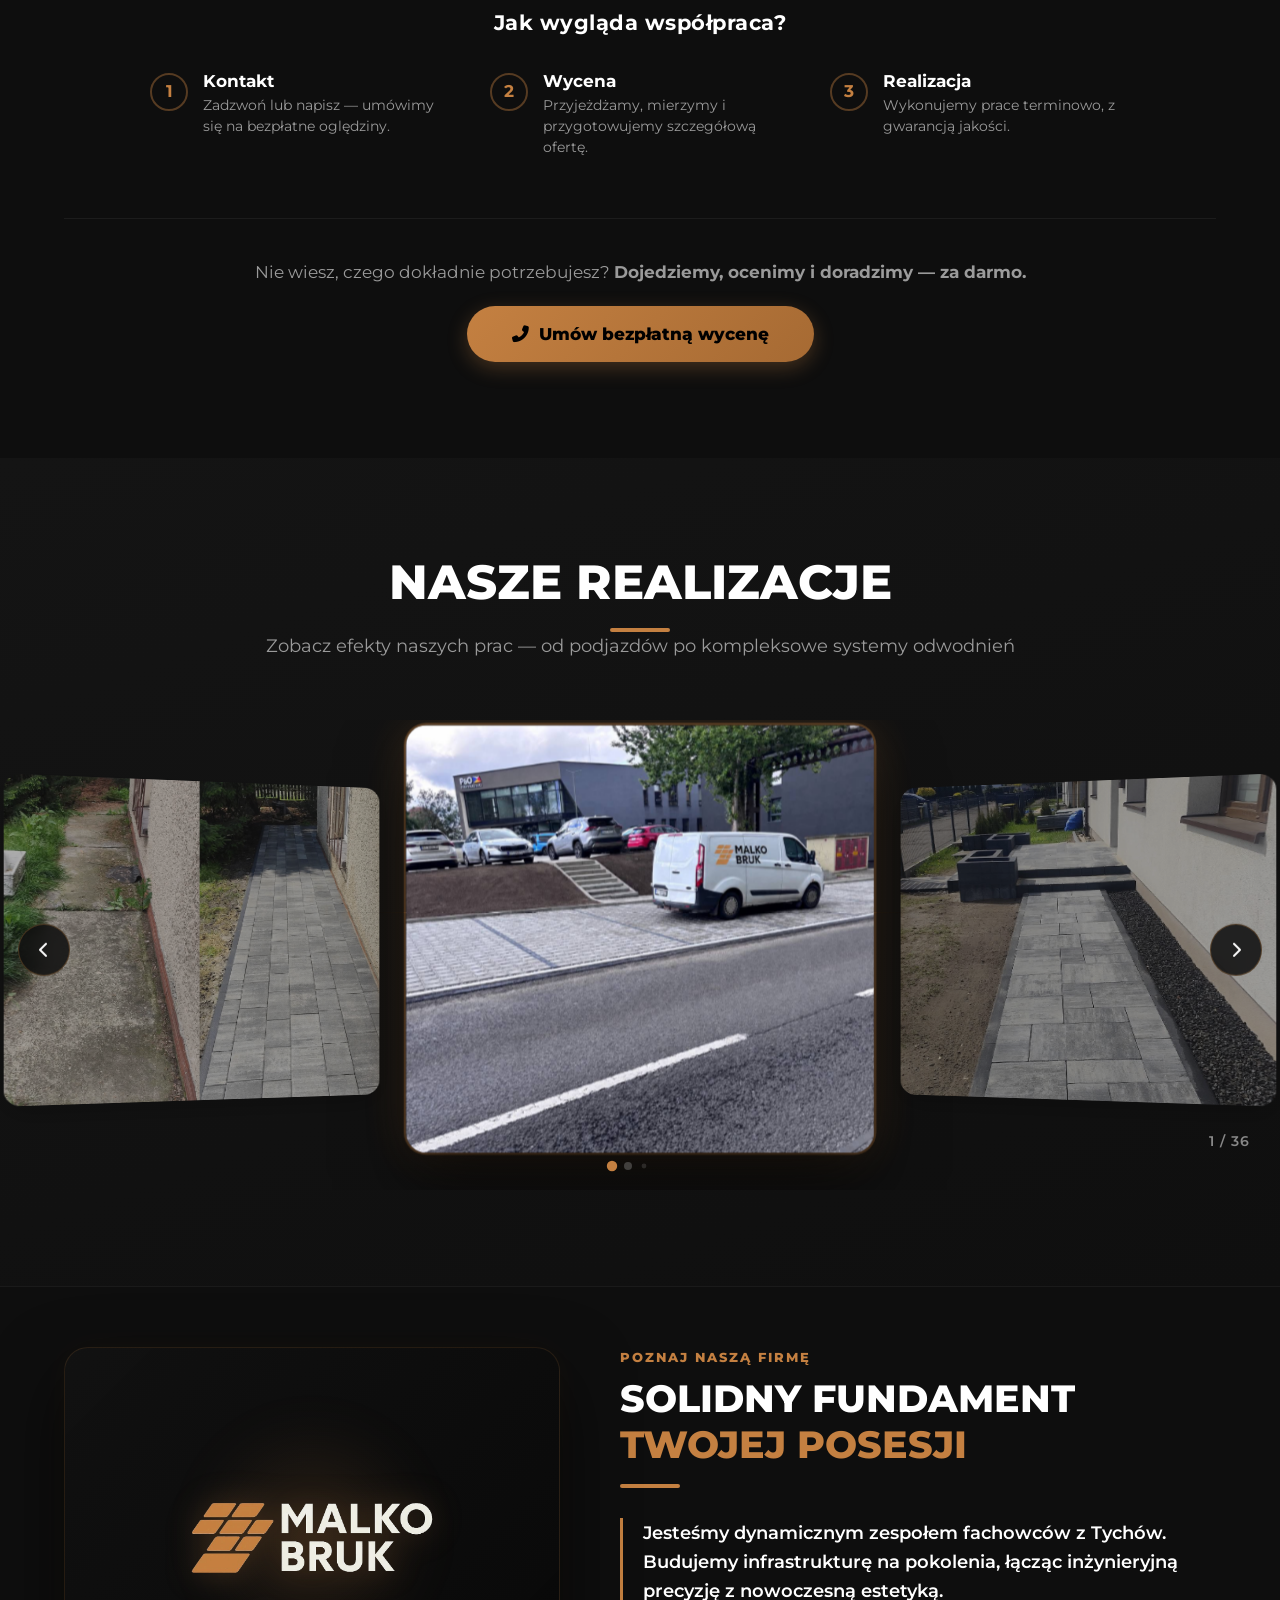
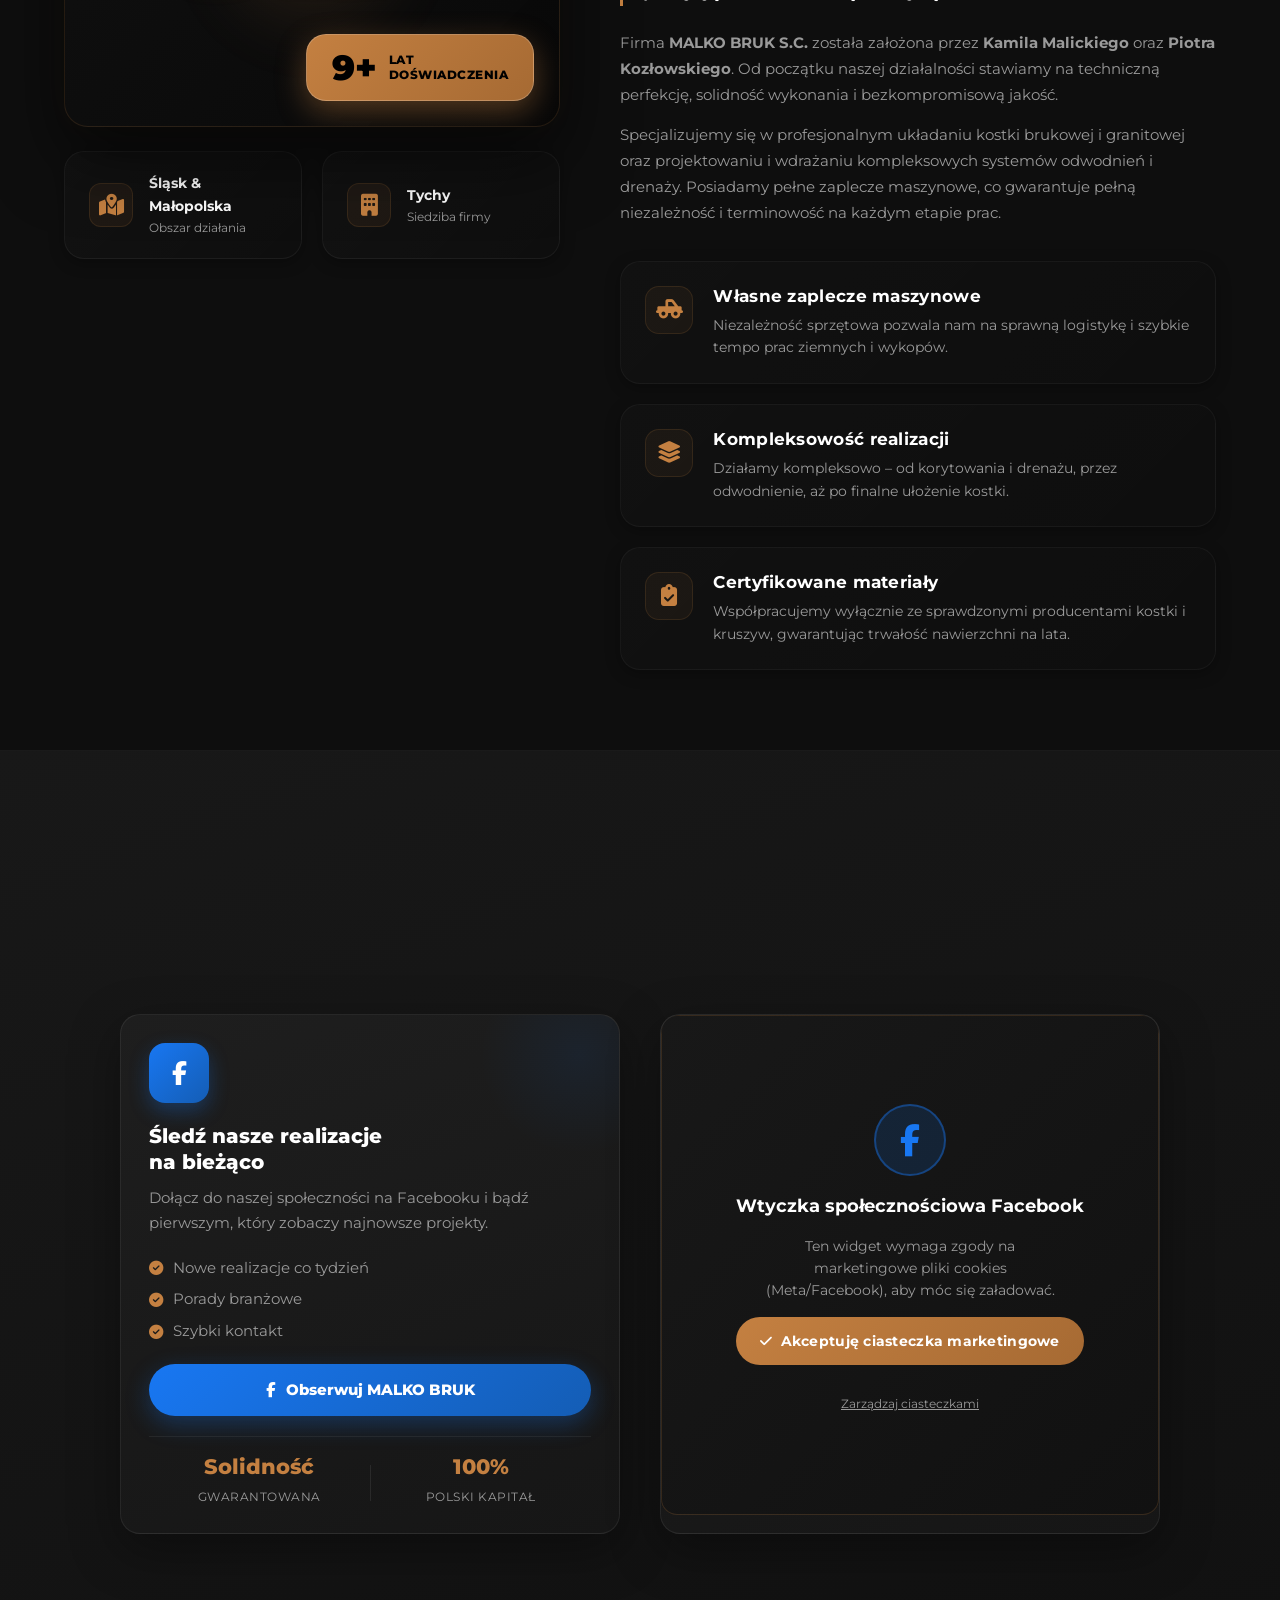
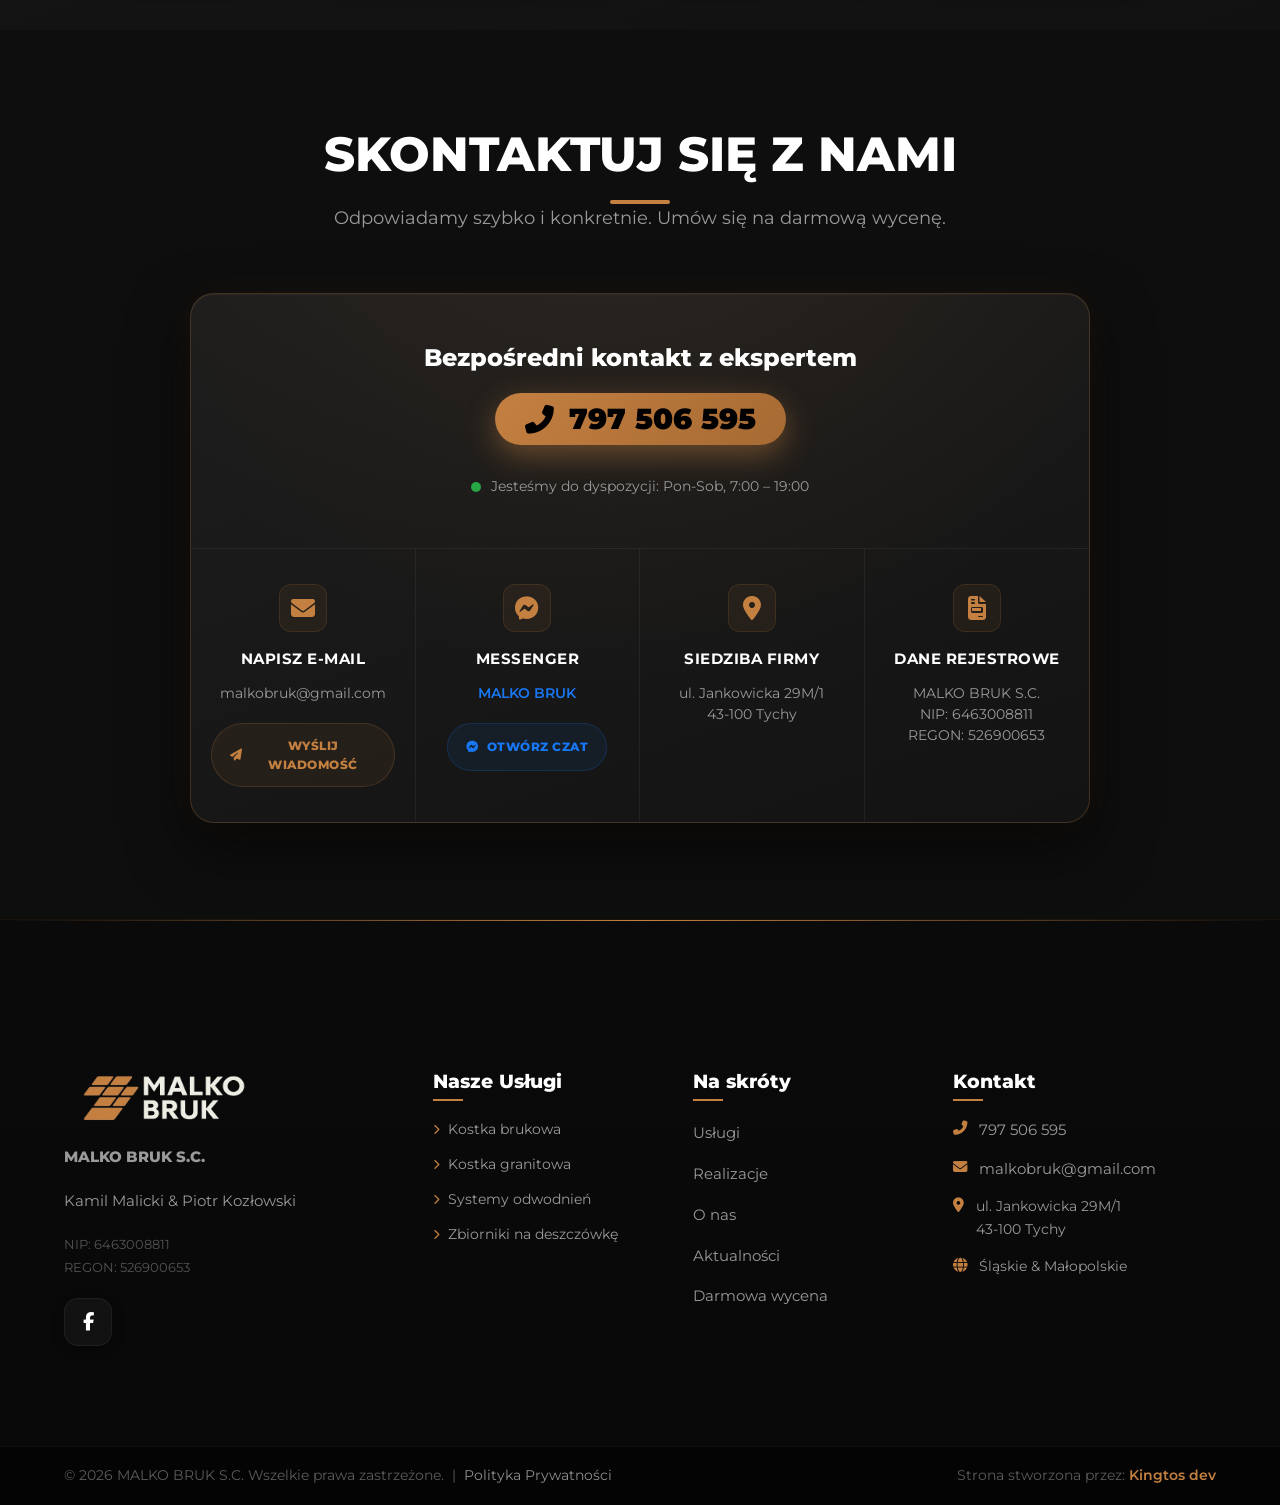
==== commit d1f9d099: "Aktualizacja strony: WebP images, realizacje folder, polityka prywatnosci, htaccess, nowe style i sk" ====
--- a/index.html
+++ b/index.html
@@ -7,17 +7,74 @@
     <title>MALKO BRUK | Profesjonalne Usługi Brukarskie i Odwodnieniowe</title>
     <meta name="description"
         content="Firma MALKO BRUK oferuje kompleksowe usługi brukarskie, układanie kostki, odwodnienia terenu i prace ziemne. Zaufaj profesjonalistom.">
+    <meta name="robots" content="index, follow">
+    <link rel="canonical" href="https://malko-bruk.pl/">
     <meta property="og:title" content="MALKO BRUK | Profesjonalne Usługi Brukarskie i Odwodnieniowe">
     <meta property="og:description"
         content="Kompleksowe usługi brukarskie, układanie kostki, odwodnienia terenu. Działamy na Śląsku i w Małopolsce.">
     <meta property="og:type" content="website">
-    <meta property="og:image" content="malko.png">
-    <link rel="icon" type="image/png" href="logo.png">
-    <link rel="stylesheet" href="style.css?v=14">
+    <meta property="og:url" content="https://malko-bruk.pl/">
+    <meta property="og:image" content="https://malko-bruk.pl/malko_logo_napis.webp">
+    <meta property="og:image:width" content="1200">
+    <meta property="og:image:height" content="630">
+    <meta property="og:locale" content="pl_PL">
+    <link rel="icon" type="image/webp" href="logo.webp">
+    
+    <!-- Preconnect & Preload -->
+    <link rel="preconnect" href="https://fonts.googleapis.com">
+    <link rel="preconnect" href="https://fonts.gstatic.com" crossorigin>
+    <link rel="preload" as="image" href="malko_hero_tlo.webp">
+    
+    <link rel="stylesheet" href="style.css?v=18">
     <link
         href="https://fonts.googleapis.com/css2?family=Montserrat:wght@300;400;600;800&family=Roboto:wght@400;700&display=swap"
         rel="stylesheet">
     <link rel="stylesheet" href="https://cdnjs.cloudflare.com/ajax/libs/font-awesome/6.4.0/css/all.min.css">
+    <script type="application/ld+json">
+    {
+        "@context": "https://schema.org",
+        "@type": "HomeAndConstructionBusiness",
+        "name": "MALKO BRUK S.C.",
+        "alternateName": "MALKO BRUK",
+        "url": "https://malko-bruk.pl",
+        "logo": "https://malko-bruk.pl/malko_logo_napis.webp",
+        "image": "https://malko-bruk.pl/malko_logo_napis.webp",
+        "description": "Profesjonalne usługi brukarskie, układanie kostki brukowej i granitowej, systemy odwodnień i drenaże. Działamy na Śląsku i w Małopolsce.",
+        "telephone": "+48797506595",
+        "email": "malkobruk@gmail.com",
+        "address": {
+            "@type": "PostalAddress",
+            "streetAddress": "ul. Jankowicka 29M/1",
+            "addressLocality": "Tychy",
+            "postalCode": "43-100",
+            "addressCountry": "PL",
+            "addressRegion": "Śląskie"
+        },
+        "geo": {
+            "@type": "GeoCoordinates",
+            "latitude": 50.1225,
+            "longitude": 18.9973
+        },
+        "openingHoursSpecification": [
+            {
+                "@type": "OpeningHoursSpecification",
+                "dayOfWeek": ["Monday","Tuesday","Wednesday","Thursday","Friday","Saturday"],
+                "opens": "07:00",
+                "closes": "19:00"
+            }
+        ],
+        "areaServed": [
+            { "@type": "State", "name": "Śląskie" },
+            { "@type": "State", "name": "Małopolskie" }
+        ],
+        "priceRange": "łł",
+        "currenciesAccepted": "PLN",
+        "paymentAccepted": "Cash, Bank Transfer",
+        "sameAs": [
+            "https://www.facebook.com/profile.php?id=61573181715064"
+        ]
+    }
+    </script>
 </head>
 
 <body>
@@ -25,7 +82,7 @@
     <nav class="navbar" aria-label="Główna nawigacja">
         <div class="container nav-container">
             <a href="#" class="logo-link" aria-label="Strona główna MALKO BRUK">
-                <img src="malko.png" alt="MALKO BRUK - Logo firmy brukarskiej ze Śląska" width="150" height="55" class="main-logo">
+                <img src="malko_logo_napis.webp" alt="MALKO BRUK - Logo firmy brukarskiej ze Śląska" width="150" height="55" class="main-logo">
             </a>
             <div class="nav-links">
                 <a href="#uslugi">Usługi</a>
@@ -165,42 +222,7 @@
 
         <div class="carousel-root" id="carouselRoot">
             <div class="carousel-track" id="carouselTrack">
-                <div class="carousel-item" data-index="0">
-                    <img src="realizacja.jpg" width="800" height="600" alt="Podjazd z kostki brukowej, Śląsk" loading="lazy">
-                    <div class="carousel-item-overlay"><i class="fas fa-search-plus" aria-hidden="true"></i></div>
-                </div>
-                <div class="carousel-item" data-index="1">
-                    <img src="realizacja2.jpg" width="800" height="600" alt="Nowoczesny taras z kostki betonowej, Tychy" loading="lazy">
-                    <div class="carousel-item-overlay"><i class="fas fa-search-plus" aria-hidden="true"></i></div>
-                </div>
-                <div class="carousel-item" data-index="2">
-                    <img src="realizacja3.jpg" width="800" height="600" alt="Elegancki chodnik przydomowy, Małopolska" loading="lazy">
-                    <div class="carousel-item-overlay"><i class="fas fa-search-plus" aria-hidden="true"></i></div>
-                </div>
-                <div class="carousel-item" data-index="3">
-                    <img src="realizacja4.jpg" width="800" height="600" alt="Podjazd z kostki granitowej premium" loading="lazy">
-                    <div class="carousel-item-overlay"><i class="fas fa-search-plus" aria-hidden="true"></i></div>
-                </div>
-                <div class="carousel-item" data-index="4">
-                    <img src="realizacja5.jpg" width="800" height="600" alt="System odwodnienia liniowego na podjeździe" loading="lazy">
-                    <div class="carousel-item-overlay"><i class="fas fa-search-plus" aria-hidden="true"></i></div>
-                </div>
-                <div class="carousel-item" data-index="5">
-                    <img src="realizacja6.jpg" width="800" height="600" alt="Trwały podjazd z kostki brukowej przed domem" loading="lazy">
-                    <div class="carousel-item-overlay"><i class="fas fa-search-plus" aria-hidden="true"></i></div>
-                </div>
-                <div class="carousel-item" data-index="6">
-                    <img src="realizacja7.jpg" width="800" height="600" alt="Nowoczesne ogrodzenie panelowe z bramą" loading="lazy">
-                    <div class="carousel-item-overlay"><i class="fas fa-search-plus" aria-hidden="true"></i></div>
-                </div>
-                <div class="carousel-item" data-index="7">
-                    <img src="realizacja8.jpg" width="800" height="600" alt="Taras ogrodowy z dużych płyt betonowych" loading="lazy">
-                    <div class="carousel-item-overlay"><i class="fas fa-search-plus" aria-hidden="true"></i></div>
-                </div>
-                <div class="carousel-item" data-index="8">
-                    <img src="realizacja9.jpg" width="800" height="600" alt="Drenaż opaskowy wokół fundamentów domu" loading="lazy">
-                    <div class="carousel-item-overlay"><i class="fas fa-search-plus" aria-hidden="true"></i></div>
-                </div>
+                <!-- Zdjęcia realizowane dynamicznie przez JavaScript z folderu realizacje/ -->
             </div>
             <button class="carousel-btn carousel-prev" id="carouselPrev" aria-label="Poprzednie">
                 <i class="fas fa-chevron-left"></i>
@@ -208,8 +230,10 @@
             <button class="carousel-btn carousel-next" id="carouselNext" aria-label="Następne">
                 <i class="fas fa-chevron-right"></i>
             </button>
-            <div class="carousel-dots" id="carouselDots"></div>
-            <div class="carousel-counter" id="carouselCounter">1 / 9</div>
+            <div class="carousel-dots-container">
+                <div class="carousel-dots" id="carouselDots"></div>
+            </div>
+            <div class="carousel-counter" id="carouselCounter"></div>
         </div>
 
     </section>
@@ -224,7 +248,7 @@
                     <div class="about-logo-card">
                         <div class="about-logo-glowing-back"></div>
                         <div class="about-logo-inner">
-                            <img src="malko.png" width="300" height="150" alt="Logo MALKO BRUK w Tychach" class="about-logo-img">
+                            <img src="malko_logo_napis.webp" width="300" height="150" alt="Logo MALKO BRUK w Tychach" class="about-logo-img">
                         </div>
                         <div class="experience-badge">
                             <span class="badge-num">9+</span>
@@ -319,7 +343,7 @@
                             <li><i class="fas fa-check-circle"></i> Szybki kontakt</li>
                         </ul>
                         <a href="https://www.facebook.com/profile.php?id=61573181715064" target="_blank"
-                            class="fb-cta-btn">
+                            rel="noopener noreferrer" class="fb-cta-btn">
                             <i class="fab fa-facebook-f"></i> Obserwuj MALKO BRUK
                         </a>
                         <div class="fb-cta-stats">
@@ -331,12 +355,7 @@
                 </div>
                 <div class="news-fb-col">
                     <div class="fb-widget-wrapper" id="fbWidgetWrapper">
-                        <iframe id="fbWidget" title="Profil MALKO BRUK na Facebooku"
-                            src="https://www.facebook.com/plugins/page.php?href=https%3A%2F%2Fwww.facebook.com%2Fprofile.php%3Fid%3D61573181715064&tabs=timeline&width=500&height=800&small_header=true&adapt_container_width=false&hide_cover=false&show_facepile=true&appId"
-                            width="100%" height="100%"
-                            style="border:none;overflow:hidden;display:block;width:100%;height:100%;min-height:500px;"
-                            scrolling="yes" frameborder="0" allowfullscreen="true" loading="lazy"
-                            allow="autoplay; clipboard-write; encrypted-media; picture-in-picture; web-share"></iframe>
+                        <!-- Facebook widget jest ładowany dynamicznie przez JS po udzieleniu zgody -->
                     </div>
                 </div>
             </div>
@@ -372,8 +391,8 @@
                     <div class="clean-info-item">
                         <i class="fab fa-facebook-messenger"></i>
                         <h4>Messenger</h4>
-                        <a href="https://www.facebook.com/profile.php?id=61573181715064" target="_blank" class="contact-link fb-link">MALKO BRUK</a>
-                        <a href="https://www.facebook.com/profile.php?id=61573181715064" target="_blank" class="contact-action-link fb-action"><i class="fab fa-facebook-messenger"></i> Otwórz czat</a>
+                        <a href="https://www.facebook.com/profile.php?id=61573181715064" target="_blank" rel="noopener noreferrer" class="contact-link fb-link">MALKO BRUK</a>
+                        <a href="https://www.facebook.com/profile.php?id=61573181715064" target="_blank" rel="noopener noreferrer" class="contact-action-link fb-action"><i class="fab fa-facebook-messenger"></i> Otwórz czat</a>
                     </div>
                     <div class="clean-info-item">
                         <i class="fas fa-map-marker-alt"></i>
@@ -395,7 +414,7 @@
         <div class="footer-inner">
             <div class="container footer-grid">
                 <div class="footer-col footer-logo-box">
-                    <img src="malko.png" width="200" height="100" alt="MALKO BRUK S.C. Tychy" class="footer-logo" loading="lazy">
+                    <img src="malko_logo_napis.webp" width="200" height="100" alt="MALKO BRUK S.C. Tychy" class="footer-logo" loading="lazy">
                     <p class="footer-company-name">MALKO BRUK S.C.</p>
                     <p class="footer-company-sub">Kamil Malicki &amp; Piotr Kozłowski</p>
                     <div class="footer-legal">
@@ -404,7 +423,7 @@
                     </div>
                     <div class="social-links">
                         <a href="https://www.facebook.com/profile.php?id=61573181715064" target="_blank"
-                            class="social-icon" aria-label="Facebook"><i class="fab fa-facebook-f"></i></a>
+                            rel="noopener noreferrer" class="social-icon" aria-label="Facebook"><i class="fab fa-facebook-f"></i></a>
                     </div>
                 </div>
                 <div class="footer-col">
@@ -440,8 +459,8 @@
         </div>
         <div class="footer-bottom">
             <div class="container footer-bottom-inner">
-                <p>&copy; 2026 MALKO BRUK S.C. Wszelkie prawa zastrzeżone.</p>
-                <p class="credit">Strona stworzona przez: <a href="https://kingtos.pl" target="_blank">Kingtos dev</a>
+                <p>&copy; 2026 MALKO BRUK S.C. Wszelkie prawa zastrzeżone. &nbsp;|&nbsp; <a href="polityka-prywatnosci.html" style="color:rgba(255,255,255,0.55); text-decoration:none; transition:color 0.2s;" onmouseover="this.style.color='#e8a317'" onmouseout="this.style.color='rgba(255,255,255,0.55)'">Polityka Prywatności</a></p>
+                <p class="credit">Strona stworzona przez: <a href="https://kingtos.pl" target="_blank" rel="noopener noreferrer">Kingtos dev</a>
                 </p>
             </div>
         </div>
@@ -456,7 +475,96 @@
         <div class="lightbox-counter" id="lightboxCounter" aria-live="polite"></div>
     </div>
 
-    <script src="script.js?v=4" defer></script>
+    <!-- ===== COOKIE CONSENT SYSTEM ===== -->
+
+    <!-- Baner cookies -->
+    <div class="cookie-banner" id="cookieBanner" role="dialog" aria-label="Informacja o plikach cookies" aria-live="polite" aria-hidden="true">
+        <div class="cookie-banner-content">
+            <div class="cookie-banner-icon"><i class="fas fa-shield-alt" aria-hidden="true"></i></div>
+            <div class="cookie-banner-text">
+                <p><strong>Ta strona używa plików cookies.</strong> Niezbędne pliki cookie zapewniają prawidłowe działanie strony. Za Twoją zgodą możemy używać cookies analitycznych i marketingowych, aby poprawić Twoje wrażenia z użytkowania. Szczegółowe informacje znajdziesz w naszej <a href="polityka-prywatnosci.html" style="color:#e8a317; text-decoration:underline;">Polityce Prywatności</a>.</p>
+            </div>
+            <div class="cookie-banner-actions">
+                <button class="cookie-btn cookie-btn-accept" id="cookieAcceptAll">Zaakceptuj wszystkie</button>
+                <button class="cookie-btn cookie-btn-reject" id="cookieRejectAll">Odrzuć opcjonalne</button>
+                <button class="cookie-btn cookie-btn-settings" id="cookieOpenSettings">Ustawienia</button>
+            </div>
+        </div>
+    </div>
+
+    <!-- Modal ustawień szczegółowych -->
+    <div class="cookie-modal-overlay" id="cookieModalOverlay" role="dialog" aria-label="Ustawienia plików cookies" aria-modal="true" aria-hidden="true">
+        <div class="cookie-modal">
+            <div class="cookie-modal-header">
+                <div class="cookie-modal-title-group">
+                    <i class="fas fa-shield-alt" aria-hidden="true"></i>
+                    <h2>Ustawienia Plików Cookies</h2>
+                </div>
+                <button class="cookie-modal-close" id="cookieModalClose" aria-label="Zamknij ustawienia cookies">
+                    <i class="fas fa-times" aria-hidden="true"></i>
+                </button>
+            </div>
+            <div class="cookie-modal-body">
+                <p class="cookie-modal-intro">Zarządzaj swoimi preferencjami dotyczącymi plików cookies. Możesz w każdej chwili zmienić swoje ustawienia, klikając ikonę tarczy w lewym dolnym rogu ekranu.</p>
+
+                <!-- Niezbędne -->
+                <div class="cookie-category">
+                    <div class="cookie-category-header">
+                        <div class="cookie-category-info">
+                            <h3>Niezbędne</h3>
+                            <p>Wymagane do prawidłowego działania strony. Nie mogą być wyłączone.</p>
+                        </div>
+                        <div class="cookie-switch-wrapper">
+                            <span class="cookie-switch-label">Zawsze włączone</span>
+                            <div class="cookie-switch cookie-switch-locked" aria-disabled="true">
+                                <div class="cookie-switch-knob"></div>
+                            </div>
+                        </div>
+                    </div>
+                </div>
+
+                <!-- Analityczne -->
+                <div class="cookie-category">
+                    <div class="cookie-category-header">
+                        <div class="cookie-category-info">
+                            <h3>Analityczne</h3>
+                            <p>Pomagają nam zrozumieć, jak odwiedzający korzystają z naszej strony (np. Google Analytics).</p>
+                        </div>
+                        <label class="cookie-switch" role="switch" aria-label="Ciasteczka analityczne">
+                            <input type="checkbox" id="consentAnalytical" class="cookie-switch-input">
+                            <div class="cookie-switch-knob"></div>
+                        </label>
+                    </div>
+                </div>
+
+                <!-- Marketingowe -->
+                <div class="cookie-category">
+                    <div class="cookie-category-header">
+                        <div class="cookie-category-info">
+                            <h3>Marketingowe</h3>
+                            <p>Umożliwiają wyświetlanie treści z mediów społecznościowych (np. widżet profilu Facebook / Meta).</p>
+                        </div>
+                        <label class="cookie-switch" role="switch" aria-label="Ciasteczka marketingowe">
+                            <input type="checkbox" id="consentMarketing" class="cookie-switch-input">
+                            <div class="cookie-switch-knob"></div>
+                        </label>
+                    </div>
+                </div>
+            </div>
+            <div class="cookie-modal-footer">
+                <button class="cookie-btn cookie-btn-reject" id="cookieModalReject">Odrzuć opcjonalne</button>
+                <button class="cookie-btn cookie-btn-save" id="cookieSaveSettings">Zapisz wybrane</button>
+                <button class="cookie-btn cookie-btn-accept" id="cookieModalAcceptAll">Zaakceptuj wszystkie</button>
+            </div>
+        </div>
+    </div>
+
+    <!-- Pływający przycisk ustawień cookies -->
+    <button class="cookie-float-btn" id="cookieFloatBtn" aria-label="Zarządzaj ustawieniami cookies">
+        <i class="fas fa-shield-alt" aria-hidden="true"></i>
+    </button>
+
+    <script src="script.js?v=8" defer></script>
 </body>
 
 </html>
--- a/style.css
+++ b/style.css
@@ -8,12 +8,12 @@
     --bg-card-hover: #202020;
     --text-main: #ffffff;
     --text-muted: #9a9a9a;
-    --transition: all 0.4s cubic-bezier(0.4, 0, 0.2, 1);
+    --transition: transform 0.4s cubic-bezier(0.4, 0, 0.2, 1), opacity 0.4s cubic-bezier(0.4, 0, 0.2, 1), background-color 0.4s cubic-bezier(0.4, 0, 0.2, 1), border-color 0.4s cubic-bezier(0.4, 0, 0.2, 1), box-shadow 0.4s cubic-bezier(0.4, 0, 0.2, 1), color 0.4s cubic-bezier(0.4, 0, 0.2, 1);
     --shadow-sm: 0 4px 15px rgba(0, 0, 0, 0.3);
     --shadow-md: 0 15px 40px rgba(0, 0, 0, 0.45);
     --shadow-lg: 0 30px 70px rgba(0, 0, 0, 0.6);
     --shadow-glow: 0 10px 40px rgba(196, 128, 65, 0.25);
-    
+
     /* Fluid Typography & Spacing */
     --font-size-base: clamp(1rem, 0.95vw + 0.8rem, 1.125rem);
     --font-size-h1: clamp(2.2rem, 4vw + 1rem, 4.5rem);
@@ -50,7 +50,7 @@
     left: 0;
     width: 100%;
     height: 100%;
-    background-image: url('logo.png');
+    background-image: url('logo.webp');
     background-repeat: repeat;
     background-size: 80px;
     opacity: 0.03;
@@ -87,12 +87,40 @@
     line-height: 1.2;
 }
 
-h1 { font-size: var(--font-size-h1); }
-h2 { font-size: var(--font-size-h2); }
-h3 { font-size: var(--font-size-h3); }
+h1 {
+    font-size: var(--font-size-h1);
+}
+
+h2 {
+    font-size: var(--font-size-h2);
+}
+
+h3 {
+    font-size: var(--font-size-h3);
+}
 
 .highlight {
     color: var(--primary-color);
+}
+
+/* Accessibility Skip Link */
+.skip-link {
+    position: absolute;
+    top: -100px;
+    left: 20px;
+    background: var(--primary-color);
+    color: #000;
+    padding: 12px 24px;
+    z-index: 2000;
+    transition: top 0.3s ease;
+    text-decoration: none;
+    font-weight: 800;
+    border-radius: 30px;
+    box-shadow: var(--shadow-md);
+}
+
+.skip-link:focus {
+    top: 20px;
 }
 
 /* Navbar */
@@ -184,7 +212,8 @@
     display: inline-flex;
     align-items: center;
     justify-content: center;
-    gap: 10px; /* Modern spacing between icon and text */
+    gap: 10px;
+    /* Modern spacing between icon and text */
     border-radius: 50px;
     font-weight: 800;
     text-decoration: none;
@@ -261,14 +290,18 @@
 /* Modern Hero Section */
 .hero {
     height: 100vh;
-    min-height: 520px; /* Prevent overflow on small laptop screens */
+    height: 100dvh;
+    min-height: 520px;
+    /* Prevent overflow on small laptop screens */
     position: relative;
     overflow: hidden;
     display: flex;
     align-items: center;
-    padding-top: 80px; /* Align perfectly with navbar */
-    padding-bottom: 110px; /* Prevents hero content from overlapping the bottom fluid divider */
-    background-color: #121212;
+    padding-top: 80px;
+    /* Align perfectly with navbar */
+    padding-bottom: 80px;
+    background-color: var(--bg-dark);
+    box-sizing: border-box;
 }
 
 .services {
@@ -278,24 +311,25 @@
 /* Paving-style Transition Divider (Realistic Running Bond / Interlocking Bricks) */
 .paving-divider {
     position: absolute;
-    top: -18px; /* Positioned slightly lower to align line with background image edge */
+    top: -18px;
+    /* Positioned slightly lower to align line with background image edge */
     left: 0;
     width: 100%;
-    height: 56px; /* Optimized height for natural brick paving aspect ratios */
+    height: 56px;
+    /* Optimized height for natural brick paving aspect ratios */
     background-image: url("data:image/svg+xml,%3Csvg xmlns='http://www.w3.org/2000/svg' viewBox='0 0 120 30' preserveAspectRatio='none'%3E%3Cdefs%3E%3ClinearGradient id='goldGrad' x1='0%25' y1='0%25' x2='100%25' y2='0%25'%3E%3Cstop offset='0%25' stop-color='%23C48041' stop-opacity='0.45' /%3E%3Cstop offset='30%25' stop-color='%23e59850' stop-opacity='0.95' /%3E%3Cstop offset='70%25' stop-color='%23f5ba82' stop-opacity='0.95' /%3E%3Cstop offset='100%25' stop-color='%23C48041' stop-opacity='0.45' /%3E%3C/linearGradient%3E%3ClinearGradient id='bgGrad' x1='0%25' y1='0%25' x2='0%25' y2='100%25'%3E%3Cstop offset='0%25' stop-color='%230e0e0e' stop-opacity='0.95' /%3E%3Cstop offset='50%25' stop-color='%230e0e0e' stop-opacity='0.6' /%3E%3Cstop offset='100%25' stop-color='%230e0e0e' stop-opacity='0' /%3E%3C/linearGradient%3E%3ClinearGradient id='jointGrad' x1='0%25' y1='0%25' x2='0%25' y2='100%25'%3E%3Cstop offset='0%25' stop-color='%23C48041' stop-opacity='0.3' /%3E%3Cstop offset='100%25' stop-color='%23C48041' stop-opacity='0.02' /%3E%3C/linearGradient%3E%3C/defs%3E%3Cpath d='M 0,30 V 10 H 13 Q 15,10 15,8 V 2 Q 15,0 17,0 H 43 Q 45,0 45,2 V 8 Q 45,10 47,10 H 73 Q 75,10 75,8 V 2 Q 75,0 77,0 H 103 Q 105,0 105,2 V 8 Q 105,10 107,10 H 120 V 30 Z' fill='url(%23bgGrad)' /%3E%3Cpath d='M 0,10 H 13 Q 15,10 15,8 V 2 Q 15,0 17,0 H 43 Q 45,0 45,2 V 8 Q 45,10 47,10 H 73 Q 75,10 75,8 V 2 Q 75,0 77,0 H 103 Q 105,0 105,2 V 8 Q 105,10 107,10 H 120' fill='none' stroke='url(%23goldGrad)' stroke-width='1.5' vector-effect='non-scaling-stroke' /%3E%3Cpath d='M 0,10 H 120 M 0,20 H 120' fill='none' stroke='url(%23jointGrad)' stroke-width='0.75' vector-effect='non-scaling-stroke' /%3E%3Cpath d='M 0,10 V 20 M 30,10 V 20 M 60,10 V 20 M 90,10 V 20 M 120,10 V 20 M 15,20 V 30 M 45,20 V 30 M 75,20 V 30 M 105,20 V 30' fill='none' stroke='url(%23jointGrad)' stroke-width='0.75' vector-effect='non-scaling-stroke' /%3E%3C/svg%3E");
     background-size: 224px 100%;
     background-repeat: repeat-x;
     z-index: 10;
     filter: drop-shadow(0 -4px 10px rgba(196, 128, 65, 0.4)) drop-shadow(0 6px 15px rgba(0, 0, 0, 0.65));
     opacity: 0;
-    animation: fadeInUpDivider 1.2s cubic-bezier(0.4, 0, 0.2, 1) 0.6s forwards;
-}
-
-@keyframes fadeInUpDivider {
-    to {
-        opacity: 1;
-        transform: translateY(0);
-    }
+    transform: translateY(15px);
+    transition: opacity 0.5s cubic-bezier(0.16, 1, 0.3, 1), transform 0.5s cubic-bezier(0.16, 1, 0.3, 1);
+}
+
+.paving-divider.visible {
+    opacity: 1;
+    transform: translateY(0);
 }
 
 .hero-bg {
@@ -304,11 +338,15 @@
     left: 0;
     width: 100%;
     height: 100%;
-    background-image: url("./malko_final_hero_bg_1778776391255.png");
+    background-image: url("./malko_hero_tlo.webp");
     background-size: cover;
     background-position: center;
     z-index: 0;
     animation: slowZoom 20s infinite alternate;
+    -webkit-mask-image: linear-gradient(to bottom, black var(--hero-fade, 85%), transparent 100%);
+    mask-image: linear-gradient(to bottom, black var(--hero-fade, 85%), transparent 100%);
+    will-change: transform;
+    transform: translateZ(0);
 }
 
 .hero-overlay {
@@ -324,13 +362,15 @@
 .hero-content {
     position: relative;
     z-index: 2;
-    max-width: 1000px; /* Increased from 800px to allow text to expand horizontally and prevent 4-line wrapping */
+    max-width: 1000px;
+    /* Increased from 800px to allow text to expand horizontally and prevent 4-line wrapping */
     border-left: 3px solid var(--primary-color);
     padding-left: 40px;
 }
 
 .hero h1 {
-    font-size: clamp(2rem, 3.2vw, 3.2rem); /* Optimized to prevent wrapping while remaining bold and proud */
+    font-size: clamp(2rem, 3.2vw, 3.2rem);
+    /* Optimized to prevent wrapping while remaining bold and proud */
     line-height: 1.15;
     margin-bottom: 0.6rem;
     text-transform: uppercase;
@@ -499,46 +539,7 @@
     color: var(--text-main);
 }
 
-.service-pain {
-    font-style: italic;
-    color: rgba(255, 255, 255, 0.5) !important;
-    border-left: 2px solid var(--primary-color);
-    padding-left: 14px;
-    margin-bottom: 20px;
-    font-size: 0.9rem;
-    line-height: 1.5;
-}
-
-.service-features {
-    list-style: none;
-    padding: 0;
-    margin: 20px 0 0 0;
-    display: flex;
-    flex-direction: column;
-    gap: 10px;
-}
-
-.service-features li {
-    display: flex;
-    align-items: center;
-    gap: 10px;
-    font-size: 0.9rem;
-    color: var(--text-muted);
-}
-
-.service-features li i {
-    color: var(--primary-color);
-    font-size: 0.8rem;
-    background: rgba(196, 128, 65, 0.08);
-    width: 22px;
-    height: 22px;
-    border-radius: 50%;
-    display: flex;
-    align-items: center;
-    justify-content: center;
-    border: 1px solid rgba(196, 128, 65, 0.18);
-    flex-shrink: 0;
-}
+
 
 /* About Section */
 .about {
@@ -585,9 +586,12 @@
 }
 
 @keyframes floatCard {
-    0%, 100% {
+
+    0%,
+    100% {
         transform: translateY(0);
     }
+
     50% {
         transform: translateY(-6px);
     }
@@ -609,6 +613,7 @@
         transform: scale(0.9);
         opacity: 0.7;
     }
+
     100% {
         transform: scale(1.15);
         opacity: 1;
@@ -810,7 +815,7 @@
 
 .pillar-content h3 {
     font-size: 1.05rem;
-    font-weight: 750;
+    font-weight: 700;
     color: var(--text-main);
     margin-bottom: 8px;
     letter-spacing: 0.3px;
@@ -828,132 +833,9 @@
     color: rgba(255, 255, 255, 0.85);
 }
 
-.location-badge {
-    display: inline-flex;
-    align-items: center;
-    gap: 10px;
-    background: linear-gradient(135deg, rgba(196, 128, 65, 0.15) 0%, rgba(196, 128, 65, 0.05) 100%);
-    color: var(--primary-color);
-    padding: 10px 20px;
-    border-radius: 50px;
-    font-weight: 600;
-    margin-top: 30px;
-    border: 1px solid rgba(196, 128, 65, 0.25);
-    box-shadow: 0 4px 15px rgba(196, 128, 65, 0.1);
-    transition: var(--transition);
-}
-
-.location-badge:hover {
-    box-shadow: 0 8px 25px rgba(196, 128, 65, 0.2);
-    transform: translateY(-2px);
-}
-
 /* Contact Section */
-.contact-grid {
-    display: grid;
-    grid-template-columns: 1fr 1fr;
-    gap: 50px;
-}
-
-.contact-fb-link {
-    color: var(--text-muted);
-    text-decoration: none;
-    transition: color 0.3s ease;
-}
-
-.contact-fb-link:hover {
-    color: var(--primary-color);
-}
-
-.info-item {
-    display: flex;
-    gap: 20px;
-    margin-bottom: 30px;
-    align-items: flex-start;
-    transition: var(--transition);
-}
-
-.info-item:hover {
-    transform: translateX(5px);
-}
-
-.info-item i {
-    font-size: 1.3rem;
-    color: var(--primary-color);
-    background: linear-gradient(135deg, rgba(196, 128, 65, 0.15), rgba(196, 128, 65, 0.05));
-    width: 60px;
-    height: 60px;
-    display: flex;
-    align-items: center;
-    justify-content: center;
-    border-radius: 16px;
-    border: 1px solid rgba(196, 128, 65, 0.2);
-    flex-shrink: 0;
-    transition: var(--transition);
-    box-shadow: 0 4px 15px rgba(196, 128, 65, 0.1);
-}
-
-.info-item:hover i {
-    background: linear-gradient(135deg, rgba(196, 128, 65, 0.3), rgba(196, 128, 65, 0.1));
-    box-shadow: 0 8px 25px rgba(196, 128, 65, 0.2);
-    transform: scale(1.1);
-}
-
-.info-item h4 {
-    margin-bottom: 5px;
-    font-size: 1.2rem;
-}
-
-.info-item p {
-    color: var(--text-muted);
-}
-
-.call-cta-box {
-    background: linear-gradient(160deg, #1f1f1f 0%, #161616 100%);
-    padding: 50px 40px;
-    border-radius: 24px;
-    border: 1px solid rgba(196, 128, 65, 0.15);
-    text-align: center;
-    display: flex;
-    flex-direction: column;
-    justify-content: center;
-    align-items: center;
-    gap: 20px;
-    box-shadow: 0 25px 60px rgba(0, 0, 0, 0.5),
-        inset 0 1px 0 rgba(255, 255, 255, 0.05);
-    position: relative;
-    overflow: hidden;
-}
-
-.call-cta-box::before {
-    content: '';
-    position: absolute;
-    top: -50%;
-    left: -50%;
-    width: 200%;
-    height: 200%;
-    background: radial-gradient(circle at center, rgba(196, 128, 65, 0.05) 0%, transparent 60%);
-    pointer-events: none;
-}
-
-.call-cta-box h3 {
-    font-size: 1.8rem;
-    color: var(--text-main);
-}
-
-.call-cta-box p {
-    color: var(--text-muted);
-    max-width: 400px;
-}
-
-.btn-call-now {
-    font-size: 1.5rem;
-    padding: 20px 40px;
-    display: flex;
-    align-items: center;
-    gap: 15px;
-    animation: pulse 2s infinite;
-}
+
+
 
 .availability {
     display: flex;
@@ -964,13 +846,7 @@
     margin-top: 10px;
 }
 
-.status-dot {
-    width: 10px;
-    height: 10px;
-    background: #28a745;
-    border-radius: 50%;
-    box-shadow: 0 0 10px #28a745;
-}
+
 
 @keyframes pulse {
     0% {
@@ -1102,24 +978,7 @@
     margin-top: 4px;
 }
 
-.footer-bottom {
-    background: #050505;
-    padding: 25px 0;
-    border-top: 1px solid rgba(255, 255, 255, 0.05);
-}
-
-.footer-bottom .container {
-    display: flex;
-    justify-content: space-between;
-    align-items: center;
-    flex-wrap: wrap;
-    gap: 15px;
-}
-
-.footer-bottom p {
-    color: rgba(255, 255, 255, 0.4);
-    font-size: 0.9rem;
-}
+
 
 .credit a {
     color: var(--primary-color);
@@ -1146,16 +1005,8 @@
         font-size: 3.5rem;
     }
 
-    .about-container {
-        flex-direction: column;
-    }
-
     .footer-grid {
         grid-template-columns: 1fr 1fr;
-    }
-
-    .contact-grid {
-        grid-template-columns: 1fr;
     }
 }
 
@@ -1170,24 +1021,45 @@
     }
 
     .hero h1 {
-        font-size: 2.2rem;
+        font-size: clamp(1.6rem, 8.8vw, 2.2rem) !important;
+        text-align: center;
+        margin-left: 0 !important;
+        margin-right: 0 !important;
+        padding-left: 0 !important;
+        padding-right: 0 !important;
     }
 
     .hero-content {
-        padding-left: 20px;
+        padding-left: 0;
+        padding-right: 0;
+        border-left: none;
+        text-align: center;
+    }
+
+    .hero-badge {
+        margin: 20px auto 16px auto;
+        background: rgba(14, 14, 14, 0.8);
+        border: 1px solid rgba(196, 128, 65, 0.5);
+        color: #ffffff;
+        backdrop-filter: blur(10px);
+        -webkit-backdrop-filter: blur(10px);
+        box-shadow: 0 4px 15px rgba(0, 0, 0, 0.3);
+    }
+
+    .hero-badge i {
+        color: var(--primary-color);
     }
 
     .hero-description {
         font-size: 0.95rem;
+        margin-left: auto;
+        margin-right: auto;
+        text-align: center;
     }
 
     .hero-buttons {
         flex-direction: column;
-    }
-
-    .about-stats {
-        flex-direction: column;
-        width: 100%;
+        align-items: center;
     }
 
     .footer-bottom .container {
@@ -1211,9 +1083,9 @@
    ============================= */
 .reveal-el {
     opacity: 0;
-    transform: translateY(30px);
-    transition: opacity 0.7s cubic-bezier(0.4, 0, 0.2, 1),
-        transform 0.7s cubic-bezier(0.4, 0, 0.2, 1);
+    transform: translateY(15px);
+    transition: opacity 0.4s cubic-bezier(0.16, 1, 0.3, 1),
+        transform 0.4s cubic-bezier(0.16, 1, 0.3, 1);
 }
 
 .reveal-el.revealed {
@@ -1254,14 +1126,7 @@
 /* =============================
    ABOUT LOGO GLOW
    ============================= */
-.about-logo-large {
-    filter: drop-shadow(0 0 30px rgba(196, 128, 65, 0.15));
-    transition: filter 0.4s ease;
-}
-
-.about-image-side:hover .about-logo-large {
-    filter: drop-shadow(0 0 50px rgba(196, 128, 65, 0.3));
-}
+
 
 /* =============================
    SECTION DIVIDERS (wave effect)
@@ -1516,50 +1381,6 @@
     box-shadow: 0 12px 35px rgba(0, 0, 0, 0.4);
 }
 
-.fb-card-header {
-    display: flex;
-    align-items: center;
-    gap: 14px;
-    padding: 18px 20px;
-    border-bottom: 1px solid rgba(255, 255, 255, 0.05);
-    background: rgba(255, 255, 255, 0.02);
-}
-
-.fb-card-header i {
-    font-size: 1.8rem;
-    color: #1877f2;
-}
-
-.fb-card-header strong {
-    display: block;
-    font-size: 0.95rem;
-    color: var(--text-main);
-}
-
-.fb-card-header span {
-    font-size: 0.8rem;
-    color: var(--text-muted);
-}
-
-.fb-follow-btn {
-    display: flex;
-    align-items: center;
-    justify-content: center;
-    gap: 10px;
-    padding: 14px;
-    background: rgba(24, 119, 242, 0.1);
-    color: #1877f2;
-    text-decoration: none;
-    font-weight: 700;
-    font-size: 0.9rem;
-    border-top: 1px solid rgba(255, 255, 255, 0.05);
-    transition: var(--transition);
-}
-
-.fb-follow-btn:hover {
-    background: rgba(24, 119, 242, 0.2);
-}
-
 @media (max-width: 960px) {
     .news-layout {
         grid-template-columns: 1fr;
@@ -1740,7 +1561,8 @@
 
 .carousel-item {
     flex-shrink: 0;
-    width: 35%; /* Reduced from 50% for a much sleeker look on desktop */
+    width: 35%;
+    /* Reduced from 50% for a much sleeker look on desktop */
     padding: 0 16px;
     transition: all 0.6s cubic-bezier(0.25, 1, 0.5, 1);
     cursor: pointer;
@@ -1754,7 +1576,8 @@
 
 .carousel-item img {
     width: 100%;
-    height: 380px; /* Reduced from 400px to be perfectly proportioned */
+    height: 380px;
+    /* Reduced from 400px to be perfectly proportioned */
     object-fit: cover;
     border-radius: 18px;
     display: block;
@@ -1887,14 +1710,26 @@
     transform: translateY(-60%) scale(1.1);
 }
 
-.carousel-dots {
+.carousel-dots-container {
     position: absolute;
     bottom: 16px;
     left: 50%;
     transform: translateX(-50%);
+    width: 80px;
+    height: 16px;
+    overflow: hidden;
+    z-index: 10;
+    display: flex;
+    align-items: center;
+}
+
+.carousel-dots {
     display: flex;
     gap: 8px;
-    z-index: 10;
+    align-items: center;
+    transition: transform 0.3s cubic-bezier(0.25, 0.46, 0.45, 0.94);
+    width: max-content;
+    padding: 0 8px;
 }
 
 .carousel-dot {
@@ -1904,14 +1739,15 @@
     background: rgba(255, 255, 255, 0.3);
     border: none;
     cursor: pointer;
-    transition: var(--transition);
+    transition: transform 0.3s cubic-bezier(0.25, 0.46, 0.45, 0.94),
+                opacity 0.3s cubic-bezier(0.25, 0.46, 0.45, 0.94),
+                background-color 0.3s ease;
     padding: 0;
+    flex-shrink: 0;
 }
 
 .carousel-dot.active {
     background: var(--primary-color);
-    width: 24px;
-    border-radius: 4px;
 }
 
 /* ==============================
@@ -2203,20 +2039,29 @@
 
 @media (max-width: 768px) {
     .hero {
-        height: auto !important;
-        min-height: 100vh;
-        padding-top: 110px !important; /* Proper breathing room below the sticky navbar */
-        padding-bottom: 150px !important; /* Generous space to keep elements far from the bottom wave */
+        height: 100vh !important;
+        height: 100dvh !important;
+        min-height: 100vh !important;
+        min-height: 100dvh !important;
+        padding-top: 100px !important;
+        /* Proper breathing room below the sticky navbar */
+        padding-bottom: 40px !important;
     }
 
     .hero-content {
-        padding-left: 24px !important;
+        padding-left: 0 !important;
+        padding-right: 0 !important;
+        border-left: none !important;
+        text-align: center !important;
     }
 
     .hero-trust {
         gap: 12px;
         flex-direction: column;
-        margin-top: 30px !important; /* Spacer between buttons and trust badges */
+        margin-top: 30px !important;
+        align-items: center !important;
+        justify-content: center !important;
+        /* Spacer between buttons and trust badges */
     }
 }
 
@@ -2224,10 +2069,13 @@
    SERVICES — FEATURES + CTA
    ============================== */
 .service-pain {
+    font-style: italic;
     color: var(--text-muted);
-    line-height: 1.65;
+    border-left: 2px solid var(--primary-color);
+    padding-left: 14px;
     margin-bottom: 16px;
     font-size: 0.92rem;
+    line-height: 1.65;
 }
 
 .service-features {
@@ -2250,6 +2098,14 @@
 .service-features li i {
     color: var(--primary-color);
     font-size: 0.7rem;
+    background: rgba(196, 128, 65, 0.08);
+    width: 22px;
+    height: 22px;
+    border-radius: 50%;
+    display: flex;
+    align-items: center;
+    justify-content: center;
+    border: 1px solid rgba(196, 128, 65, 0.18);
     flex-shrink: 0;
 }
 
@@ -2507,7 +2363,8 @@
 
 .contact-grid-clean {
     display: grid;
-    grid-template-columns: repeat(4, 1fr); /* Redesigned for 4 columns instead of 3 */
+    grid-template-columns: repeat(4, 1fr);
+    /* Redesigned for 4 columns instead of 3 */
     position: relative;
     z-index: 2;
 }
@@ -2555,7 +2412,7 @@
 
 .clean-info-item h4 {
     font-size: 0.95rem;
-    font-weight: 750;
+    font-weight: 700;
     color: var(--text-main);
     margin: 0;
     text-transform: uppercase;
@@ -2633,27 +2490,27 @@
         grid-template-columns: 1fr;
         gap: 40px;
     }
-    
+
     .about-visual-side {
         position: static;
         width: 100%;
         max-width: 600px;
         margin: 0 auto;
     }
-    
+
     .about-text-side h2 {
         font-size: 2rem;
         text-align: center;
     }
-    
+
     .about-tagline {
         text-align: center;
     }
-    
+
     .underline-left {
         margin: 15px auto 30px auto;
     }
-    
+
     .lead-text-new {
         text-align: center;
         border-left: none;
@@ -2661,11 +2518,11 @@
         padding-left: 0;
         padding-bottom: 15px;
     }
-    
+
     .founders-note {
         text-align: center;
     }
-    
+
     .about-action {
         justify-content: center;
         text-align: center;
@@ -2675,16 +2532,16 @@
     .contact-grid-clean {
         grid-template-columns: repeat(2, 1fr);
     }
-    
+
     .clean-info-item {
         border-right: 1px solid rgba(255, 255, 255, 0.05);
         border-bottom: 1px solid rgba(255, 255, 255, 0.05);
     }
-    
+
     .clean-info-item:nth-child(2n) {
         border-right: none;
     }
-    
+
     .clean-info-item:nth-child(3),
     .clean-info-item:nth-child(4) {
         border-bottom: none;
@@ -2711,32 +2568,32 @@
     .about-logo-card {
         height: 280px;
     }
-    
+
     .about-stats-grid {
         grid-template-columns: 1fr;
         gap: 15px;
     }
-    
+
     .experience-badge {
         padding: 10px 18px;
         bottom: 15px;
         right: 15px;
     }
-    
+
     .experience-badge .badge-num {
         font-size: 1.8rem;
     }
-    
+
     .experience-badge .badge-text {
         font-size: 0.7rem;
     }
-    
+
     .pillar-card {
         flex-direction: column;
         align-items: center;
         text-align: center;
     }
-    
+
     .about-action {
         flex-direction: column;
         gap: 20px;
@@ -2750,4 +2607,837 @@
     .contact-cta-box {
         padding: 40px 20px;
     }
+}
+
+/* ============================================================== */
+/*                     RWD / MEDIA QUERIES                        */
+/* ============================================================== */
+
+@media (max-width: 1024px) {
+    .mobile-menu-btn {
+        display: flex !important;
+    }
+
+    .nav-links {
+        position: absolute;
+        top: 80px;
+        left: 0;
+        width: 100%;
+        background: rgba(14, 14, 14, 0.98);
+        backdrop-filter: blur(20px);
+        -webkit-backdrop-filter: blur(20px);
+        flex-direction: column;
+        padding: 30px 0;
+        gap: 20px;
+        box-shadow: 0 20px 30px rgba(0, 0, 0, 0.5);
+        border-bottom: 1px solid rgba(196, 128, 65, 0.2);
+        opacity: 0;
+        pointer-events: none;
+        transform: translateY(-20px);
+        transition: all 0.3s ease;
+    }
+
+    .nav-links.active {
+        opacity: 1;
+        pointer-events: all;
+        transform: translateY(0);
+    }
+
+    .nav-divider {
+        display: none;
+    }
+
+    .nav-links a {
+        font-size: 1.2rem;
+    }
+
+    .services-grid {
+        grid-template-columns: repeat(2, 1fr) !important;
+    }
+
+    .contact-modern-wrapper,
+    .about-new-wrapper {
+        grid-template-columns: 1fr !important;
+    }
+
+    .contact-grid-clean {
+        grid-template-columns: repeat(2, 1fr) !important;
+    }
+
+    .footer-grid {
+        grid-template-columns: repeat(2, 1fr) !important;
+        gap: 40px !important;
+    }
+}
+
+@media (max-width: 768px) {
+    .hero-overlay {
+        background: radial-gradient(circle at center, rgba(18, 18, 18, 0.55) 0%, rgba(18, 18, 18, 0.75) 100%) !important;
+    }
+
+    .hero-content {
+        padding-left: 0 !important;
+        padding-right: 0 !important;
+        border-left: none !important;
+        text-align: center !important;
+    }
+
+    .hero-content h1,
+    .hero-content .hero-description {
+        text-shadow: 0 2px 10px rgba(0, 0, 0, 0.95), 0 4px 20px rgba(0, 0, 0, 0.8);
+        text-align: center !important;
+    }
+
+    .hero-badge {
+        margin: 20px auto 16px auto !important;
+        background: rgba(14, 14, 14, 0.8) !important;
+        border: 1px solid rgba(196, 128, 65, 0.5) !important;
+        color: #ffffff !important;
+        backdrop-filter: blur(10px) !important;
+        -webkit-backdrop-filter: blur(10px) !important;
+        box-shadow: 0 4px 15px rgba(0, 0, 0, 0.3) !important;
+    }
+
+    .hero-badge i {
+        color: var(--primary-color) !important;
+    }
+
+    .hero-description {
+        margin-left: auto !important;
+        margin-right: auto !important;
+        text-align: center !important;
+    }
+
+    .hero-buttons {
+        flex-direction: column;
+        gap: 15px;
+        align-items: center !important;
+    }
+
+    .btn-large {
+        width: 100%;
+        text-align: center;
+    }
+
+    .services-grid {
+        grid-template-columns: 1fr !important;
+    }
+
+    .steps-row {
+        flex-direction: column !important;
+        gap: 30px !important;
+    }
+
+    .news-layout {
+        grid-template-columns: 1fr !important;
+        gap: 40px !important;
+    }
+
+    .footer-grid {
+        grid-template-columns: 1fr !important;
+        text-align: center;
+    }
+
+    .footer-col {
+        display: flex;
+        flex-direction: column;
+        align-items: center;
+    }
+
+    .footer-logo-box {
+        align-items: center;
+    }
+
+    .footer-col ul {
+        align-items: center;
+        display: flex;
+        flex-direction: column;
+    }
+
+    .footer-col h4::after,
+    .footer-col h4::before {
+        left: 50% !important;
+        transform: translateX(-50%) !important;
+    }
+
+    .footer-legal {
+        display: flex;
+        justify-content: center;
+        gap: 15px;
+    }
+
+    .social-links {
+        display: flex;
+        justify-content: center;
+        width: 100%;
+        margin-top: 15px;
+    }
+
+    .footer-logo {
+        margin: 0 auto;
+        display: block;
+    }
+
+    .about-text-side h2 {
+        font-size: 2rem;
+    }
+}
+
+@media (max-width: 480px) {
+    .contact-grid-clean {
+        grid-template-columns: 1fr !important;
+    }
+
+    .section-padding {
+        padding: 60px 0 !important;
+    }
+
+    .hero-trust {
+        flex-direction: column;
+        align-items: center !important;
+        justify-content: center !important;
+        gap: 10px;
+    }
+
+    h1,
+    .hero h1 {
+        font-size: clamp(1.6rem, 8.8vw, 2.2rem) !important;
+        text-align: center !important;
+        margin-left: 0 !important;
+        margin-right: 0 !important;
+        padding-left: 0 !important;
+        padding-right: 0 !important;
+    }
+
+    h2 {
+        font-size: 1.8rem !important;
+    }
+}
+
+/* =============================================
+   COOKIE CONSENT SYSTEM
+   ============================================= */
+
+/* ---- Facebook Placeholder ---- */
+.fb-consent-placeholder {
+    display: flex;
+    flex-direction: column;
+    align-items: center;
+    justify-content: center;
+    gap: 1rem;
+    width: 100%;
+    min-height: 500px;
+    background: linear-gradient(135deg, #181818 0%, #111 100%);
+    border: 1px solid rgba(196, 128, 65, 0.2);
+    border-radius: 16px;
+    padding: 2.5rem 2rem;
+    text-align: center;
+    backdrop-filter: blur(10px);
+    -webkit-backdrop-filter: blur(10px);
+}
+
+.fb-placeholder-icon {
+    width: 72px;
+    height: 72px;
+    border-radius: 50%;
+    background: rgba(24, 119, 242, 0.15);
+    border: 2px solid rgba(24, 119, 242, 0.4);
+    display: flex;
+    align-items: center;
+    justify-content: center;
+    font-size: 2rem;
+    color: #1877f2;
+    flex-shrink: 0;
+}
+
+.fb-placeholder-title {
+    font-size: 1.1rem;
+    font-weight: 700;
+    color: var(--text-main);
+    margin: 0;
+}
+
+.fb-placeholder-desc {
+    font-size: 0.85rem;
+    color: var(--text-muted);
+    line-height: 1.6;
+    max-width: 300px;
+    margin: 0;
+}
+
+.fb-placeholder-accept-btn {
+    display: inline-flex;
+    align-items: center;
+    gap: 0.5rem;
+    background: linear-gradient(135deg, var(--primary-color), var(--primary-hover));
+    color: #fff;
+    border: none;
+    padding: 0.75rem 1.5rem;
+    border-radius: 50px;
+    font-family: 'Montserrat', sans-serif;
+    font-size: 0.85rem;
+    font-weight: 700;
+    cursor: pointer;
+    transition: var(--transition);
+    min-height: 48px;
+    letter-spacing: 0.02em;
+}
+
+.fb-placeholder-accept-btn:hover {
+    background: linear-gradient(135deg, var(--primary-hover), var(--primary-color));
+    box-shadow: var(--shadow-glow);
+    transform: translateY(-1px);
+}
+
+.fb-placeholder-settings-link {
+    font-size: 0.78rem;
+    color: var(--text-muted);
+    cursor: pointer;
+    text-decoration: underline;
+    background: none;
+    border: none;
+    font-family: 'Montserrat', sans-serif;
+    padding: 0.25rem;
+    transition: color 0.3s;
+    min-height: 44px;
+    display: inline-flex;
+    align-items: center;
+}
+
+.fb-placeholder-settings-link:hover {
+    color: var(--primary-color);
+}
+
+/* ---- Cookie Banner ---- */
+.cookie-banner {
+    position: fixed;
+    bottom: 0;
+    left: 0;
+    right: 0;
+    z-index: 10000;
+    background: rgba(20, 20, 20, 0.97);
+    backdrop-filter: blur(16px);
+    -webkit-backdrop-filter: blur(16px);
+    border-top: 1px solid rgba(196, 128, 65, 0.35);
+    box-shadow: 0 -8px 40px rgba(0, 0, 0, 0.6);
+    padding: 1.25rem 1.5rem;
+    transform: translateY(100%);
+    opacity: 0;
+    transition: transform 0.5s cubic-bezier(0.16, 1, 0.3, 1), opacity 0.5s ease;
+    pointer-events: none;
+}
+
+.cookie-banner.visible {
+    transform: translateY(0);
+    opacity: 1;
+    pointer-events: all;
+}
+
+.cookie-banner-content {
+    max-width: 1200px;
+    margin: 0 auto;
+    display: flex;
+    align-items: center;
+    gap: 1.25rem;
+    flex-wrap: wrap;
+}
+
+.cookie-banner-icon {
+    flex-shrink: 0;
+    width: 44px;
+    height: 44px;
+    border-radius: 50%;
+    background: rgba(196, 128, 65, 0.15);
+    border: 1px solid rgba(196, 128, 65, 0.4);
+    display: flex;
+    align-items: center;
+    justify-content: center;
+    font-size: 1.1rem;
+    color: var(--primary-color);
+}
+
+.cookie-banner-text {
+    flex: 1;
+    min-width: 220px;
+}
+
+.cookie-banner-text p {
+    font-size: 0.82rem;
+    color: var(--text-muted);
+    margin: 0;
+    line-height: 1.6;
+}
+
+.cookie-banner-text strong {
+    color: var(--text-main);
+}
+
+.cookie-banner-actions {
+    display: flex;
+    gap: 0.6rem;
+    align-items: center;
+    flex-shrink: 0;
+    flex-wrap: wrap;
+}
+
+/* ---- Cookie Buttons ---- */
+.cookie-btn {
+    display: inline-flex;
+    align-items: center;
+    justify-content: center;
+    border: none;
+    border-radius: 50px;
+    font-family: 'Montserrat', sans-serif;
+    font-size: 0.8rem;
+    font-weight: 700;
+    cursor: pointer;
+    min-height: 48px;
+    padding: 0 1.25rem;
+    transition: var(--transition);
+    letter-spacing: 0.02em;
+    white-space: nowrap;
+}
+
+.cookie-btn-accept {
+    background: linear-gradient(135deg, var(--primary-color), var(--primary-hover));
+    color: #fff;
+}
+
+.cookie-btn-accept:hover {
+    box-shadow: var(--shadow-glow);
+    transform: translateY(-1px);
+    background: linear-gradient(135deg, var(--primary-hover), var(--primary-color));
+}
+
+.cookie-btn-reject {
+    background: transparent;
+    border: 1px solid rgba(154, 154, 154, 0.35);
+    color: var(--text-muted);
+}
+
+.cookie-btn-reject:hover {
+    border-color: rgba(154, 154, 154, 0.7);
+    color: var(--text-main);
+    background: rgba(255, 255, 255, 0.05);
+}
+
+.cookie-btn-settings {
+    background: transparent;
+    border: 1px solid rgba(196, 128, 65, 0.35);
+    color: var(--primary-color);
+}
+
+.cookie-btn-settings:hover {
+    border-color: var(--primary-color);
+    background: rgba(196, 128, 65, 0.08);
+}
+
+.cookie-btn-save {
+    background: transparent;
+    border: 1px solid rgba(196, 128, 65, 0.5);
+    color: var(--primary-color);
+}
+
+.cookie-btn-save:hover {
+    border-color: var(--primary-color);
+    background: rgba(196, 128, 65, 0.12);
+    transform: translateY(-1px);
+}
+
+/* ---- Cookie Modal Overlay ---- */
+.cookie-modal-overlay {
+    position: fixed;
+    inset: 0;
+    z-index: 10001;
+    background: rgba(0, 0, 0, 0.75);
+    backdrop-filter: blur(6px);
+    -webkit-backdrop-filter: blur(6px);
+    display: flex;
+    align-items: center;
+    justify-content: center;
+    padding: 1rem;
+    opacity: 0;
+    pointer-events: none;
+    transition: opacity 0.4s ease;
+}
+
+.cookie-modal-overlay.visible {
+    opacity: 1;
+    pointer-events: all;
+}
+
+.cookie-modal {
+    background: linear-gradient(160deg, #1e1e1e 0%, #141414 100%);
+    border: 1px solid rgba(196, 128, 65, 0.3);
+    border-radius: 20px;
+    box-shadow: var(--shadow-lg), 0 0 60px rgba(196, 128, 65, 0.1);
+    width: 100%;
+    max-width: 560px;
+    max-height: 90vh;
+    display: flex;
+    flex-direction: column;
+    transform: scale(0.95) translateY(10px);
+    transition: transform 0.4s cubic-bezier(0.16, 1, 0.3, 1);
+    overflow: hidden;
+}
+
+.cookie-modal-overlay.visible .cookie-modal {
+    transform: scale(1) translateY(0);
+}
+
+.cookie-modal-header {
+    display: flex;
+    align-items: center;
+    justify-content: space-between;
+    padding: 1.5rem 1.75rem 1.25rem;
+    border-bottom: 1px solid rgba(255, 255, 255, 0.07);
+    flex-shrink: 0;
+}
+
+.cookie-modal-title-group {
+    display: flex;
+    align-items: center;
+    gap: 0.75rem;
+}
+
+.cookie-modal-title-group i {
+    color: var(--primary-color);
+    font-size: 1.2rem;
+}
+
+.cookie-modal-header h2 {
+    font-size: 1.1rem;
+    font-weight: 700;
+    color: var(--text-main);
+    margin: 0;
+}
+
+.cookie-modal-close {
+    background: rgba(255, 255, 255, 0.06);
+    border: 1px solid rgba(255, 255, 255, 0.1);
+    border-radius: 50%;
+    width: 36px;
+    height: 36px;
+    display: flex;
+    align-items: center;
+    justify-content: center;
+    color: var(--text-muted);
+    cursor: pointer;
+    transition: var(--transition);
+    font-size: 0.85rem;
+    flex-shrink: 0;
+}
+
+.cookie-modal-close:hover {
+    background: rgba(255, 255, 255, 0.12);
+    color: var(--text-main);
+    border-color: rgba(255, 255, 255, 0.2);
+}
+
+.cookie-modal-body {
+    padding: 1.5rem 1.75rem;
+    overflow-y: auto;
+    flex: 1;
+    -webkit-overflow-scrolling: touch;
+}
+
+.cookie-modal-intro {
+    font-size: 0.82rem;
+    color: var(--text-muted);
+    line-height: 1.65;
+    margin-bottom: 1.5rem;
+}
+
+/* ---- Cookie Category ---- */
+.cookie-category {
+    border: 1px solid rgba(255, 255, 255, 0.07);
+    border-radius: 12px;
+    padding: 1rem 1.25rem;
+    margin-bottom: 0.75rem;
+    background: rgba(255, 255, 255, 0.02);
+    transition: border-color 0.3s;
+}
+
+.cookie-category:hover {
+    border-color: rgba(196, 128, 65, 0.2);
+}
+
+.cookie-category:last-child {
+    margin-bottom: 0;
+}
+
+.cookie-category-header {
+    display: flex;
+    align-items: center;
+    justify-content: space-between;
+    gap: 1rem;
+}
+
+.cookie-category-info {
+    flex: 1;
+}
+
+.cookie-category-info h3 {
+    font-size: 0.92rem;
+    font-weight: 700;
+    color: var(--text-main);
+    margin: 0 0 0.25rem;
+}
+
+.cookie-category-info p {
+    font-size: 0.78rem;
+    color: var(--text-muted);
+    margin: 0;
+    line-height: 1.55;
+}
+
+/* ---- iOS-Style Switch ---- */
+.cookie-switch {
+    position: relative;
+    display: inline-flex;
+    align-items: center;
+    width: 48px;
+    height: 28px;
+    border-radius: 14px;
+    background: rgba(255, 255, 255, 0.1);
+    border: 1px solid rgba(255, 255, 255, 0.15);
+    cursor: pointer;
+    transition: background 0.35s ease, border-color 0.35s ease, box-shadow 0.35s ease;
+    flex-shrink: 0;
+}
+
+.cookie-switch-input {
+    position: absolute;
+    opacity: 0;
+    width: 0;
+    height: 0;
+    pointer-events: none;
+}
+
+.cookie-switch-knob {
+    position: absolute;
+    left: 3px;
+    width: 22px;
+    height: 22px;
+    border-radius: 50%;
+    background: #fff;
+    box-shadow: 0 2px 6px rgba(0, 0, 0, 0.35);
+    transition: transform 0.35s cubic-bezier(0.34, 1.56, 0.64, 1);
+}
+
+.cookie-switch-input:checked ~ .cookie-switch-knob,
+.cookie-switch.active .cookie-switch-knob {
+    transform: translateX(20px);
+}
+
+.cookie-switch:has(.cookie-switch-input:checked),
+.cookie-switch.active {
+    background: linear-gradient(135deg, var(--primary-color), var(--primary-hover));
+    border-color: transparent;
+    box-shadow: 0 0 16px rgba(196, 128, 65, 0.4);
+}
+
+/* Locked switch (Necessary) */
+.cookie-switch-wrapper {
+    display: flex;
+    align-items: center;
+    gap: 0.6rem;
+    flex-shrink: 0;
+}
+
+.cookie-switch-label {
+    font-size: 0.72rem;
+    color: var(--primary-color);
+    font-weight: 600;
+    white-space: nowrap;
+}
+
+.cookie-switch-locked {
+    cursor: not-allowed;
+    background: linear-gradient(135deg, var(--primary-color), var(--primary-hover)) !important;
+    border-color: transparent !important;
+    box-shadow: 0 0 10px rgba(196, 128, 65, 0.3);
+    opacity: 0.75;
+}
+
+.cookie-switch-locked .cookie-switch-knob {
+    transform: translateX(20px);
+}
+
+/* ---- Modal Footer ---- */
+.cookie-modal-footer {
+    display: flex;
+    gap: 0.6rem;
+    padding: 1.25rem 1.75rem 1.5rem;
+    border-top: 1px solid rgba(255, 255, 255, 0.07);
+    flex-wrap: wrap;
+    justify-content: flex-end;
+    flex-shrink: 0;
+}
+
+/* ---- Floating Cookie Button ---- */
+.cookie-float-btn {
+    position: fixed;
+    bottom: 20px;
+    left: 20px;
+    z-index: 9998;
+    width: 44px;
+    height: 44px;
+    border-radius: 50%;
+    background: rgba(20, 20, 20, 0.85);
+    border: 1px solid rgba(196, 128, 65, 0.35);
+    color: var(--primary-color);
+    font-size: 1rem;
+    display: flex;
+    align-items: center;
+    justify-content: center;
+    cursor: pointer;
+    opacity: 0.7;
+    transition: opacity 0.3s ease, transform 0.3s ease, background 0.3s ease, box-shadow 0.3s ease, border-color 0.3s ease;
+    backdrop-filter: blur(8px);
+    -webkit-backdrop-filter: blur(8px);
+}
+
+.cookie-float-btn:hover,
+.cookie-float-btn:focus-visible {
+    opacity: 1;
+    transform: scale(1.08);
+    background: rgba(196, 128, 65, 0.12);
+    border-color: var(--primary-color);
+    box-shadow: 0 0 20px rgba(196, 128, 65, 0.3);
+    outline: none;
+}
+
+/* =============================================
+   COOKIE — RESPONSIVE (MOBILE-FIRST)
+   ============================================= */
+
+/* --- Tablet & Small Desktop (max 768px) --- */
+@media (max-width: 768px) {
+    .cookie-banner-content {
+        flex-direction: column;
+        align-items: flex-start;
+        gap: 1rem;
+    }
+
+    .cookie-banner-icon {
+        display: none; /* hides icon to save space on small screens */
+    }
+
+    .cookie-banner-actions {
+        width: 100%;
+        flex-wrap: wrap;
+    }
+
+    .cookie-banner-actions .cookie-btn {
+        flex: 1 1 auto;
+        min-width: 0;
+    }
+}
+
+/* --- Small Mobile (max 576px) --- */
+@media (max-width: 576px) {
+    /* Banner: full-width bottom sheet */
+    .cookie-banner {
+        padding: 1rem;
+    }
+
+    .cookie-banner-text p {
+        font-size: 0.8rem;
+    }
+
+    .cookie-banner-actions {
+        gap: 0.5rem;
+    }
+
+    .cookie-btn {
+        font-size: 0.78rem;
+        padding: 0 1rem;
+        min-height: 48px;
+    }
+
+    /* Modal: full-screen bottom sheet on mobile */
+    .cookie-modal-overlay {
+        align-items: flex-end;
+        padding: 0;
+    }
+
+    .cookie-modal {
+        max-width: 100%;
+        width: 100%;
+        max-height: 92vh;
+        border-radius: 20px 20px 0 0;
+        transform: translateY(30px) scale(1);
+    }
+
+    .cookie-modal-overlay.visible .cookie-modal {
+        transform: translateY(0) scale(1);
+    }
+
+    .cookie-modal-header {
+        padding: 1.25rem 1.25rem 1rem;
+        position: sticky;
+        top: 0;
+        background: #1e1e1e;
+        z-index: 1;
+    }
+
+    .cookie-modal-header h2 {
+        font-size: 1rem;
+    }
+
+    .cookie-modal-body {
+        padding: 1.25rem;
+        max-height: calc(92vh - 160px);
+        overflow-y: auto;
+    }
+
+    .cookie-modal-footer {
+        padding: 1rem 1.25rem;
+        flex-direction: column-reverse;
+        position: sticky;
+        bottom: 0;
+        background: #141414;
+        z-index: 1;
+    }
+
+    .cookie-modal-footer .cookie-btn {
+        width: 100%;
+        text-align: center;
+        justify-content: center;
+    }
+
+    .cookie-category-header {
+        gap: 0.75rem;
+    }
+
+    .cookie-switch-label {
+        display: none; /* Hides 'Zawsze włączone' on very small screens */
+    }
+
+    /* Float button: slightly lower z-index to not cover mobile nav */
+    .cookie-float-btn {
+        bottom: 16px;
+        left: 16px;
+        width: 40px;
+        height: 40px;
+        font-size: 0.9rem;
+    }
+
+    /* Facebook Placeholder on mobile */
+    .fb-consent-placeholder {
+        min-height: 300px;
+        padding: 2rem 1.25rem;
+        gap: 0.75rem;
+    }
+
+    .fb-placeholder-icon {
+        width: 56px;
+        height: 56px;
+        font-size: 1.5rem;
+    }
+
+    .fb-placeholder-title {
+        font-size: 1rem;
+    }
 }
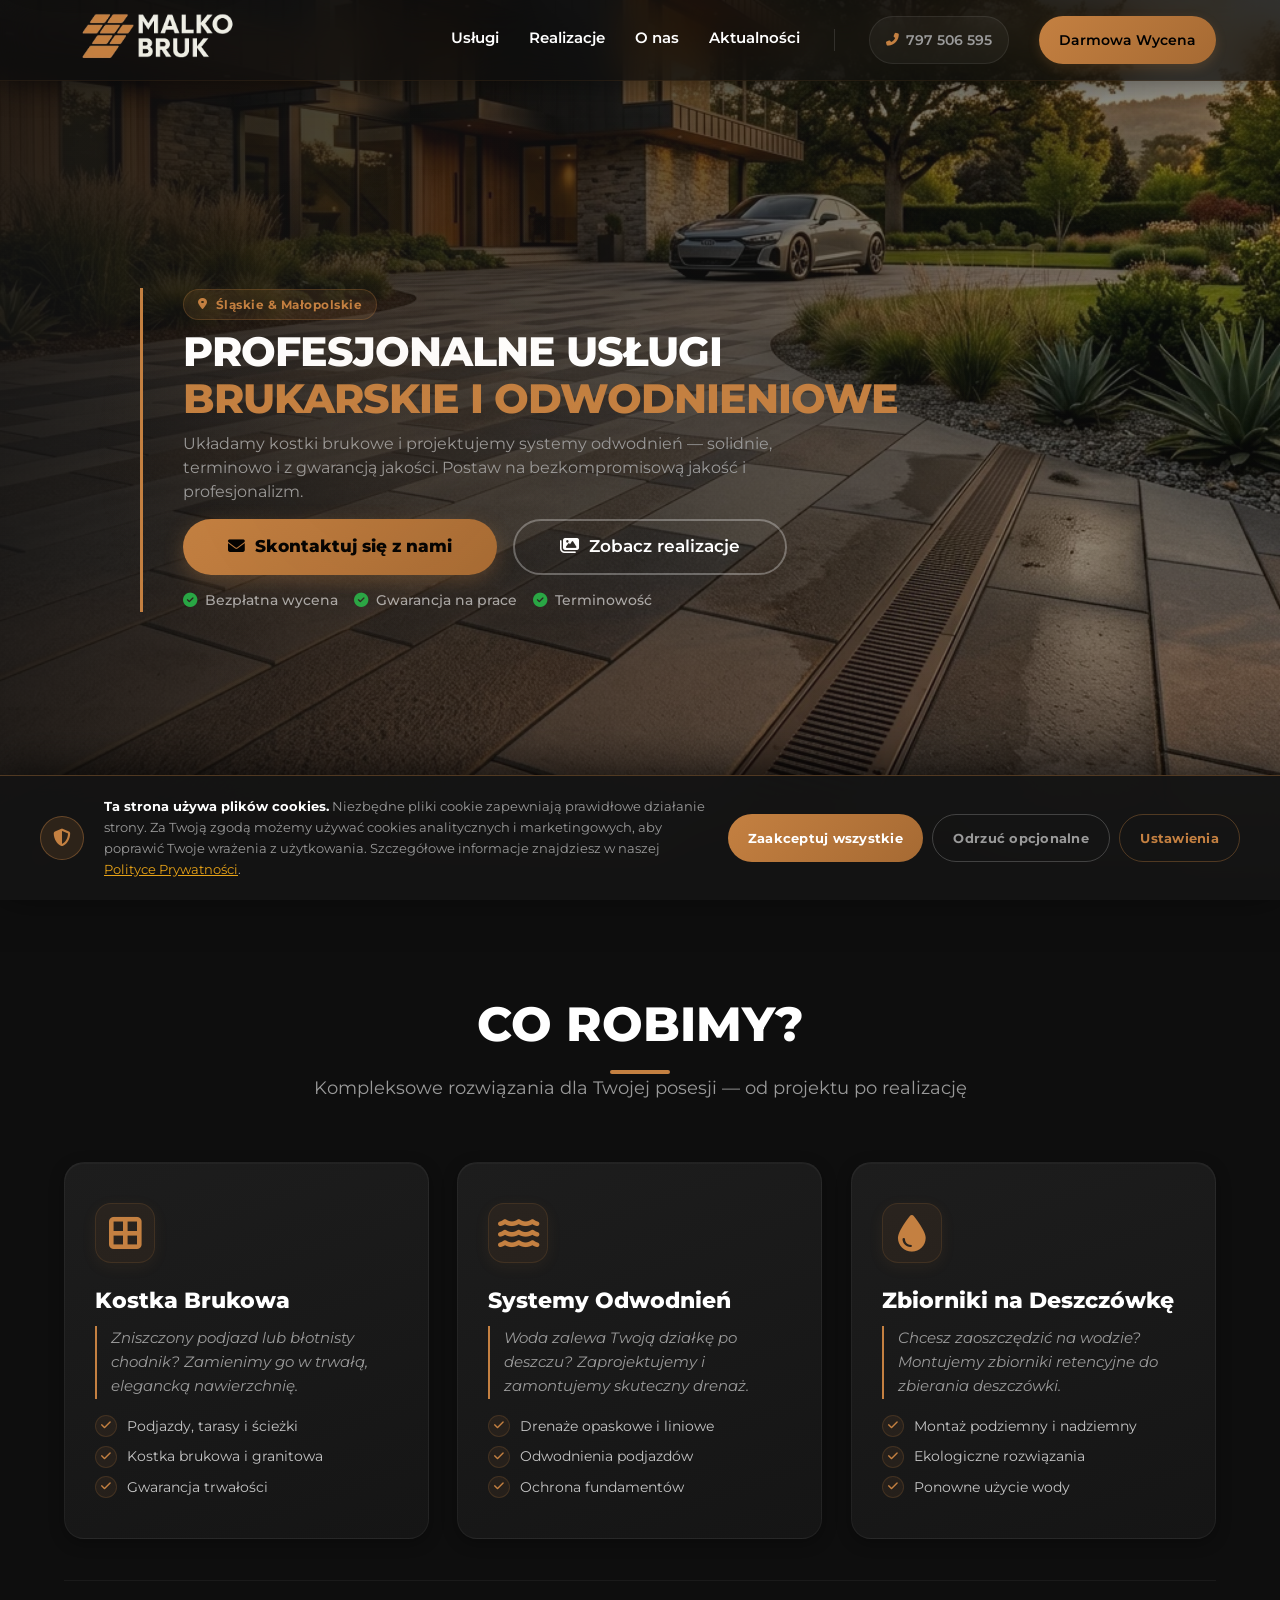
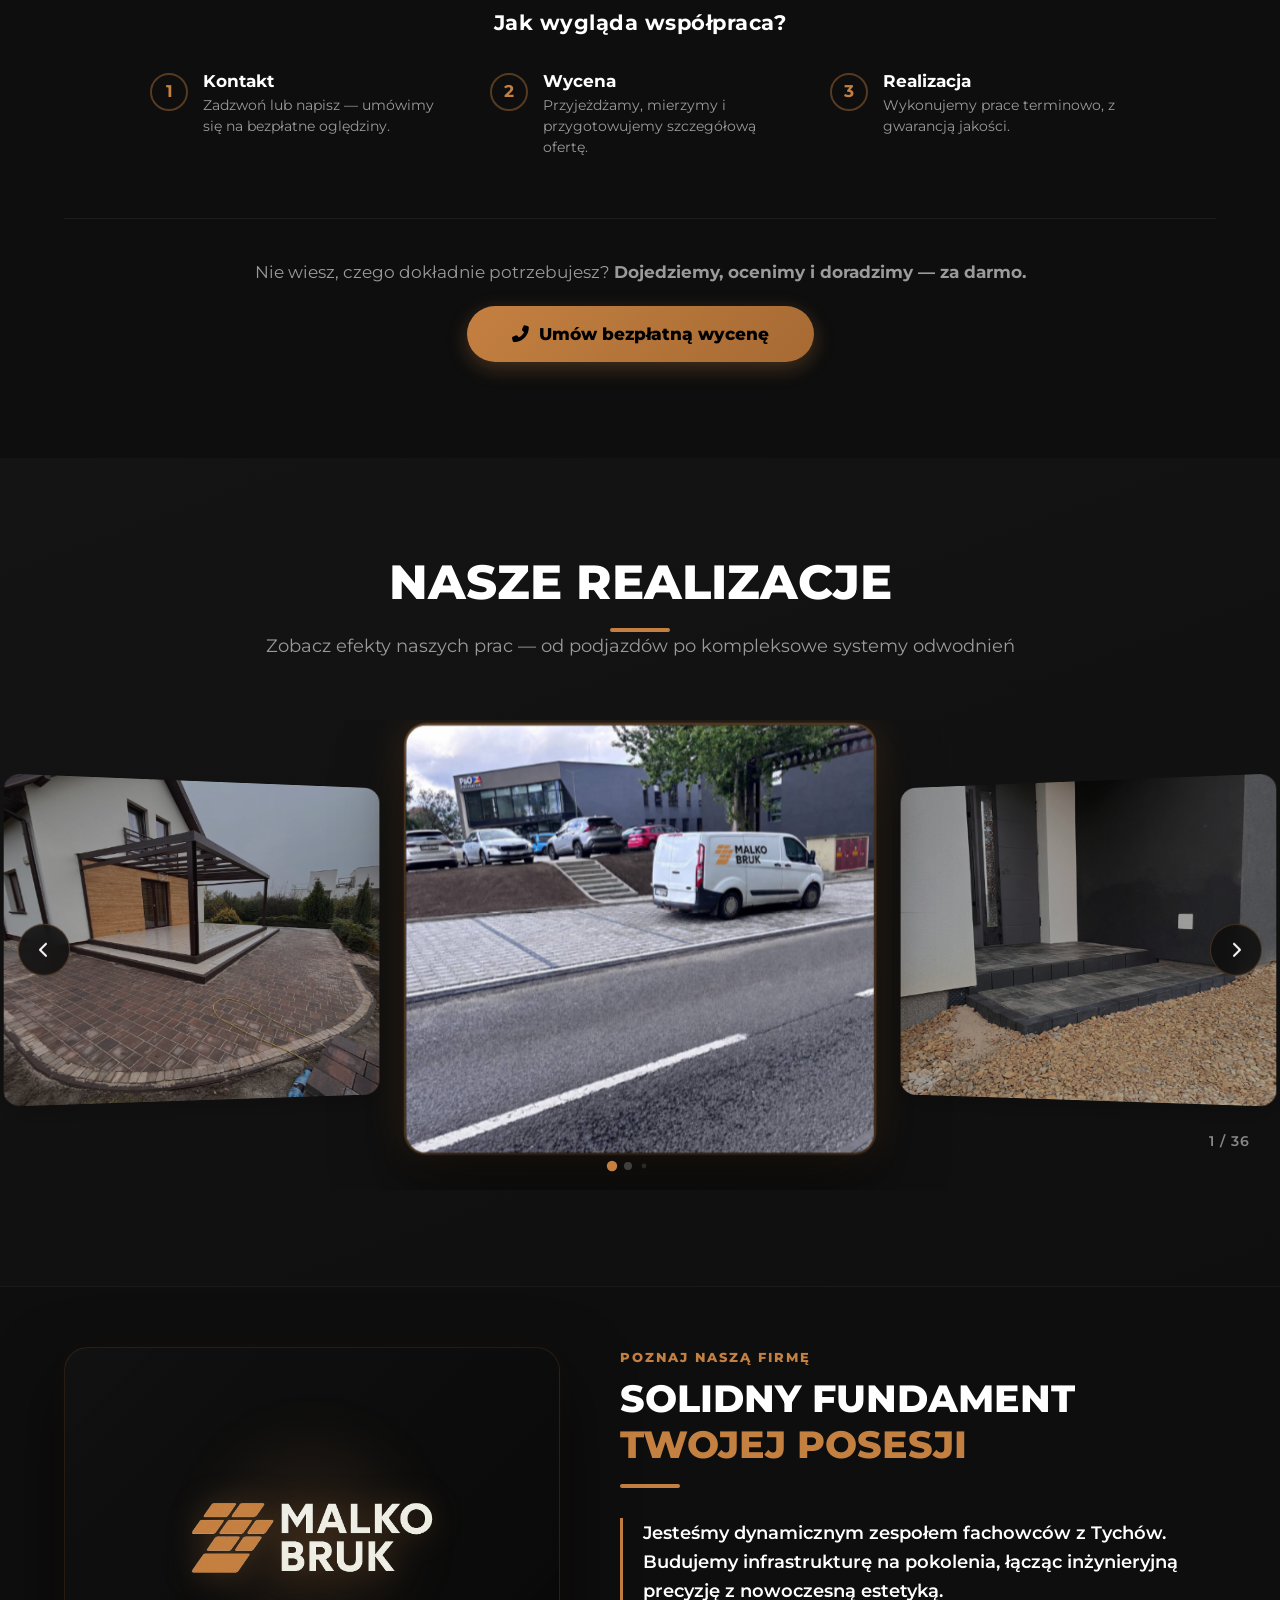
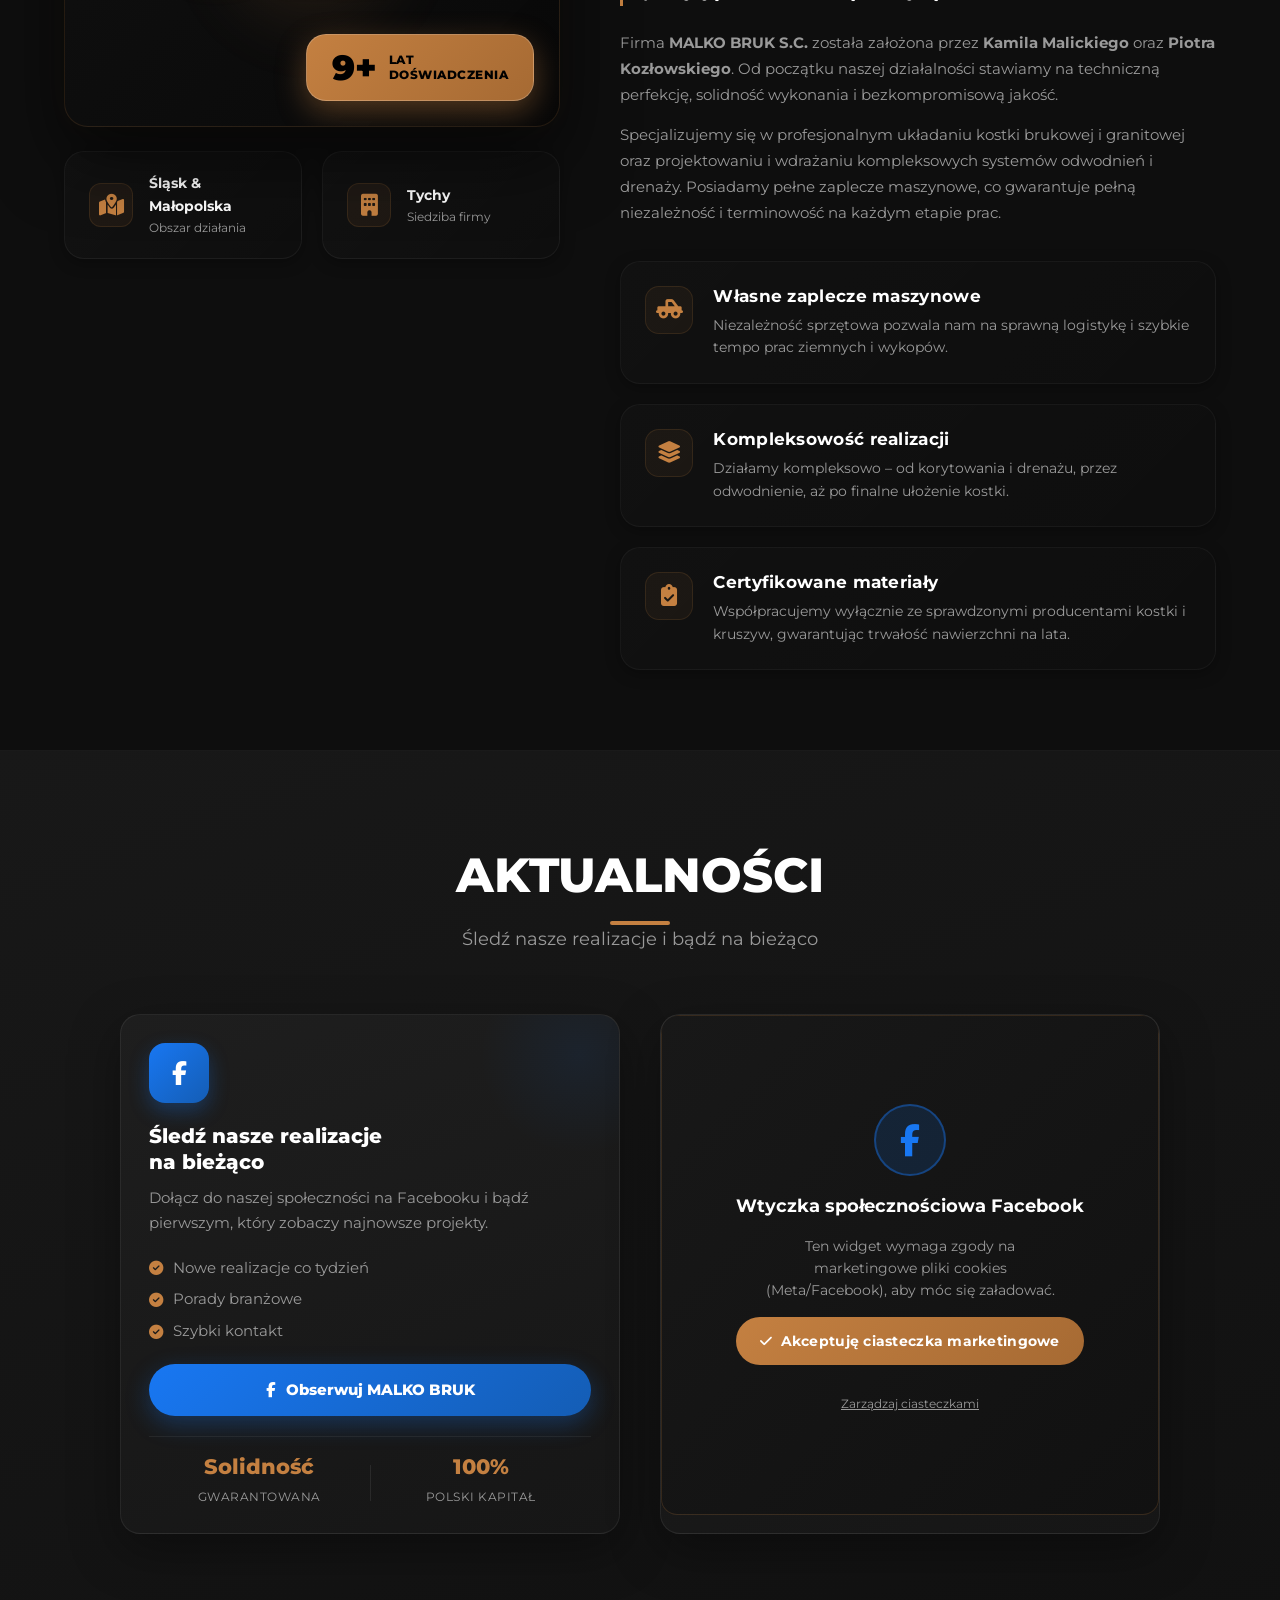
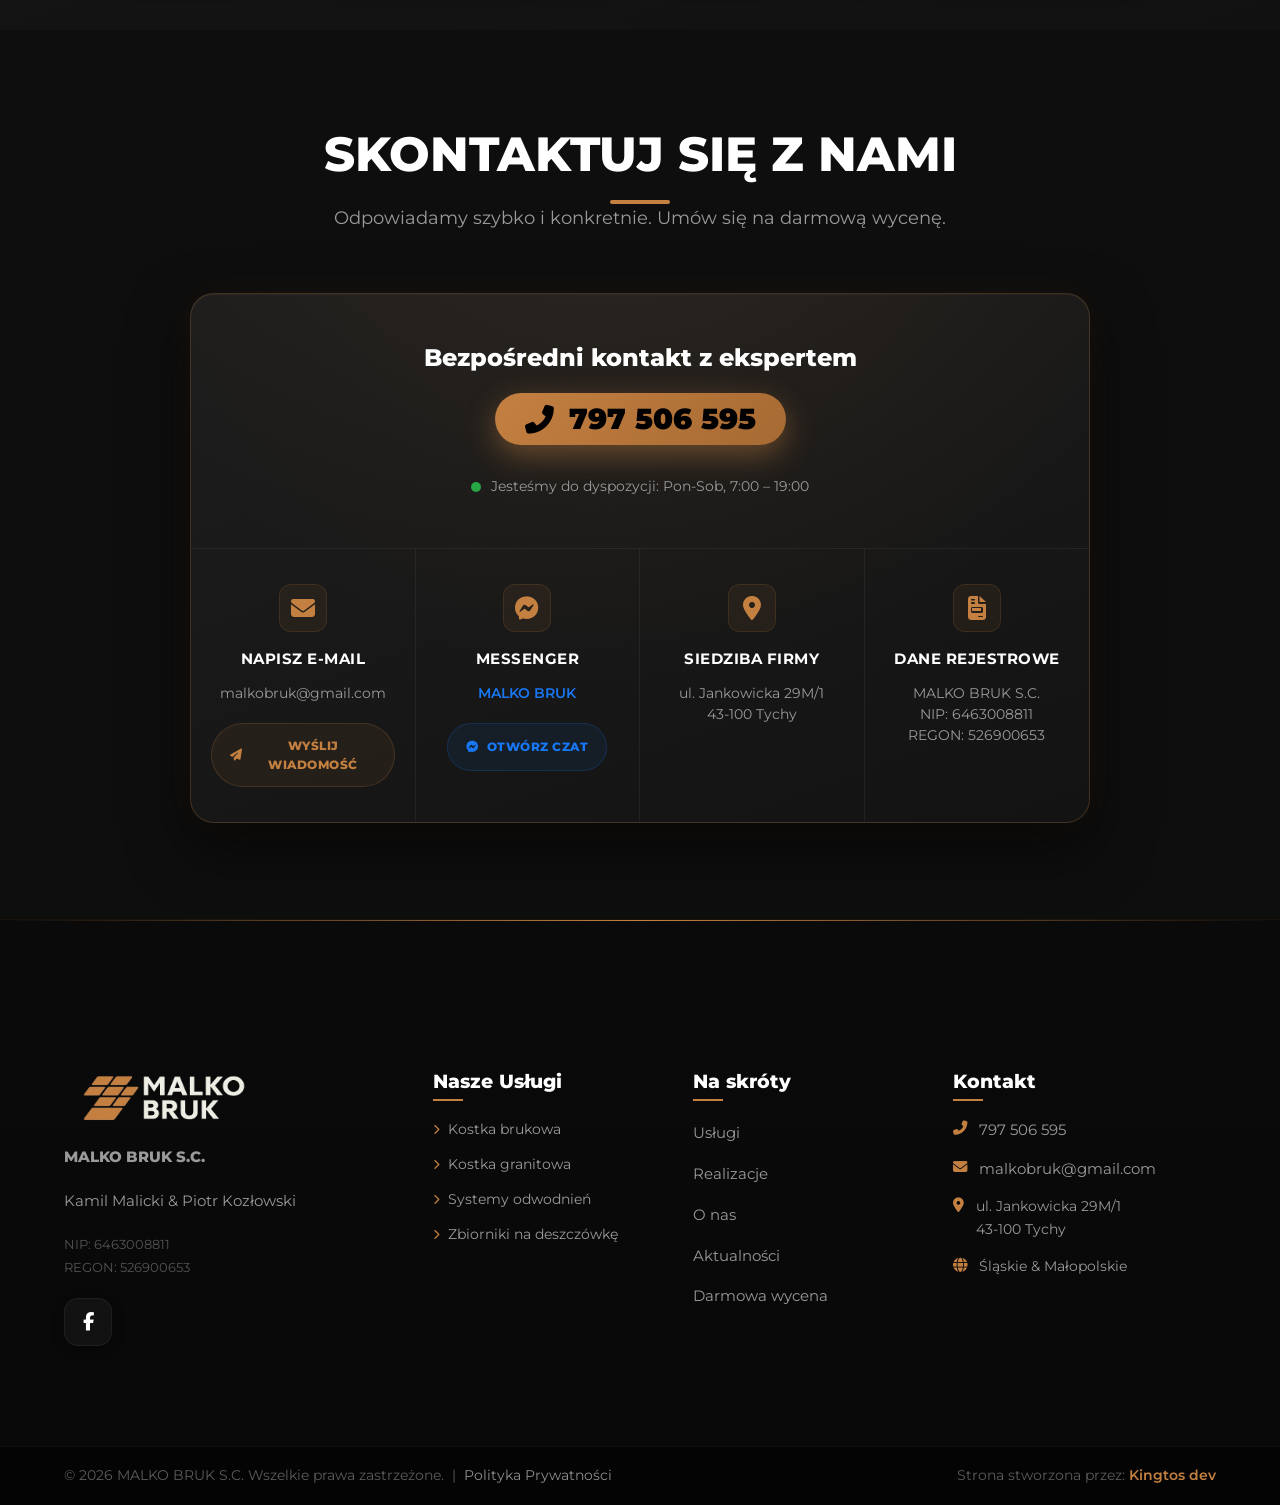
==== commit 1149ee17: "Optymalizacja scrollowania na mobile (svh i wylaczenie CSS Mask) oraz zablokowanie zoomu" ====
--- a/index.html
+++ b/index.html
@@ -3,7 +3,7 @@
 
 <head>
     <meta charset="UTF-8">
-    <meta name="viewport" content="width=device-width, initial-scale=1.0">
+    <meta name="viewport" content="width=device-width, initial-scale=1.0, maximum-scale=1.0, user-scalable=no">
     <title>MALKO BRUK | Profesjonalne Usługi Brukarskie i Odwodnieniowe</title>
     <meta name="description"
         content="Firma MALKO BRUK oferuje kompleksowe usługi brukarskie, układanie kostki, odwodnienia terenu i prace ziemne. Zaufaj profesjonalistom.">
--- a/style.css
+++ b/style.css
@@ -2040,9 +2040,9 @@
 @media (max-width: 768px) {
     .hero {
         height: 100vh !important;
-        height: 100dvh !important;
+        height: 100svh !important;
         min-height: 100vh !important;
-        min-height: 100dvh !important;
+        min-height: 100svh !important;
         padding-top: 100px !important;
         /* Proper breathing room below the sticky navbar */
         padding-bottom: 40px !important;
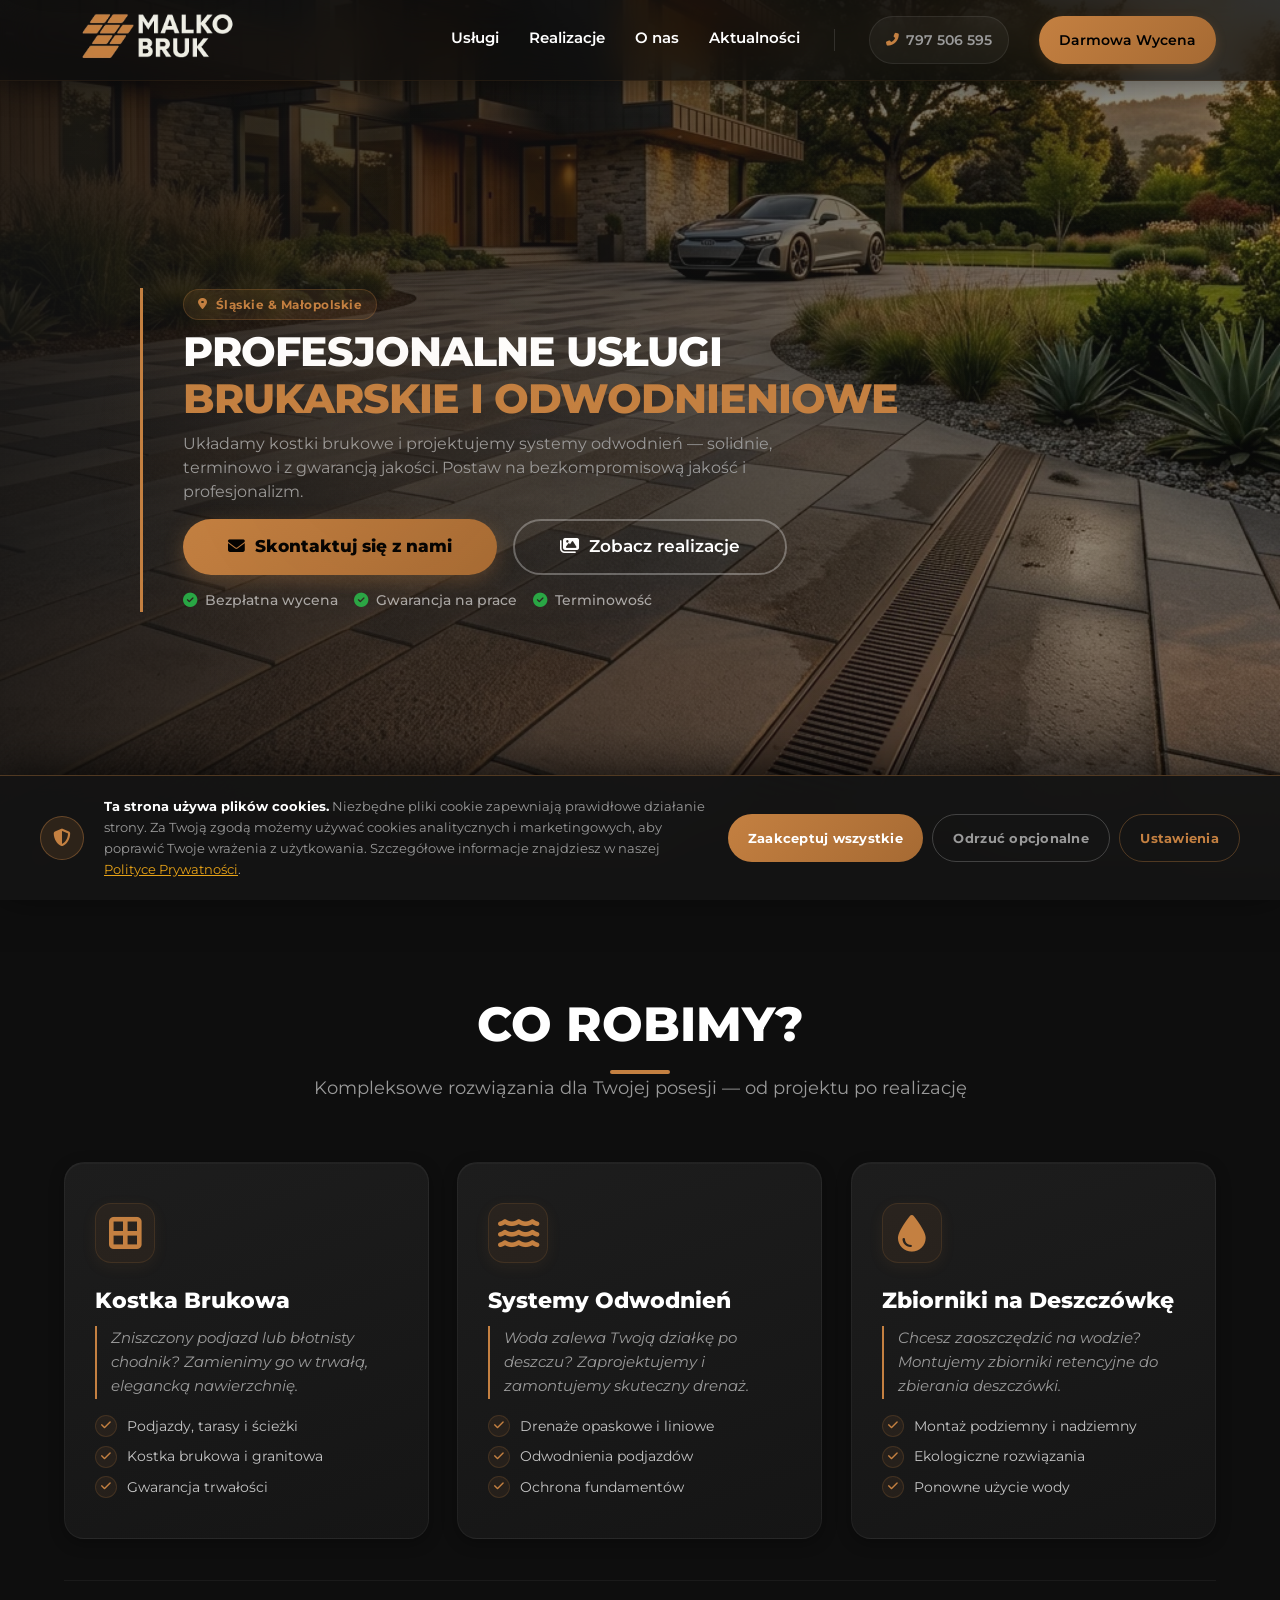
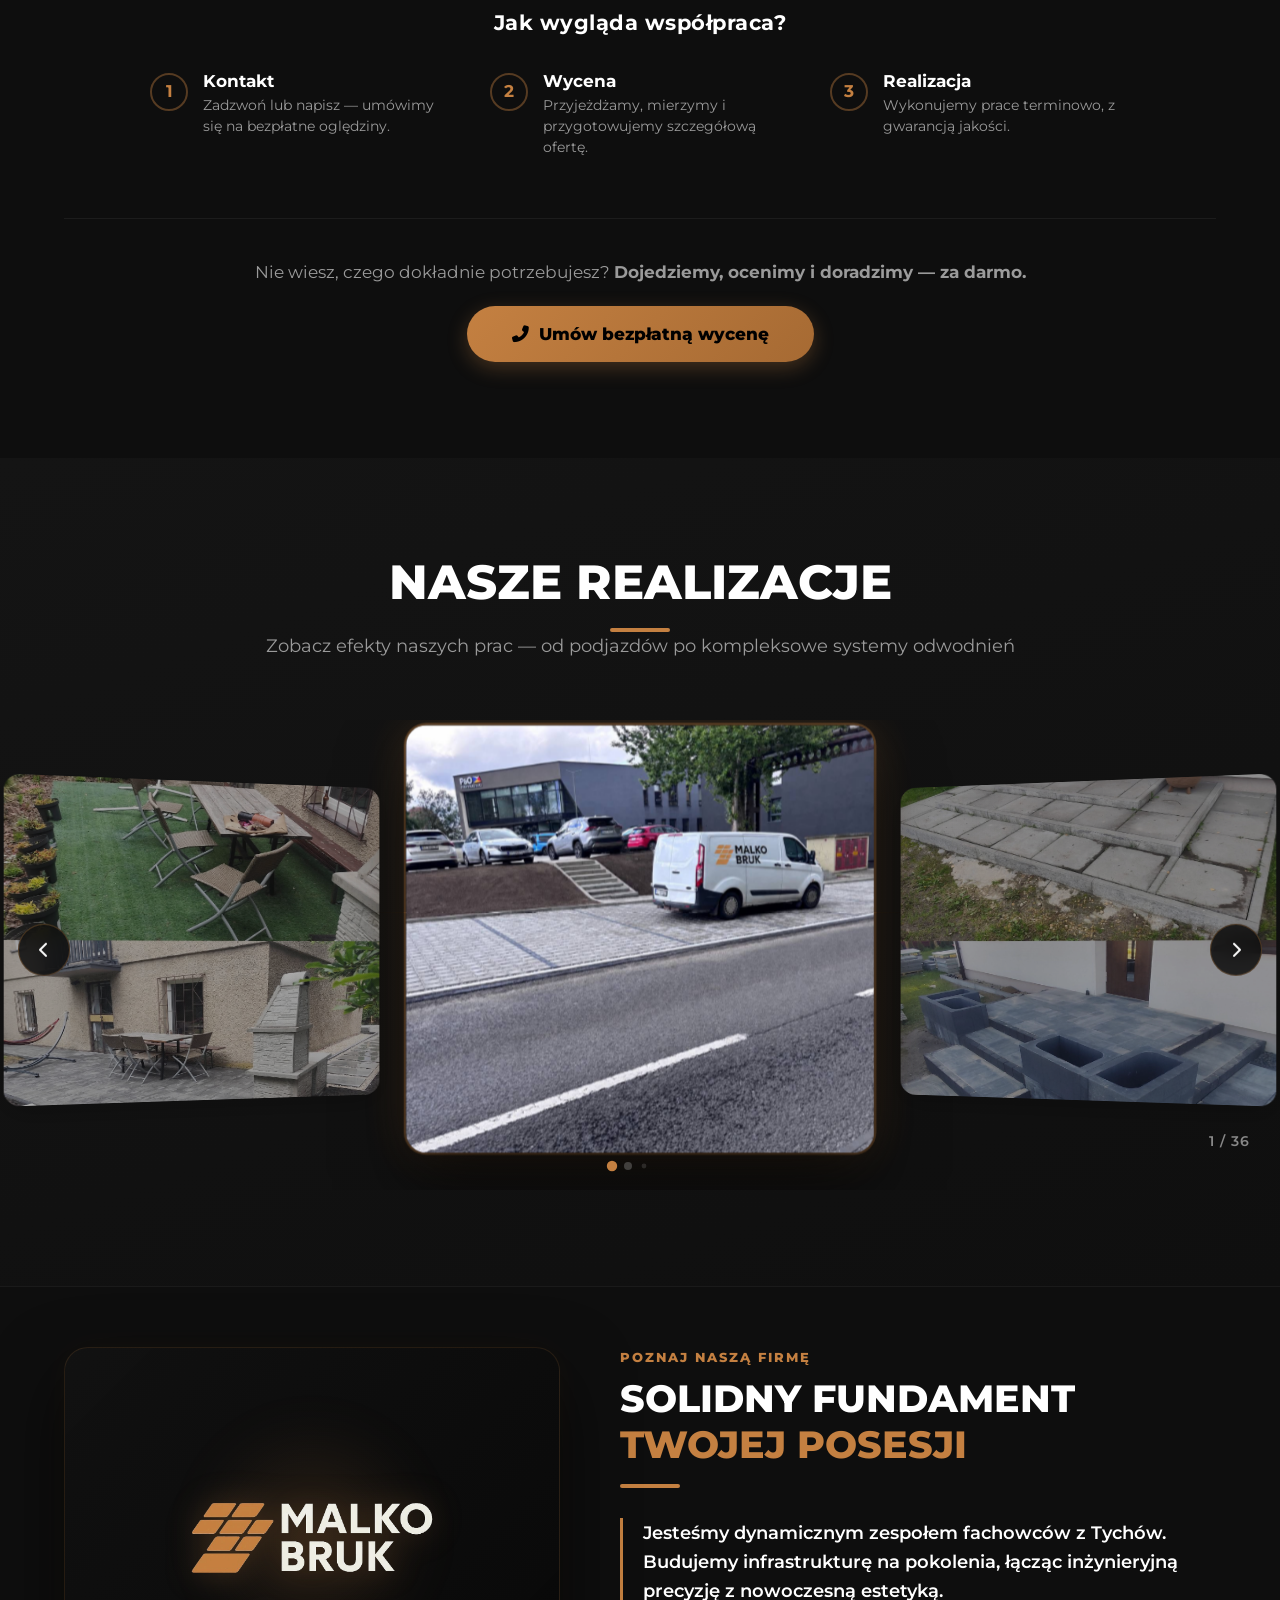
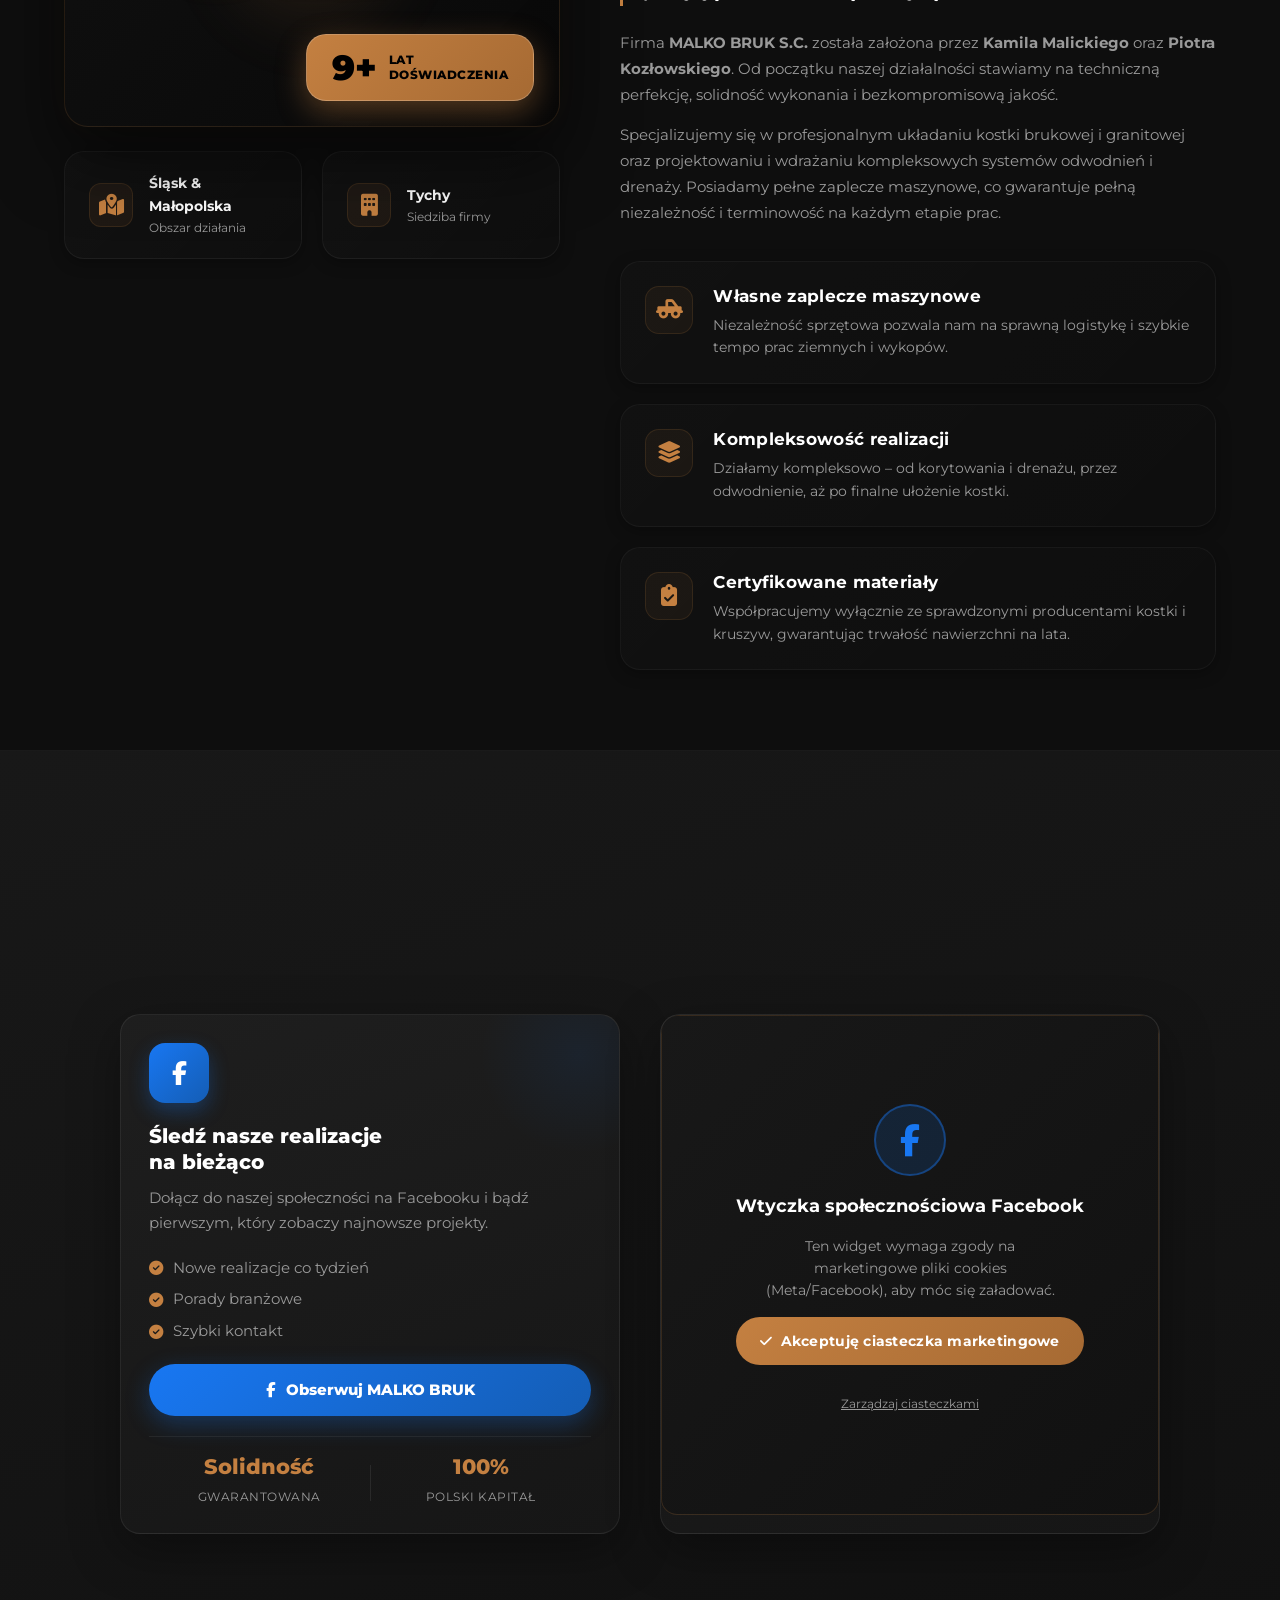
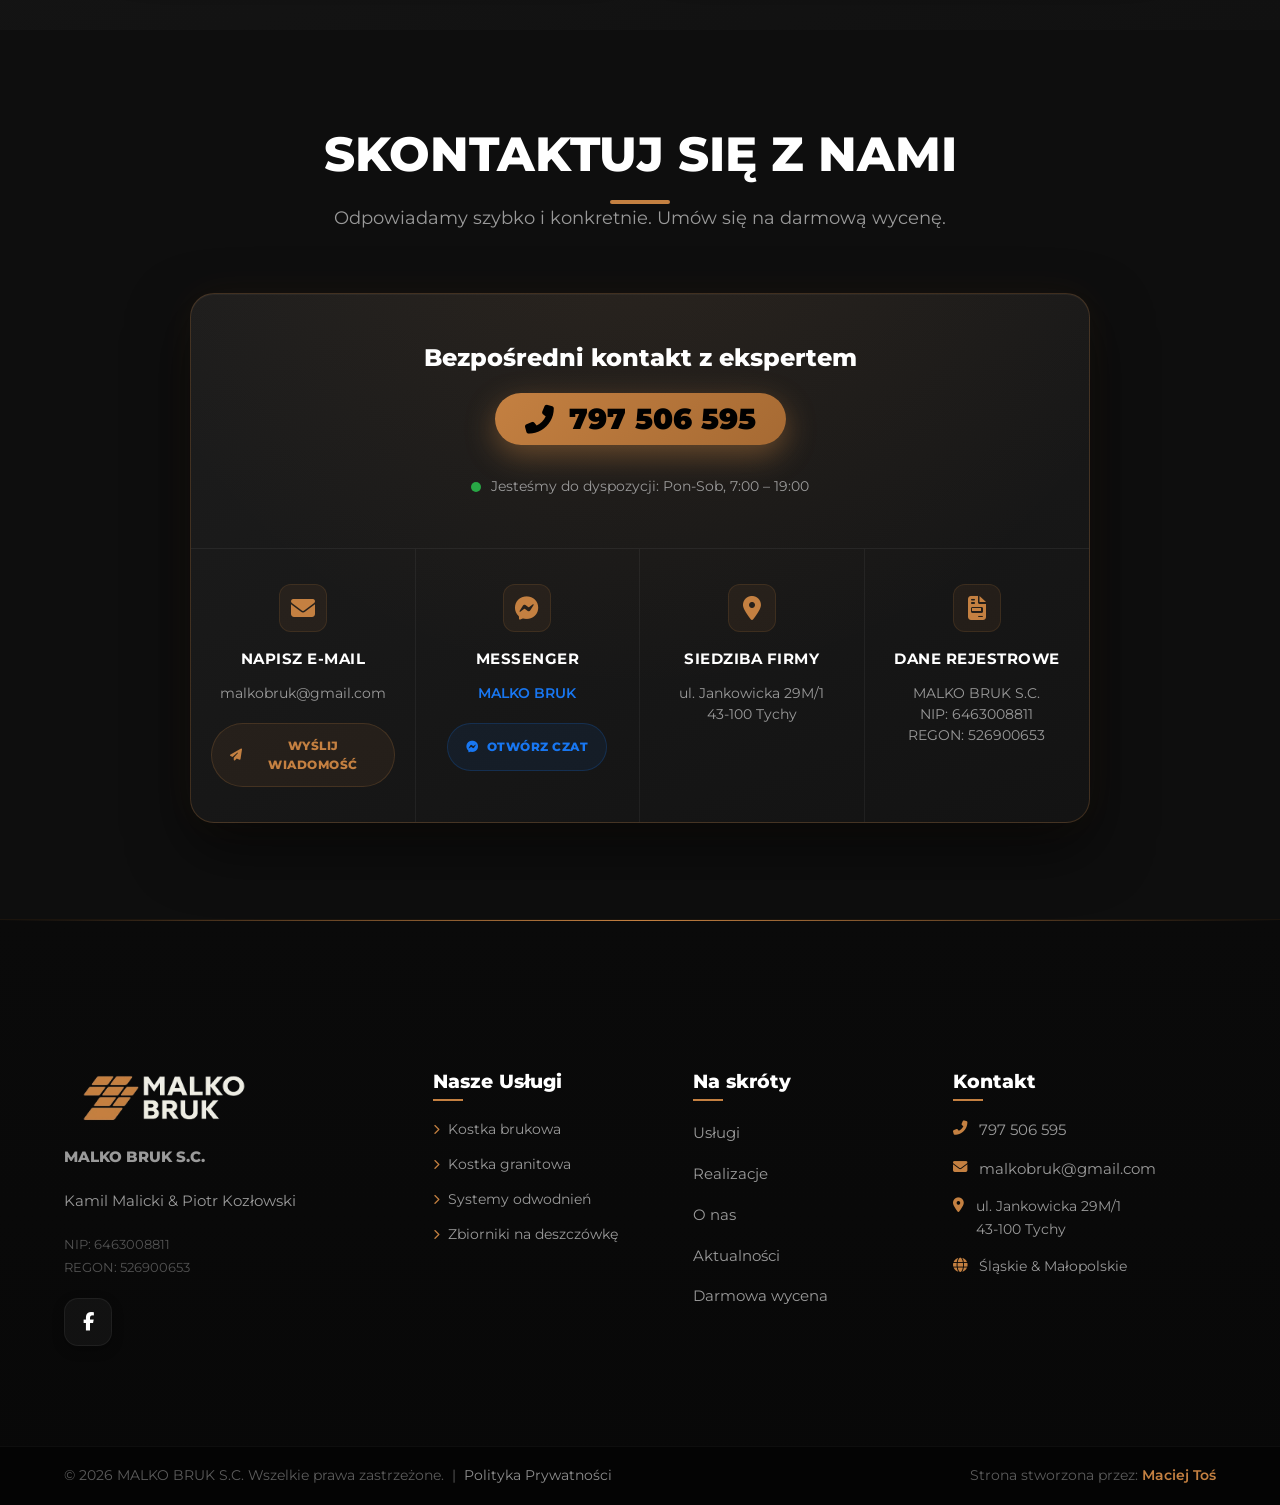
==== commit 24d22116: "Optimize carousel autoplay with IntersectionObserver and update footer credit link text" ====
--- a/index.html
+++ b/index.html
@@ -460,7 +460,7 @@
         <div class="footer-bottom">
             <div class="container footer-bottom-inner">
                 <p>&copy; 2026 MALKO BRUK S.C. Wszelkie prawa zastrzeżone. &nbsp;|&nbsp; <a href="polityka-prywatnosci.html" style="color:rgba(255,255,255,0.55); text-decoration:none; transition:color 0.2s;" onmouseover="this.style.color='#e8a317'" onmouseout="this.style.color='rgba(255,255,255,0.55)'">Polityka Prywatności</a></p>
-                <p class="credit">Strona stworzona przez: <a href="https://kingtos.pl" target="_blank" rel="noopener noreferrer">Kingtos dev</a>
+                <p class="credit">Strona stworzona przez: <a href="https://kingtos.pl" target="_blank" rel="noopener noreferrer">Maciej Toś</a>
                 </p>
             </div>
         </div>
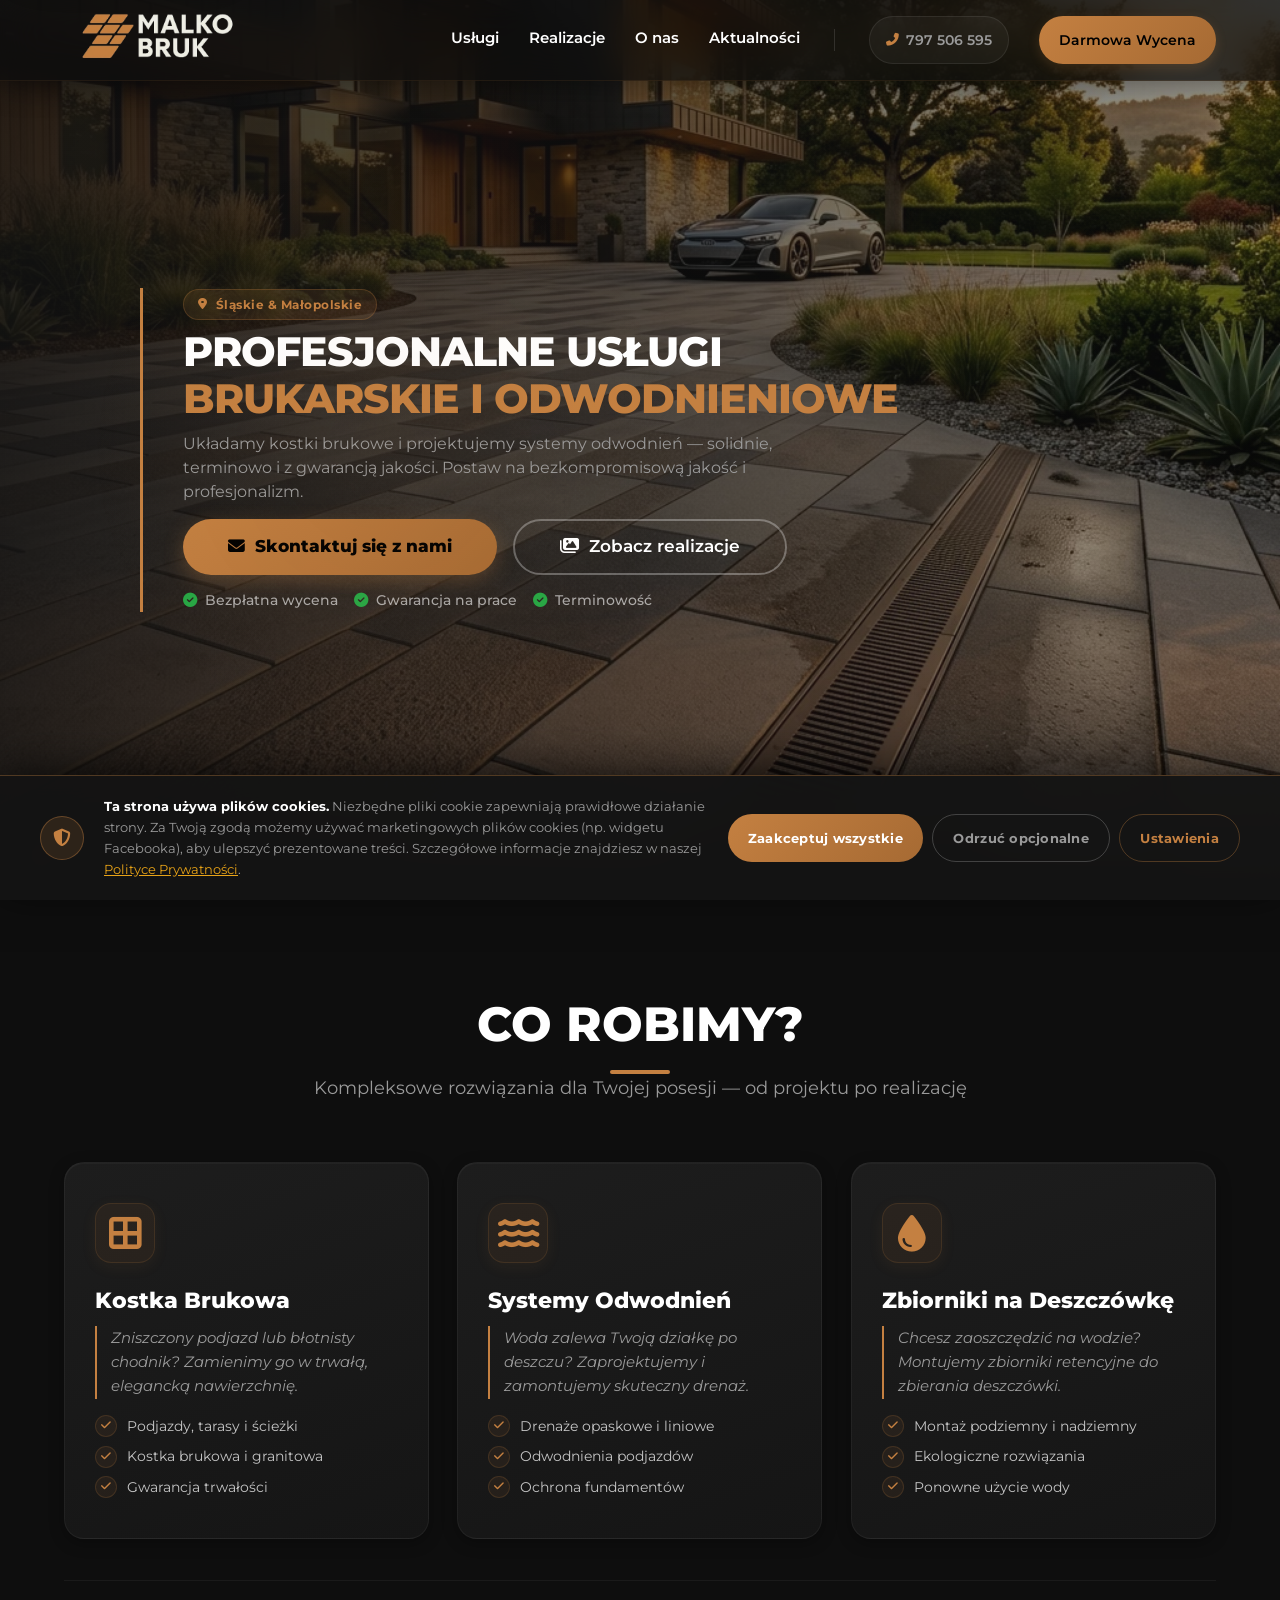
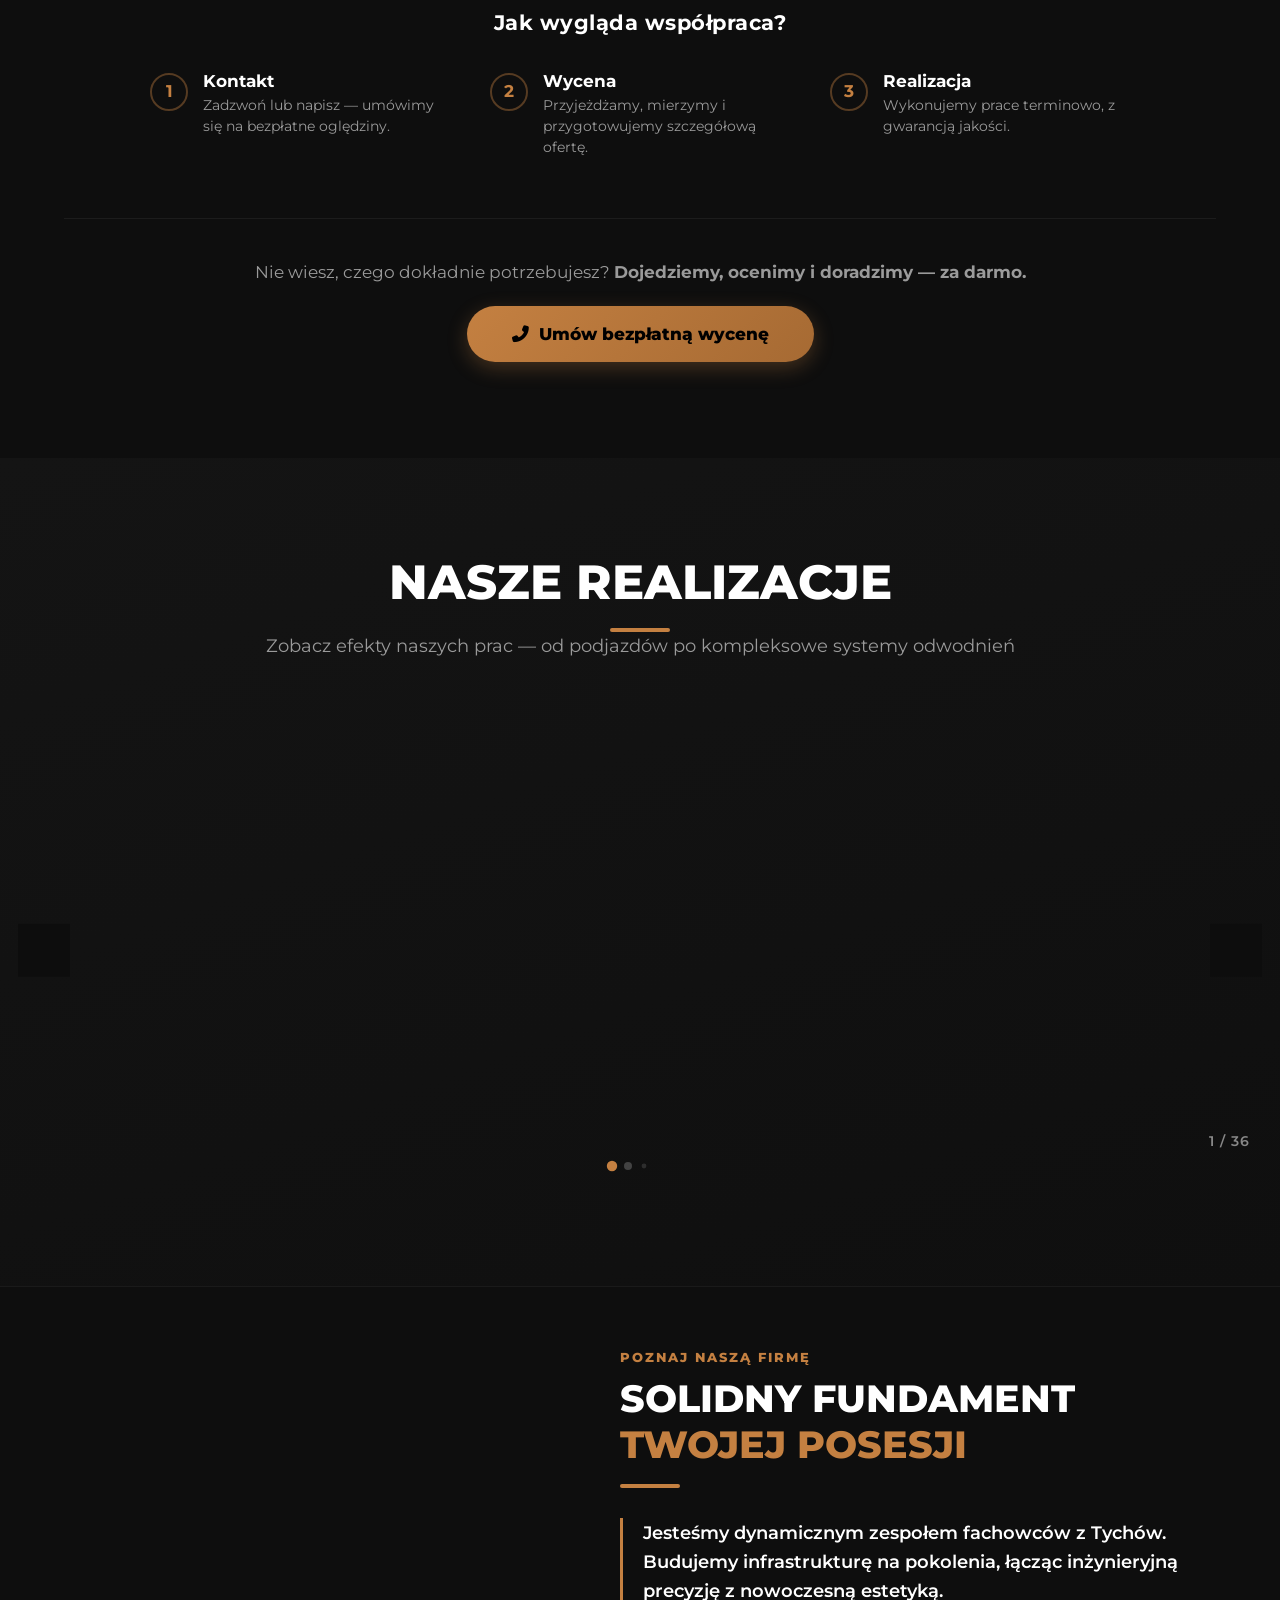
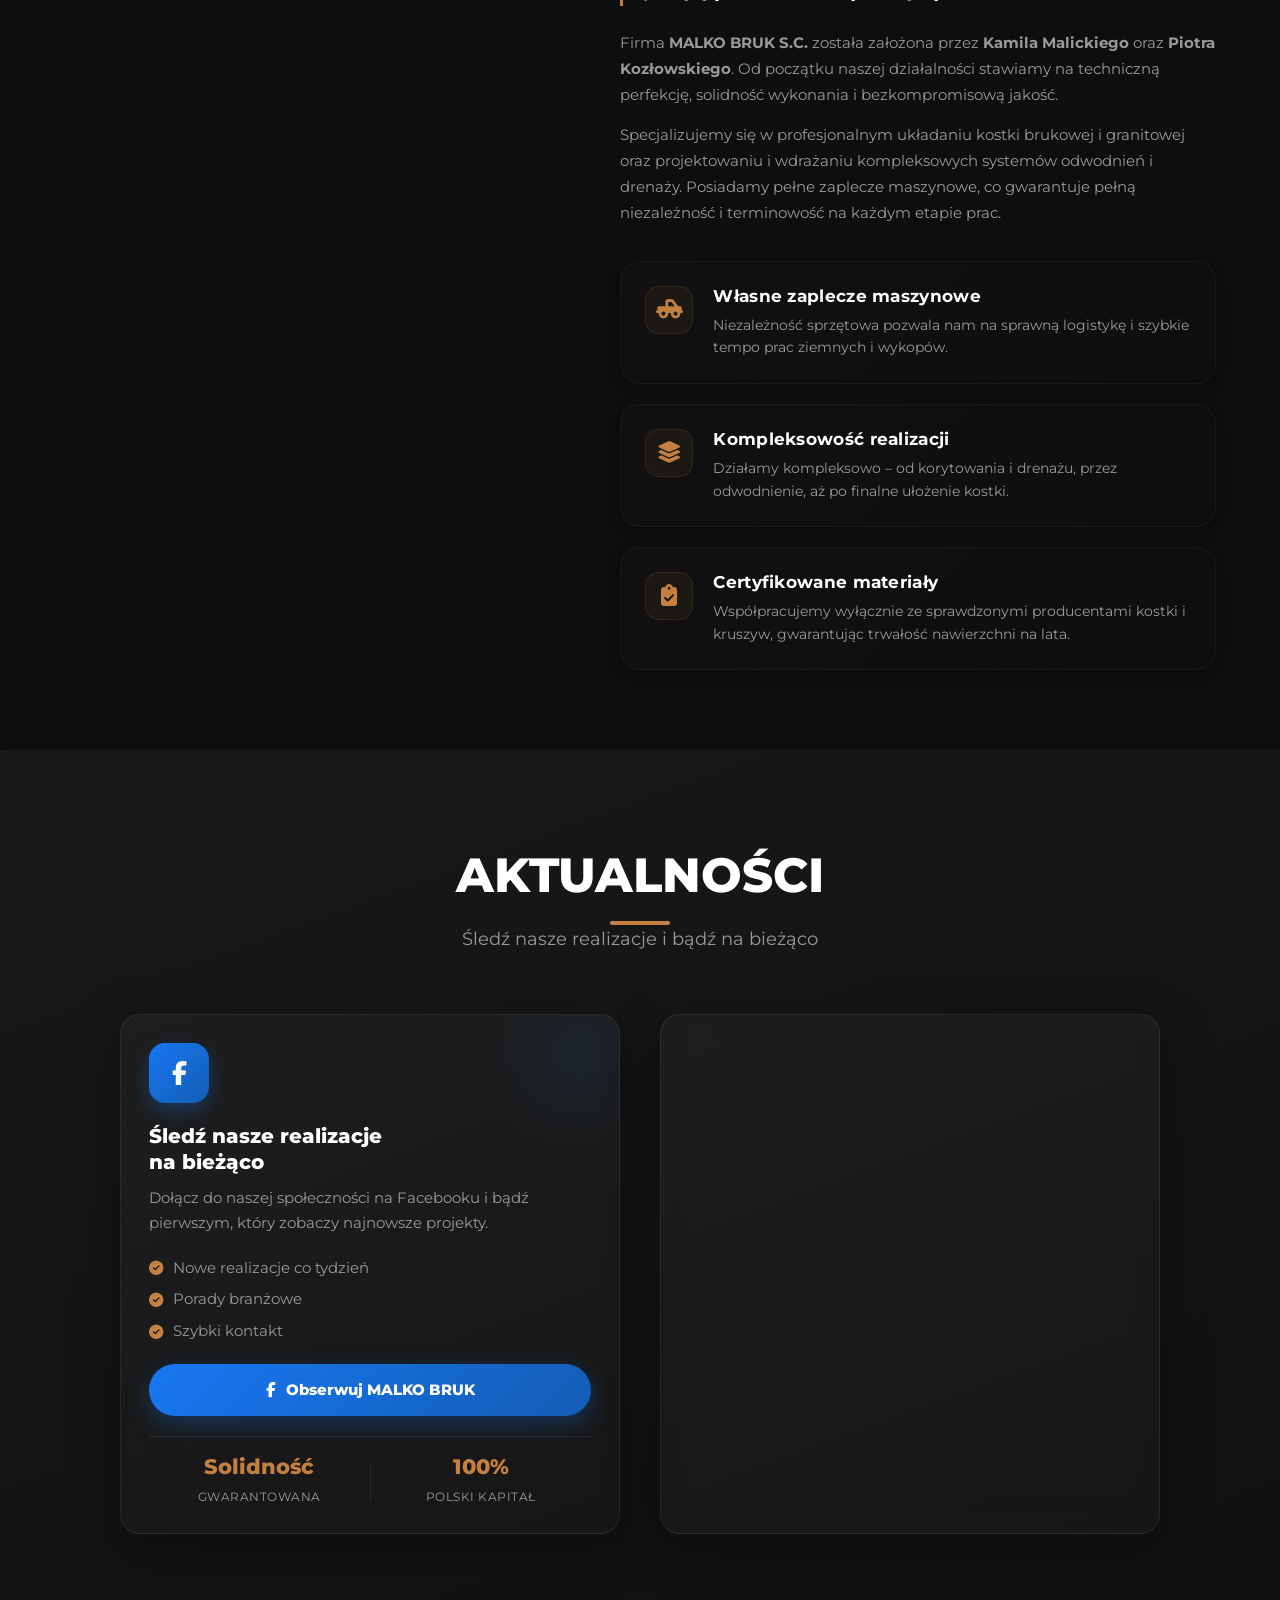
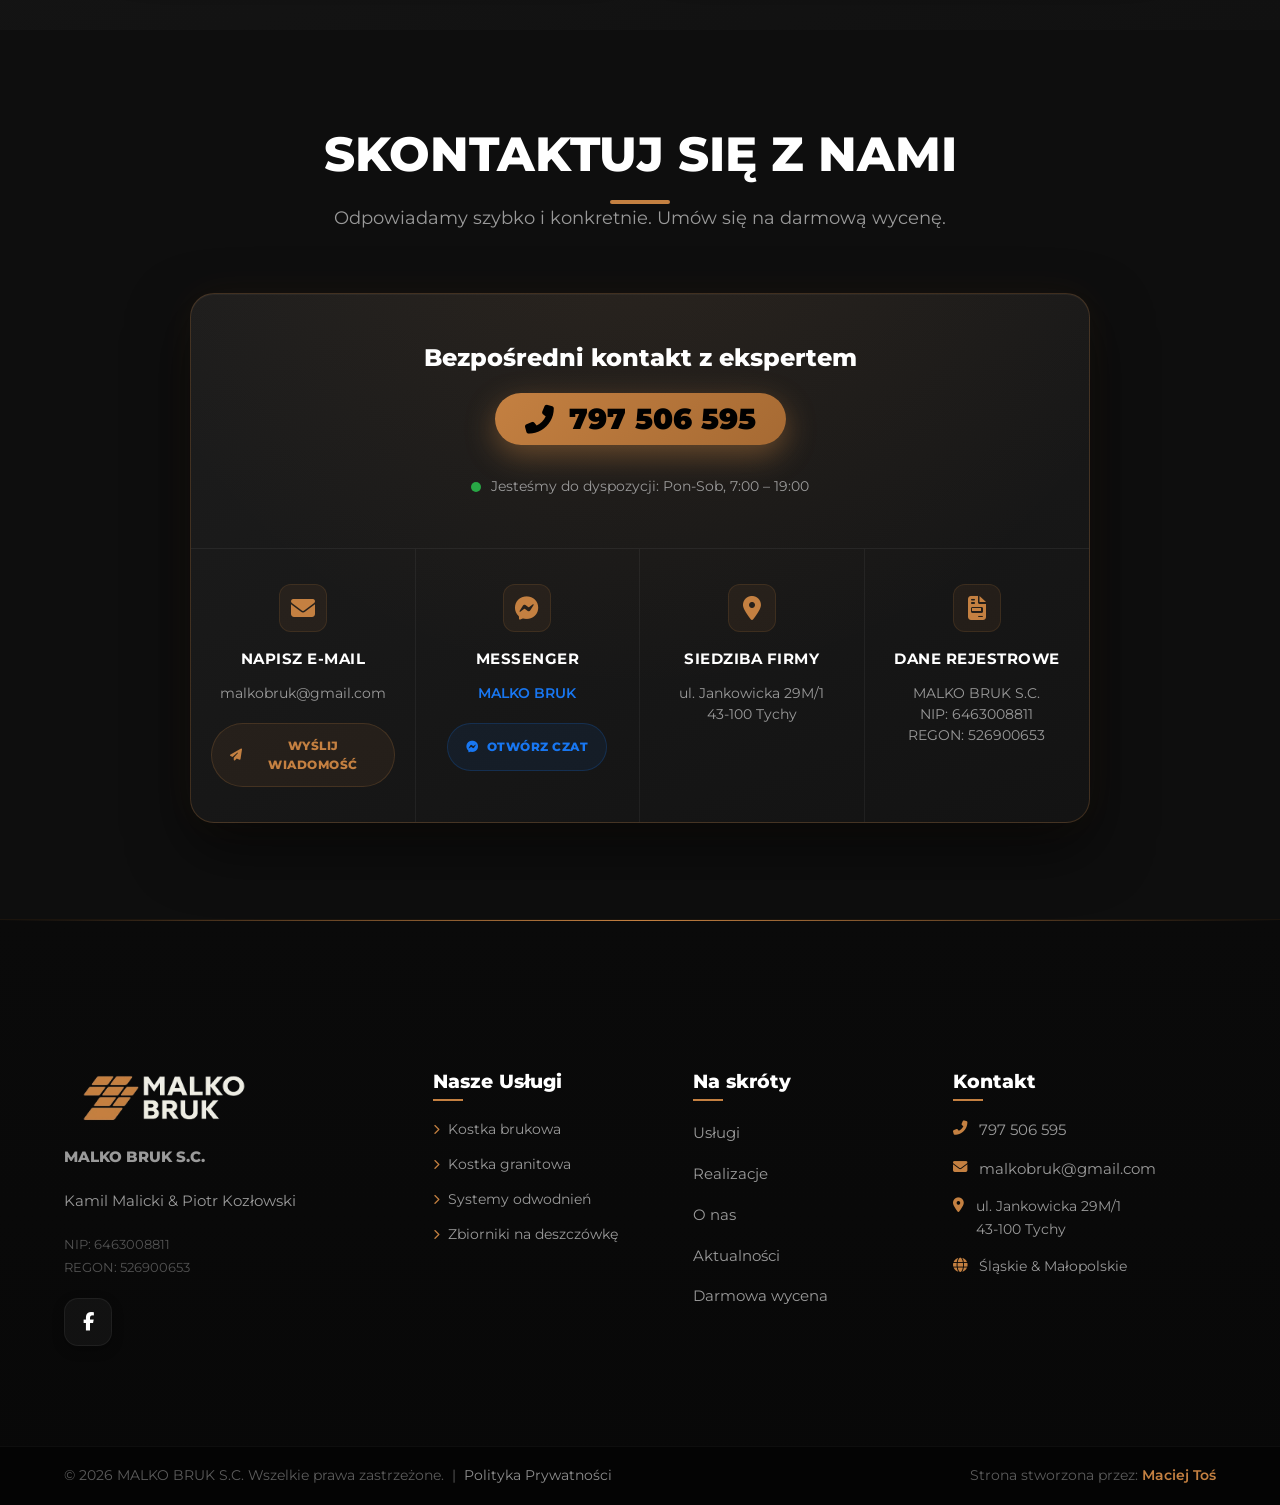
==== commit 42d35d0b: "Wdrozenie poprawek dostepnosci, RODO/Cookies na podstronie, usuniecie analityki, usuniecie nieuzywan" ====
--- a/index.html
+++ b/index.html
@@ -3,7 +3,7 @@
 
 <head>
     <meta charset="UTF-8">
-    <meta name="viewport" content="width=device-width, initial-scale=1.0, maximum-scale=1.0, user-scalable=no">
+    <meta name="viewport" content="width=device-width, initial-scale=1.0">
     <title>MALKO BRUK | Profesjonalne Usługi Brukarskie i Odwodnieniowe</title>
     <meta name="description"
         content="Firma MALKO BRUK oferuje kompleksowe usługi brukarskie, układanie kostki, odwodnienia terenu i prace ziemne. Zaufaj profesjonalistom.">
@@ -482,7 +482,7 @@
         <div class="cookie-banner-content">
             <div class="cookie-banner-icon"><i class="fas fa-shield-alt" aria-hidden="true"></i></div>
             <div class="cookie-banner-text">
-                <p><strong>Ta strona używa plików cookies.</strong> Niezbędne pliki cookie zapewniają prawidłowe działanie strony. Za Twoją zgodą możemy używać cookies analitycznych i marketingowych, aby poprawić Twoje wrażenia z użytkowania. Szczegółowe informacje znajdziesz w naszej <a href="polityka-prywatnosci.html" style="color:#e8a317; text-decoration:underline;">Polityce Prywatności</a>.</p>
+                <p><strong>Ta strona używa plików cookies.</strong> Niezbędne pliki cookie zapewniają prawidłowe działanie strony. Za Twoją zgodą możemy używać marketingowych plików cookies (np. widgetu Facebooka), aby ulepszyć prezentowane treści. Szczegółowe informacje znajdziesz w naszej <a href="polityka-prywatnosci.html" style="color:#e8a317; text-decoration:underline;">Polityce Prywatności</a>.</p>
             </div>
             <div class="cookie-banner-actions">
                 <button class="cookie-btn cookie-btn-accept" id="cookieAcceptAll">Zaakceptuj wszystkie</button>
@@ -523,20 +523,6 @@
                     </div>
                 </div>
 
-                <!-- Analityczne -->
-                <div class="cookie-category">
-                    <div class="cookie-category-header">
-                        <div class="cookie-category-info">
-                            <h3>Analityczne</h3>
-                            <p>Pomagają nam zrozumieć, jak odwiedzający korzystają z naszej strony (np. Google Analytics).</p>
-                        </div>
-                        <label class="cookie-switch" role="switch" aria-label="Ciasteczka analityczne">
-                            <input type="checkbox" id="consentAnalytical" class="cookie-switch-input">
-                            <div class="cookie-switch-knob"></div>
-                        </label>
-                    </div>
-                </div>
-
                 <!-- Marketingowe -->
                 <div class="cookie-category">
                     <div class="cookie-category-header">
